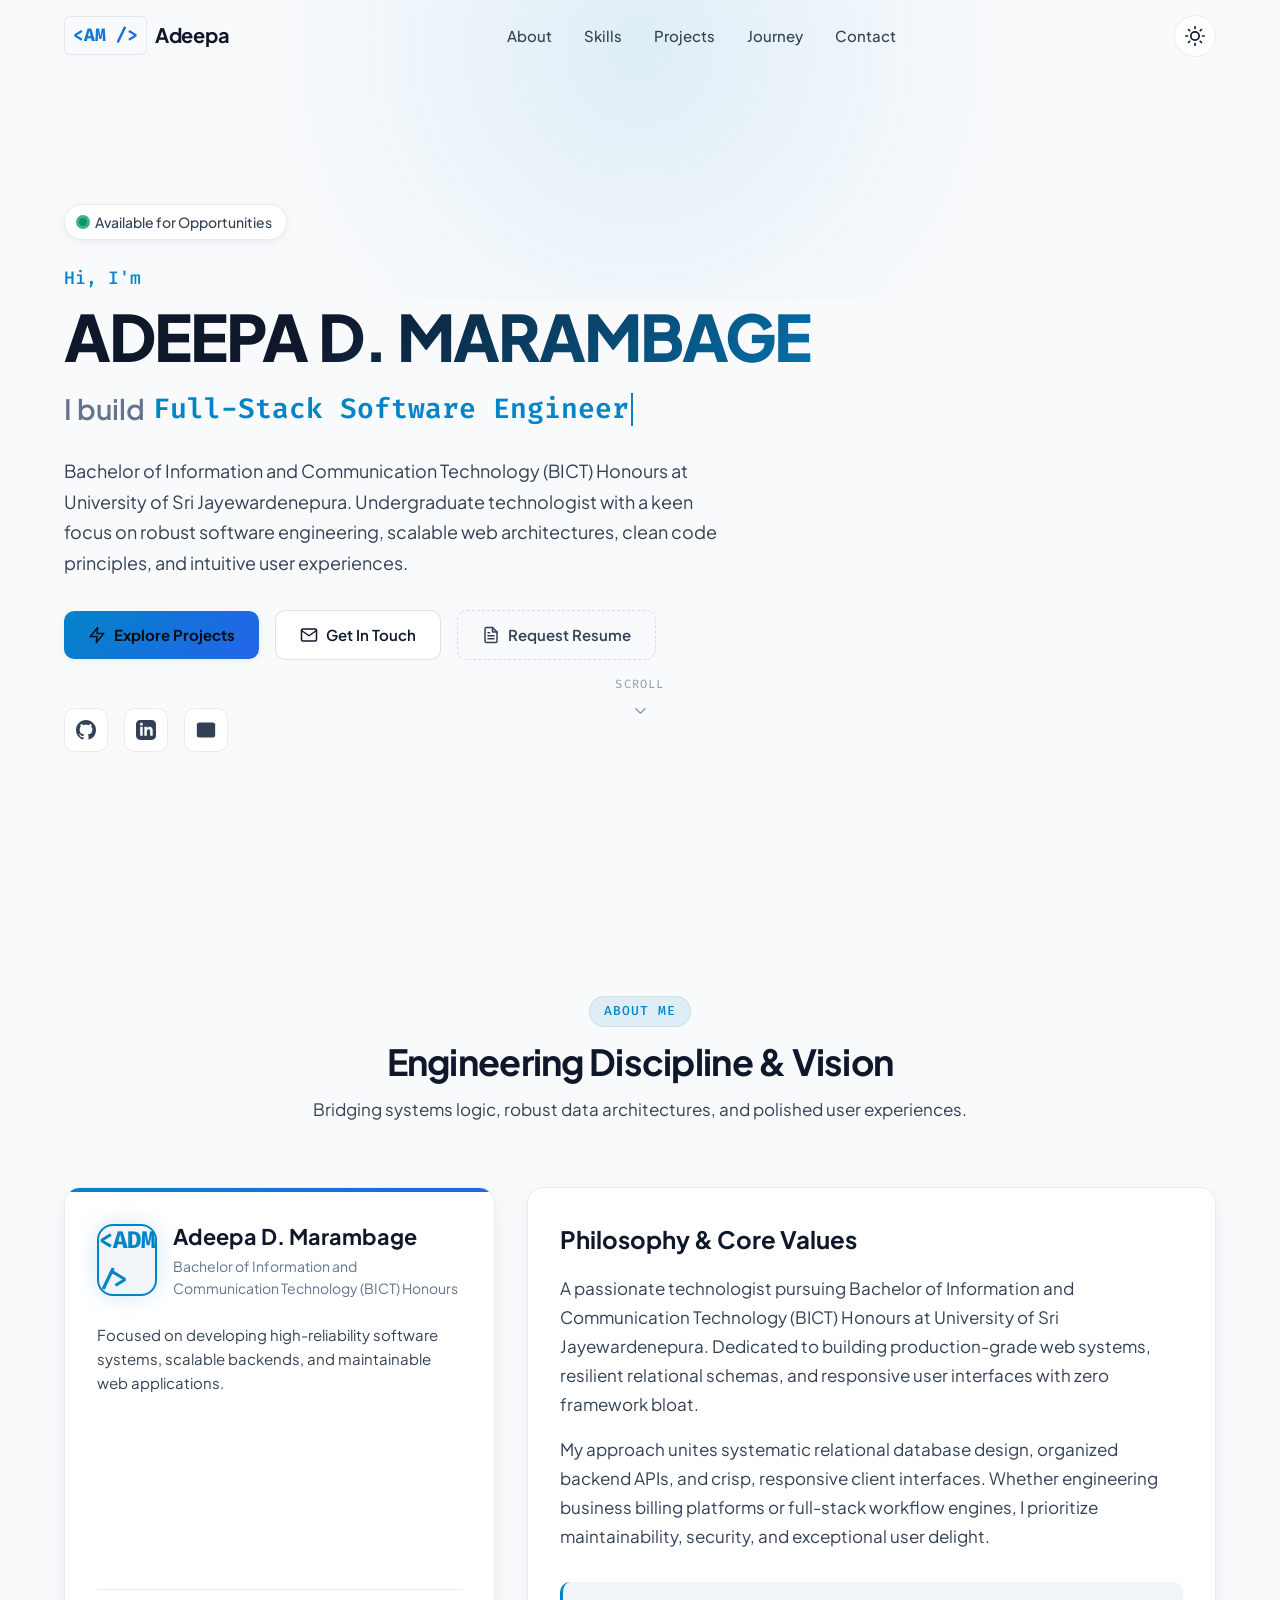
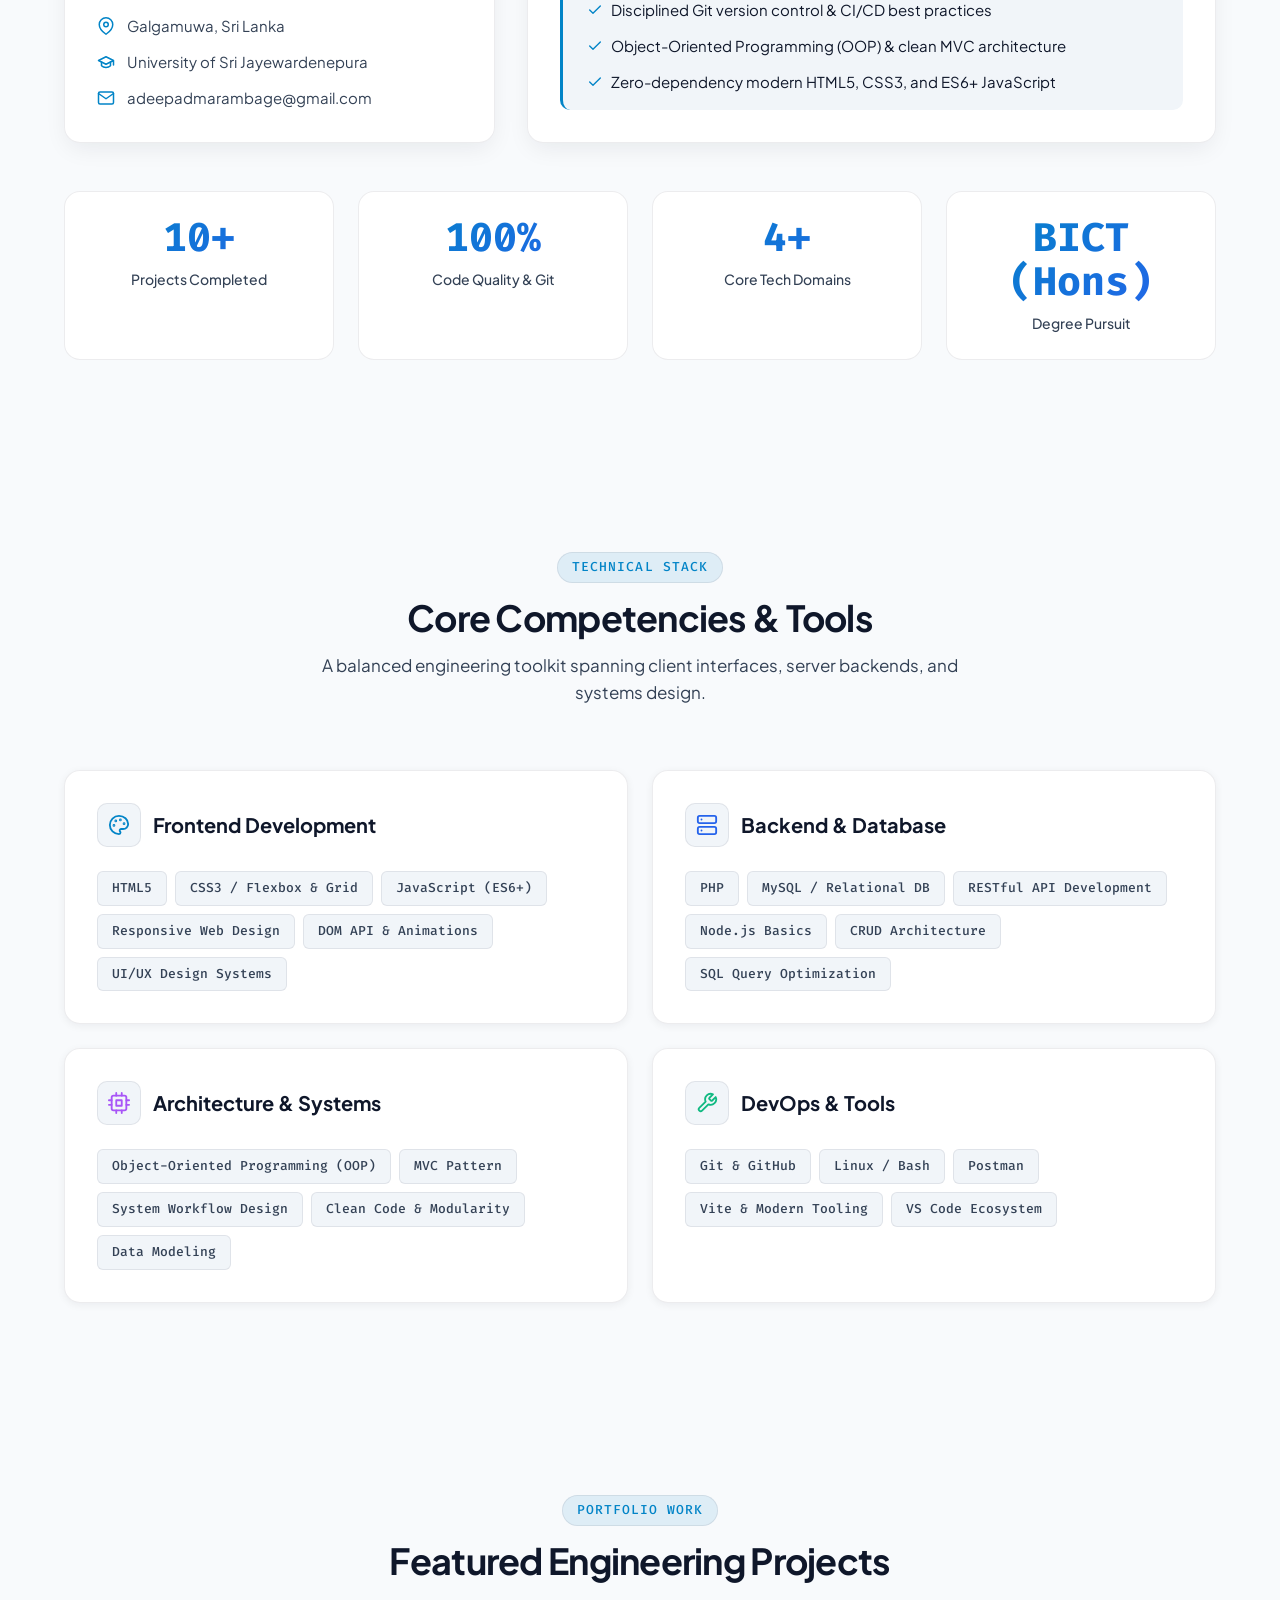
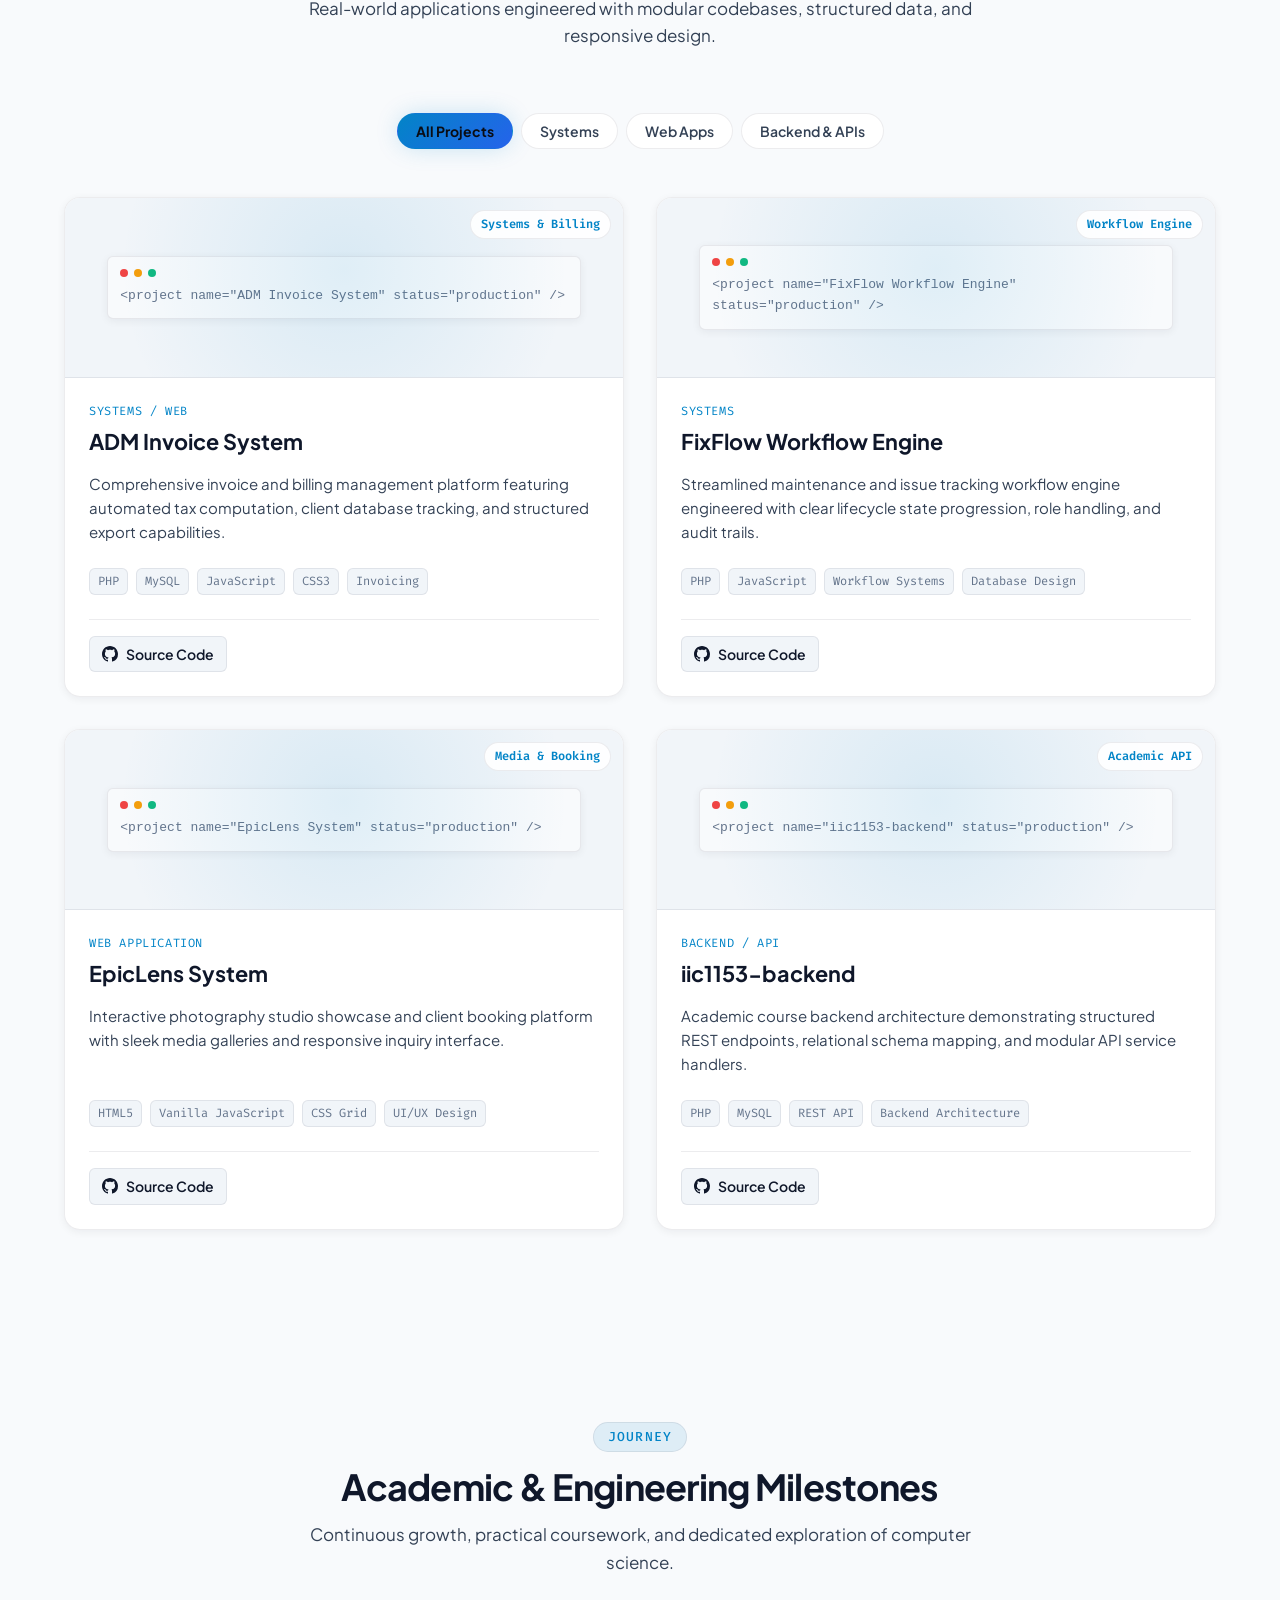
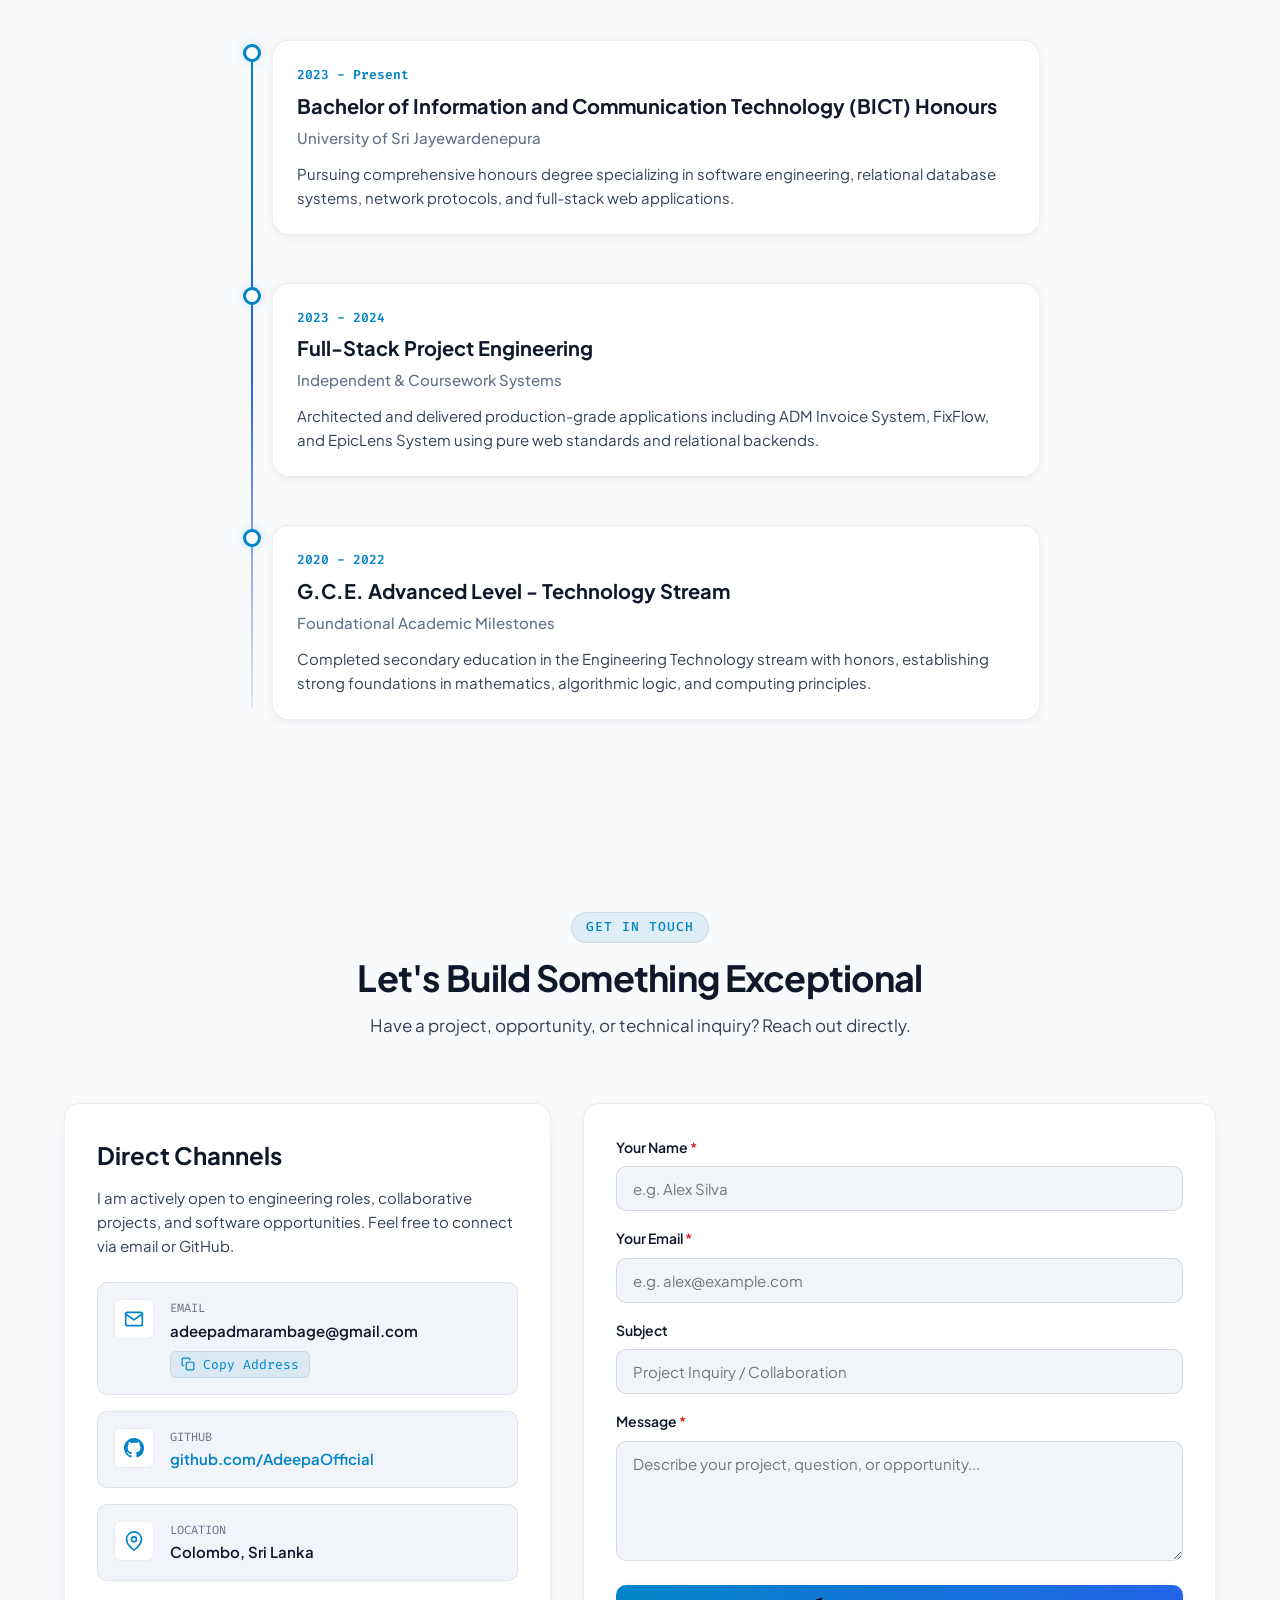
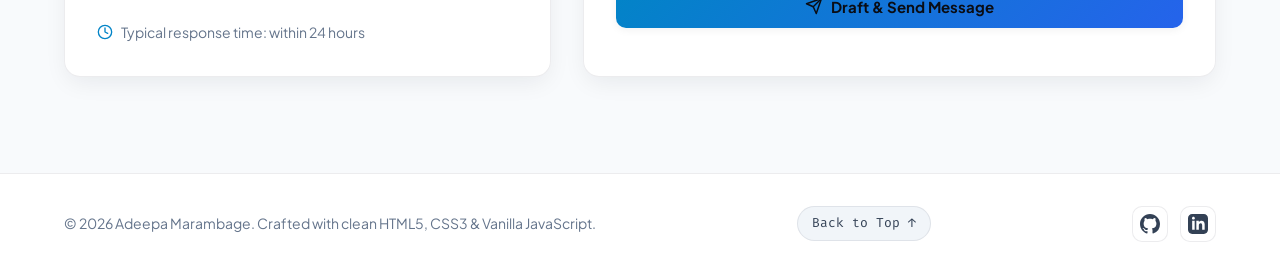
==== index.html @ c428fb3c "feat: implement developer portfolio with JSON data store and private admin editor Co-authored-by: Op" ====
<!DOCTYPE html>
<html lang="en">
<head>
  <meta charset="UTF-8">
  <meta name="viewport" content="width=device-width, initial-scale=1.0">
  <title>Adeepa Marambage | Full-Stack Software Engineer & BICT Honours</title>
  <meta name="description" content="Personal portfolio of Adeepa Marambage - Full-Stack Software Engineer and BICT (Hons) Undergraduate at University of Sri Jayewardenepura. Systems, Web, Database & API Architect.">
  <meta name="keywords" content="Adeepa Marambage, Software Engineer, Full-Stack Developer, BICT, University of Sri Jayewardenepura, PHP, MySQL, JavaScript, Systems Architect, Portfolio">
  <meta name="author" content="Adeepa Marambage">
  
  <!-- Open Graph / Social Meta -->
  <meta property="og:type" content="website">
  <meta property="og:title" content="Adeepa Marambage | Full-Stack Software Engineer">
  <meta property="og:description" content="Engineering robust software architectures, clean code systems, and responsive user interfaces.">
  <meta property="og:url" content="https://github.com/AdeepaOfficial">
  <meta property="og:site_name" content="Adeepa Marambage Portfolio">

  <!-- Favicon (SVG Monogram) -->
  <link rel="icon" type="image/svg+xml" href="data:image/svg+xml,<svg xmlns='http://www.w3.org/2000/svg' viewBox='0 0 100 100'><rect width='100' height='100' rx='20' fill='%230a0d14'/><text x='50' y='64' font-family='monospace' font-size='42' font-weight='bold' fill='%2300f2fe' text-anchor='middle'>&lt;AM/&gt;</text></svg>">

  <!-- Google Fonts Preconnect & Stylesheets -->
  <link rel="preconnect" href="https://fonts.googleapis.com">
  <link rel="preconnect" href="https://fonts.gstatic.com" crossorigin>
  <link href="https://fonts.googleapis.com/css2?family=Fira+Code:wght@400;500;600&family=Plus+Jakarta+Sans:wght@400;500;600;700;800&display=swap" rel="stylesheet">

  <!-- Core Stylesheet -->
  <link rel="stylesheet" href="css/style.css">
</head>
<body>

  <!-- Navigation Bar -->
  <header>
    <nav class="navbar" id="navbar" aria-label="Main Navigation">
      <div class="container nav-container">
        <a href="#hero" class="nav-logo" aria-label="Adeepa Marambage Portfolio Home">
          <span class="monogram">&lt;AM /&gt;</span>
          <span>Adeepa</span>
        </a>

        <!-- Desktop & Mobile Navigation Links -->
        <ul class="nav-menu" id="nav-menu" role="menu">
          <li role="none"><a href="#about" class="nav-link" role="menuitem">About</a></li>
          <li role="none"><a href="#skills" class="nav-link" role="menuitem">Skills</a></li>
          <li role="none"><a href="#projects" class="nav-link" role="menuitem">Projects</a></li>
          <li role="none"><a href="#timeline" class="nav-link" role="menuitem">Journey</a></li>
          <li role="none"><a href="#contact" class="nav-link" role="menuitem">Contact</a></li>
        </ul>

        <!-- Right Side Nav Actions -->
        <div class="nav-actions">
          <!-- Theme Toggle Switch -->
          <button type="button" class="theme-toggle-btn" id="theme-toggle-btn" aria-label="Toggle Dark and Light Mode" title="Toggle theme">
            <!-- Moon Icon (for Dark Mode) -->
            <svg class="icon-moon" viewBox="0 0 24 24" fill="none" stroke="currentColor" stroke-width="2" stroke-linecap="round" stroke-linejoin="round" aria-hidden="true">
              <path d="M21 12.79A9 9 0 1 1 11.21 3 7 7 0 0 0 21 12.79z"/>
            </svg>
            <!-- Sun Icon (for Light Mode) -->
            <svg class="icon-sun" viewBox="0 0 24 24" fill="none" stroke="currentColor" stroke-width="2" stroke-linecap="round" stroke-linejoin="round" aria-hidden="true">
              <circle cx="12" cy="12" r="5"/>
              <line x1="12" y1="1" x2="12" y2="3"/>
              <line x1="12" y1="21" x2="12" y2="23"/>
              <line x1="4.22" y1="4.22" x2="5.64" y2="5.64"/>
              <line x1="18.36" y1="18.36" x2="19.78" y2="19.78"/>
              <line x1="1" y1="12" x2="3" y2="12"/>
              <line x1="21" y1="12" x2="23" y2="12"/>
              <line x1="4.22" y1="19.78" x2="5.64" y2="18.36"/>
              <line x1="18.36" y1="5.64" x2="19.78" y2="4.22"/>
            </svg>
          </button>

          <!-- Mobile Menu Hamburger Button -->
          <button type="button" class="nav-toggle-btn" id="nav-toggle-btn" aria-label="Toggle navigation menu" aria-expanded="false" aria-controls="nav-menu">
            <span></span>
            <span></span>
            <span></span>
          </button>
        </div>
      </div>
    </nav>
  </header>

  <main id="main-content">
    <!-- Hero Section -->
    <section class="hero-section" id="hero" aria-label="Introduction">
      <div class="container">
        <div class="hero-content">
          <!-- Availability Pill -->
          <div class="status-pill" role="status">
            <span class="pulse-dot" aria-hidden="true"></span>
            <span id="status-text">Available for Opportunities</span>
          </div>

          <div class="hero-greeting" id="hero-greeting">Hi, I'm</div>
          <h1 class="hero-name" id="hero-name">ADEEPA MARAMBAGE</h1>

          <!-- Dynamic Typewriter Subtitle -->
          <div class="hero-typewriter-container" aria-live="polite">
            <span class="hero-typewriter-prefix">I build</span>
            <span class="hero-typewriter-text" id="typewriter-text">Full-Stack Software Applications</span>
            <span class="typewriter-cursor" aria-hidden="true"></span>
          </div>

          <p class="hero-bio" id="hero-bio">
            BICT (Hons) Undergraduate at University of Sri Jayewardenepura. Passionate about clean architecture, scalable APIs, relational databases, and intuitive web experiences.
          </p>

          <!-- CTA Buttons -->
          <div class="hero-cta-group">
            <a href="#projects" class="btn btn-primary">
              <svg viewBox="0 0 24 24" width="18" height="18" fill="none" stroke="currentColor" stroke-width="2" stroke-linecap="round" stroke-linejoin="round" aria-hidden="true"><polygon points="13 2 3 14 12 14 11 22 21 10 12 10 13 2"/></svg>
              <span>Explore Projects</span>
            </a>
            <a href="#contact" class="btn btn-secondary">
              <svg viewBox="0 0 24 24" width="18" height="18" fill="none" stroke="currentColor" stroke-width="2" stroke-linecap="round" stroke-linejoin="round" aria-hidden="true"><path d="M4 4h16c1.1 0 2 .9 2 2v12c0 1.1-.9 2-2 2H4c-1.1 0-2-.9-2-2V6c0-1.1.9-2 2-2z"/><polyline points="22,6 12,13 2,6"/></svg>
              <span>Get In Touch</span>
            </a>
            <a href="#contact" class="btn btn-tertiary">
              <svg viewBox="0 0 24 24" width="18" height="18" fill="none" stroke="currentColor" stroke-width="2" stroke-linecap="round" stroke-linejoin="round" aria-hidden="true"><path d="M14 2H6a2 2 0 0 0-2 2v16a2 2 0 0 0 2 2h12a2 2 0 0 0 2-2V8z"/><polyline points="14 2 14 8 20 8"/><line x1="16" y1="13" x2="8" y2="13"/><line x1="16" y1="17" x2="8" y2="17"/><polyline points="10 9 9 9 8 9"/></svg>
              <span>Request Resume</span>
            </a>
          </div>

          <!-- Social Links -->
          <div class="hero-socials" aria-label="Social Profiles">
            <a href="https://github.com/AdeepaOfficial" target="_blank" rel="noopener noreferrer" class="social-link" aria-label="GitHub Profile">
              <svg viewBox="0 0 24 24" aria-hidden="true"><path d="M12 0C5.37 0 0 5.37 0 12c0 5.31 3.435 9.795 8.205 11.385.6.105.825-.255.825-.57 0-.285-.015-1.23-.015-2.235-3.015.555-3.795-.735-4.035-1.41-.135-.345-.72-1.41-1.23-1.695-.42-.225-1.02-.78-.015-.795.945-.015 1.62.87 1.845 1.23 1.08 1.815 2.805 1.305 3.495.99.105-.78.42-1.305.765-1.605-2.67-.3-5.46-1.335-5.46-5.925 0-1.305.465-2.385 1.23-3.225-.12-.3-.54-1.53.12-3.18 0 0 1.005-.315 3.3 1.23.96-.27 1.98-.405 3-.405s2.04.135 3 .405c2.295-1.56 3.3-1.23 3.3-1.23.66 1.65.24 2.88.12 3.18.765.84 1.23 1.905 1.23 3.225 0 4.605-2.805 5.625-5.475 5.925.435.375.81 1.095.81 2.22 0 1.605-.015 2.895-.015 3.3 0 .315.225.69.825.57A12.02 12.02 0 0 0 24 12c0-6.63-5.37-12-12-12z"/></svg>
            </a>
            <a href="https://linkedin.com/in/adeepa-marambage" target="_blank" rel="noopener noreferrer" class="social-link" aria-label="LinkedIn Profile">
              <svg viewBox="0 0 24 24" aria-hidden="true"><path d="M19 0h-14c-2.761 0-5 2.239-5 5v14c0 2.761 2.239 5 5 5h14c2.762 0 5-2.239 5-5v-14c0-2.761-2.238-5-5-5zm-11 19h-3v-11h3v11zm-1.5-12.268c-.966 0-1.75-.79-1.75-1.764s.784-1.764 1.75-1.764 1.75.79 1.75 1.764-.783 1.764-1.75 1.764zm13.5 12.268h-3v-5.604c0-3.368-4-3.113-4 0v5.604h-3v-11h3v1.765c1.396-2.586 7-2.777 7 2.476v6.759z"/></svg>
            </a>
            <a href="mailto:adeepadmarambage@gmail.com" class="social-link" aria-label="Direct Email">
              <svg viewBox="0 0 24 24" fill="none" stroke="currentColor" stroke-width="2" stroke-linecap="round" stroke-linejoin="round" aria-hidden="true"><path d="M4 4h16c1.1 0 2 .9 2 2v12c0 1.1-.9 2-2 2H4c-1.1 0-2-.9-2-2V6c0-1.1.9-2 2-2z"/><polyline points="22,6 12,13 2,6"/></svg>
            </a>
          </div>
        </div>

        <!-- Scroll down indicator -->
        <a href="#about" class="hero-scroll-indicator" aria-label="Scroll to About section">
          <span>Scroll</span>
          <svg class="hero-scroll-arrow" viewBox="0 0 24 24" width="18" height="18" fill="none" stroke="currentColor" stroke-width="2" stroke-linecap="round" stroke-linejoin="round" aria-hidden="true"><polyline points="6 9 12 15 18 9"/></svg>
        </a>
      </div>
    </section>

    <!-- About Section -->
    <section class="section" id="about" aria-label="About Adeepa Marambage">
      <div class="container">
        <div class="section-header reveal">
          <span class="section-tag">About Me</span>
          <h2 class="section-title">Engineering Discipline & Vision</h2>
          <p class="section-subtitle">Bridging systems logic, robust data architectures, and polished user experiences.</p>
        </div>

        <div class="about-grid">
          <!-- Profile Card -->
          <div class="profile-card reveal">
            <div>
              <div class="profile-avatar-wrapper">
                <div class="avatar-badge" id="about-monogram">&lt;AM /&gt;</div>
                <div class="profile-title-group">
                  <h3 id="about-name">Adeepa Marambage</h3>
                  <p id="about-role">BICT (Hons) Undergraduate</p>
                </div>
              </div>
              <p class="section-subtitle" style="font-size: 0.9375rem;">
                Focused on developing high-reliability software systems, scalable backends, and maintainable web applications.
              </p>
            </div>

            <div class="profile-meta-list">
              <div class="profile-meta-item">
                <svg viewBox="0 0 24 24" fill="none" stroke="currentColor" stroke-width="2" stroke-linecap="round" stroke-linejoin="round" aria-hidden="true"><path d="M21 10c0 7-9 13-9 13s-9-6-9-13a9 9 0 0 1 18 0z"/><circle cx="12" cy="10" r="3"/></svg>
                <span id="about-location">Colombo, Sri Lanka</span>
              </div>
              <div class="profile-meta-item">
                <svg viewBox="0 0 24 24" fill="none" stroke="currentColor" stroke-width="2" stroke-linecap="round" stroke-linejoin="round" aria-hidden="true"><path d="M22 10v6M2 10l10-5 10 5-10 5z"/><path d="M6 12v5c3 3 9 3 12 0v-5"/></svg>
                <span>University of Sri Jayewardenepura</span>
              </div>
              <div class="profile-meta-item">
                <svg viewBox="0 0 24 24" fill="none" stroke="currentColor" stroke-width="2" stroke-linecap="round" stroke-linejoin="round" aria-hidden="true"><path d="M4 4h16c1.1 0 2 .9 2 2v12c0 1.1-.9 2-2 2H4c-1.1 0-2-.9-2-2V6c0-1.1.9-2 2-2z"/><polyline points="22,6 12,13 2,6"/></svg>
                <span id="about-email">adeepadmarambage@gmail.com</span>
              </div>
            </div>
          </div>

          <!-- Bio & Highlights Card -->
          <div class="about-bio-card reveal">
            <div>
              <h3>Philosophy & Core Values</h3>
              <p id="about-bio-summary">
                Passionate technologist pursuing a Bachelor of Information and Communication Technology (BICT) Honours at the University of Sri Jayewardenepura. Committed to clean code, modular architecture, and high-performance applications with zero unnecessary runtime bloat.
              </p>
              <p>
                My approach unites systematic relational database design, organized backend APIs, and crisp, responsive client interfaces. Whether engineering business billing platforms or full-stack workflow engines, I prioritize maintainability, security, and exceptional user delight.
              </p>
            </div>

            <div class="about-highlights">
              <div class="highlight-row">
                <svg viewBox="0 0 24 24" fill="none" stroke="currentColor" stroke-width="2" stroke-linecap="round" stroke-linejoin="round" aria-hidden="true"><polyline points="20 6 9 17 4 12"/></svg>
                <span>Disciplined Git version control & CI/CD best practices</span>
              </div>
              <div class="highlight-row">
                <svg viewBox="0 0 24 24" fill="none" stroke="currentColor" stroke-width="2" stroke-linecap="round" stroke-linejoin="round" aria-hidden="true"><polyline points="20 6 9 17 4 12"/></svg>
                <span>Object-Oriented Programming (OOP) & clean MVC architecture</span>
              </div>
              <div class="highlight-row">
                <svg viewBox="0 0 24 24" fill="none" stroke="currentColor" stroke-width="2" stroke-linecap="round" stroke-linejoin="round" aria-hidden="true"><polyline points="20 6 9 17 4 12"/></svg>
                <span>Zero-dependency modern HTML5, CSS3, and ES6+ JavaScript</span>
              </div>
            </div>
          </div>
        </div>

        <!-- Dynamic Impact Stats -->
        <div class="stats-grid" id="stats-grid">
          <div class="stat-card reveal">
            <div class="stat-value" data-target="10">10+</div>
            <div class="stat-label">Projects Completed</div>
          </div>
          <div class="stat-card reveal">
            <div class="stat-value" data-target="100">100%</div>
            <div class="stat-label">Code Quality & Git</div>
          </div>
          <div class="stat-card reveal">
            <div class="stat-value" data-target="4">4</div>
            <div class="stat-label">Core Tech Domains</div>
          </div>
          <div class="stat-card reveal">
            <div class="stat-value" data-target="0">BICT (Hons)</div>
            <div class="stat-label">Degree Pursuit</div>
          </div>
        </div>
      </div>
    </section>

    <!-- Skills Section -->
    <section class="section" id="skills" aria-label="Technical Skills">
      <div class="container">
        <div class="section-header reveal">
          <span class="section-tag">Technical Stack</span>
          <h2 class="section-title">Core Competencies & Tools</h2>
          <p class="section-subtitle">A balanced engineering toolkit spanning client interfaces, server backends, and systems design.</p>
        </div>

        <div class="skills-grid" id="skills-grid">
          <!-- Dynamically populated by JS from data/portfolio.json -->
        </div>
      </div>
    </section>

    <!-- Featured Projects Section -->
    <section class="section" id="projects" aria-label="Featured Projects">
      <div class="container">
        <div class="section-header reveal">
          <span class="section-tag">Portfolio Work</span>
          <h2 class="section-title">Featured Engineering Projects</h2>
          <p class="section-subtitle">Real-world applications engineered with modular codebases, structured data, and responsive design.</p>
        </div>

        <!-- Filter Tabs -->
        <div class="projects-filter-bar reveal" role="tablist" aria-label="Project Categories">
          <button type="button" class="filter-btn active" data-filter="all" role="tab" aria-selected="true">All Projects</button>
          <button type="button" class="filter-btn" data-filter="systems" role="tab" aria-selected="false">Systems</button>
          <button type="button" class="filter-btn" data-filter="web" role="tab" aria-selected="false">Web Apps</button>
          <button type="button" class="filter-btn" data-filter="backend" role="tab" aria-selected="false">Backend & APIs</button>
        </div>

        <!-- Projects Grid -->
        <div class="projects-grid" id="projects-grid">
          <!-- Dynamically populated by JS from data/portfolio.json -->
        </div>
      </div>
    </section>

    <!-- Timeline / Journey Section -->
    <section class="section" id="timeline" aria-label="Education and Experience">
      <div class="container">
        <div class="section-header reveal">
          <span class="section-tag">Journey</span>
          <h2 class="section-title">Academic & Engineering Milestones</h2>
          <p class="section-subtitle">Continuous growth, practical coursework, and dedicated exploration of computer science.</p>
        </div>

        <div class="timeline-wrapper" id="timeline-wrapper">
          <!-- Dynamically populated by JS from data/portfolio.json -->
        </div>
      </div>
    </section>

    <!-- Contact Section -->
    <section class="section" id="contact" aria-label="Contact Information">
      <div class="container">
        <div class="section-header reveal">
          <span class="section-tag">Get In Touch</span>
          <h2 class="section-title">Let's Build Something Exceptional</h2>
          <p class="section-subtitle">Have a project, opportunity, or technical inquiry? Reach out directly.</p>
        </div>

        <div class="contact-grid">
          <!-- Direct Channels Card -->
          <div class="contact-info-card reveal">
            <div>
              <h3>Direct Channels</h3>
              <p>
                I am actively open to engineering roles, collaborative projects, and software opportunities. Feel free to connect via email or GitHub.
              </p>

              <div class="contact-channel-list">
                <div class="contact-channel-item">
                  <div class="channel-icon" aria-hidden="true">
                    <svg viewBox="0 0 24 24" fill="none" stroke="currentColor" stroke-width="2" stroke-linecap="round" stroke-linejoin="round"><path d="M4 4h16c1.1 0 2 .9 2 2v12c0 1.1-.9 2-2 2H4c-1.1 0-2-.9-2-2V6c0-1.1.9-2 2-2z"/><polyline points="22,6 12,13 2,6"/></svg>
                  </div>
                  <div class="channel-details">
                    <div class="channel-label">Email</div>
                    <div class="channel-value">adeepadmarambage@gmail.com</div>
                    <button type="button" class="copy-email-btn" id="copy-email-btn" aria-label="Copy email address to clipboard">
                      <svg viewBox="0 0 24 24" width="14" height="14" fill="none" stroke="currentColor" stroke-width="2" stroke-linecap="round" stroke-linejoin="round" aria-hidden="true"><rect x="9" y="9" width="13" height="13" rx="2" ry="2"/><path d="M5 15H4a2 2 0 0 1-2-2V4a2 2 0 0 1 2-2h9a2 2 0 0 1 2 2v1"/></svg>
                      <span>Copy Address</span>
                    </button>
                  </div>
                </div>

                <div class="contact-channel-item">
                  <div class="channel-icon" aria-hidden="true">
                    <svg viewBox="0 0 24 24" fill="currentColor"><path d="M12 0C5.37 0 0 5.37 0 12c0 5.31 3.435 9.795 8.205 11.385.6.105.825-.255.825-.57 0-.285-.015-1.23-.015-2.235-3.015.555-3.795-.735-4.035-1.41-.135-.345-.72-1.41-1.23-1.695-.42-.225-1.02-.78-.015-.795.945-.015 1.62.87 1.845 1.23 1.08 1.815 2.805 1.305 3.495.99.105-.78.42-1.305.765-1.605-2.67-.3-5.46-1.335-5.46-5.925 0-1.305.465-2.385 1.23-3.225-.12-.3-.54-1.53.12-3.18 0 0 1.005-.315 3.3 1.23.96-.27 1.98-.405 3-.405s2.04.135 3 .405c2.295-1.56 3.3-1.23 3.3-1.23.66 1.65.24 2.88.12 3.18.765.84 1.23 1.905 1.23 3.225 0 4.605-2.805 5.625-5.475 5.925.435.375.81 1.095.81 2.22 0 1.605-.015 2.895-.015 3.3 0 .315.225.69.825.57A12.02 12.02 0 0 0 24 12c0-6.63-5.37-12-12-12z"/></svg>
                  </div>
                  <div class="channel-details">
                    <div class="channel-label">GitHub</div>
                    <div class="channel-value"><a href="https://github.com/AdeepaOfficial" target="_blank" rel="noopener noreferrer" style="color: var(--accent-primary);">github.com/AdeepaOfficial</a></div>
                  </div>
                </div>

                <div class="contact-channel-item">
                  <div class="channel-icon" aria-hidden="true">
                    <svg viewBox="0 0 24 24" fill="none" stroke="currentColor" stroke-width="2" stroke-linecap="round" stroke-linejoin="round"><path d="M21 10c0 7-9 13-9 13s-9-6-9-13a9 9 0 0 1 18 0z"/><circle cx="12" cy="10" r="3"/></svg>
                  </div>
                  <div class="channel-details">
                    <div class="channel-label">Location</div>
                    <div class="channel-value">Colombo, Sri Lanka</div>
                  </div>
                </div>
              </div>
            </div>

            <div class="highlight-row" style="margin-top: var(--space-4); font-size: 0.875rem; color: var(--text-muted);">
              <svg viewBox="0 0 24 24" width="16" height="16" fill="none" stroke="currentColor" stroke-width="2" stroke-linecap="round" stroke-linejoin="round" aria-hidden="true"><circle cx="12" cy="12" r="10"/><polyline points="12 6 12 12 16 14"/></svg>
              <span>Typical response time: within 24 hours</span>
            </div>
          </div>

          <!-- Interactive Message Form -->
          <div class="contact-form-card reveal">
            <form id="contact-form" class="contact-form" novalidate>
              <div class="form-group">
                <label for="contact-name" class="form-label">Your Name <span style="color: var(--error);">*</span></label>
                <input type="text" id="contact-name" class="form-control" placeholder="e.g. Alex Silva" required minlength="2" autocomplete="name">
                <span class="form-error">Please enter at least 2 characters.</span>
              </div>

              <div class="form-group">
                <label for="contact-email" class="form-label">Your Email <span style="color: var(--error);">*</span></label>
                <input type="email" id="contact-email" class="form-control" placeholder="e.g. alex@example.com" required autocomplete="email">
                <span class="form-error">Please provide a valid email address.</span>
              </div>

              <div class="form-group">
                <label for="contact-subject" class="form-label">Subject</label>
                <input type="text" id="contact-subject" class="form-control" placeholder="Project Inquiry / Collaboration">
              </div>

              <div class="form-group">
                <label for="contact-message" class="form-label">Message <span style="color: var(--error);">*</span></label>
                <textarea id="contact-message" class="form-control" placeholder="Describe your project, question, or opportunity..." required minlength="10"></textarea>
                <span class="form-error">Please write a message with at least 10 characters.</span>
              </div>

              <button type="submit" class="btn btn-primary" id="send-message-btn" style="width: 100%; margin-top: var(--space-2);">
                <svg viewBox="0 0 24 24" width="18" height="18" fill="none" stroke="currentColor" stroke-width="2" stroke-linecap="round" stroke-linejoin="round" aria-hidden="true"><line x1="22" y1="2" x2="11" y2="13"/><polygon points="22 2 15 22 11 13 2 9 22 2"/></svg>
                <span>Draft & Send Message</span>
              </button>
            </form>
          </div>
        </div>
      </div>
    </section>
  </main>

  <!-- Interactive Feedback Toast -->
  <aside class="toast-notification" id="toast-notification" role="status" aria-live="polite">
    <svg viewBox="0 0 24 24" fill="none" stroke="currentColor" stroke-width="2" stroke-linecap="round" stroke-linejoin="round" aria-hidden="true"><path d="M22 11.08V12a10 10 0 1 1-5.93-9.14"/><polyline points="22 4 12 14.01 9 11.01"/></svg>
    <span id="toast-message">Action successful!</span>
  </aside>

  <!-- Footer -->
  <footer class="footer">
    <div class="container footer-content">
      <div class="footer-left">
        &copy; 2026 Adeepa Marambage. Crafted with clean HTML5, CSS3 &amp; Vanilla JavaScript.
      </div>
      <div class="footer-center">
        <a href="#hero" class="back-to-top-btn" aria-label="Back to top">
          <span>Back to Top &uarr;</span>
        </a>
      </div>
      <div class="footer-right">
        <a href="https://github.com/AdeepaOfficial" target="_blank" rel="noopener noreferrer" class="social-link" style="width: 36px; height: 36px;" aria-label="GitHub">
          <svg viewBox="0 0 24 24" width="16" height="16" aria-hidden="true"><path d="M12 0C5.37 0 0 5.37 0 12c0 5.31 3.435 9.795 8.205 11.385.6.105.825-.255.825-.57 0-.285-.015-1.23-.015-2.235-3.015.555-3.795-.735-4.035-1.41-.135-.345-.72-1.41-1.23-1.695-.42-.225-1.02-.78-.015-.795.945-.015 1.62.87 1.845 1.23 1.08 1.815 2.805 1.305 3.495.99.105-.78.42-1.305.765-1.605-2.67-.3-5.46-1.335-5.46-5.925 0-1.305.465-2.385 1.23-3.225-.12-.3-.54-1.53.12-3.18 0 0 1.005-.315 3.3 1.23.96-.27 1.98-.405 3-.405s2.04.135 3 .405c2.295-1.56 3.3-1.23 3.3-1.23.66 1.65.24 2.88.12 3.18.765.84 1.23 1.905 1.23 3.225 0 4.605-2.805 5.625-5.475 5.925.435.375.81 1.095.81 2.22 0 1.605-.015 2.895-.015 3.3 0 .315.225.69.825.57A12.02 12.02 0 0 0 24 12c0-6.63-5.37-12-12-12z"/></svg>
        </a>
        <a href="https://linkedin.com/in/adeepa-marambage" target="_blank" rel="noopener noreferrer" class="social-link" style="width: 36px; height: 36px;" aria-label="LinkedIn">
          <svg viewBox="0 0 24 24" width="16" height="16" aria-hidden="true"><path d="M19 0h-14c-2.761 0-5 2.239-5 5v14c0 2.761 2.239 5 5 5h14c2.762 0 5-2.239 5-5v-14c0-2.761-2.238-5-5-5zm-11 19h-3v-11h3v11zm-1.5-12.268c-.966 0-1.75-.79-1.75-1.764s.784-1.764 1.75-1.764 1.75.79 1.75 1.764-.783 1.764-1.75 1.764zm13.5 12.268h-3v-5.604c0-3.368-4-3.113-4 0v5.604h-3v-11h3v1.765c1.396-2.586 7-2.777 7 2.476v6.759z"/></svg>
        </a>
      </div>
    </div>
  </footer>

  <!-- Application Script -->
  <script src="js/app.js" defer></script>
</body>
</html>
---- css/style.css ----
/* ==========================================================================
   Adeepa Marambage - Personal Developer Portfolio Design System
   Architecture: Pure Modern CSS3 (Variables, Grid, Flexbox, Glassmorphism)
   Themes: Cyber Obsidian (Dark, Default) & Clean Silicon (Light)
   ========================================================================== */

/* --- 1. CSS Custom Properties / Design Tokens --- */
:root {
  /* Dark Theme Tokens ("Cyber Obsidian" - Default) */
  --bg-base: #0a0d14;
  --bg-surface: #111625;
  --bg-surface-elevated: #182035;
  --bg-glass: rgba(17, 22, 37, 0.78);
  --bg-glass-card: rgba(17, 22, 37, 0.65);
  --border-subtle: rgba(255, 255, 255, 0.08);
  --border-card: rgba(255, 255, 255, 0.12);
  --border-focus: #00f2fe;

  --accent-primary: #00f2fe;
  --accent-secondary: #4facfe;
  --accent-gradient: linear-gradient(135deg, #00f2fe 0%, #4facfe 100%);
  --accent-glow: rgba(0, 242, 254, 0.28);
  --accent-glow-subtle: rgba(0, 242, 254, 0.12);

  --text-primary: #f8fafc;
  --text-secondary: #94a3b8;
  --text-muted: #64748b;

  --success: #10b981;
  --success-glow: rgba(16, 185, 129, 0.3);
  --warning: #f59e0b;
  --error: #ef4444;

  /* Typography */
  --font-sans: 'Plus Jakarta Sans', system-ui, -apple-system, BlinkMacSystemFont, 'Segoe UI', Roboto, sans-serif;
  --font-mono: 'Fira Code', 'JetBrains Mono', SFMono-Regular, Consolas, monospace;

  /* Spacing Scale */
  --space-1: 4px;
  --space-2: 8px;
  --space-3: 12px;
  --space-4: 16px;
  --space-6: 24px;
  --space-8: 32px;
  --space-12: 48px;
  --space-16: 64px;
  --space-24: 96px;

  /* Border Radii */
  --radius-sm: 6px;
  --radius-md: 10px;
  --radius-lg: 16px;
  --radius-xl: 24px;
  --radius-full: 9999px;

  /* Shadows */
  --shadow-sm: 0 2px 8px rgba(0, 0, 0, 0.2);
  --shadow-md: 0 8px 24px -4px rgba(0, 0, 0, 0.35);
  --shadow-lg: 0 16px 36px -6px rgba(0, 0, 0, 0.5);
  --shadow-glow: 0 0 24px -2px var(--accent-glow);
  --shadow-hover: 0 14px 32px -6px rgba(0, 0, 0, 0.45), 0 0 20px -2px var(--accent-glow);

  /* Transitions */
  --ease-standard: cubic-bezier(0.4, 0, 0.2, 1);
  --transition-fast: 160ms var(--ease-standard);
  --transition-normal: 260ms var(--ease-standard);
  --transition-slow: 400ms var(--ease-standard);

  /* Layout */
  --container-max: 1200px;
  --nav-height: 72px;
}

/* Light Theme Tokens ("Clean Silicon") */
[data-theme="light"] {
  --bg-base: #f8fafc;
  --bg-surface: #ffffff;
  --bg-surface-elevated: #f1f5f9;
  --bg-glass: rgba(255, 255, 255, 0.88);
  --bg-glass-card: rgba(255, 255, 255, 0.85);
  --border-subtle: rgba(15, 23, 42, 0.08);
  --border-card: rgba(15, 23, 42, 0.12);
  --border-focus: #0284c7;

  --accent-primary: #0284c7;
  --accent-secondary: #2563eb;
  --accent-gradient: linear-gradient(135deg, #0284c7 0%, #2563eb 100%);
  --accent-glow: rgba(2, 132, 199, 0.22);
  --accent-glow-subtle: rgba(2, 132, 199, 0.1);

  --text-primary: #0f172a;
  --text-secondary: #334155;
  --text-muted: #64748b;

  --success: #059669;
  --success-glow: rgba(5, 150, 105, 0.25);
  --warning: #d97706;
  --error: #dc2626;

  --shadow-sm: 0 2px 8px rgba(15, 23, 42, 0.06);
  --shadow-md: 0 8px 24px -4px rgba(15, 23, 42, 0.08);
  --shadow-lg: 0 16px 36px -6px rgba(15, 23, 42, 0.12);
  --shadow-hover: 0 14px 32px -6px rgba(15, 23, 42, 0.12), 0 0 20px -2px var(--accent-glow);
}

/* --- 2. CSS Reset & Base Elements --- */
*, *::before, *::after {
  box-sizing: border-box;
  margin: 0;
  padding: 0;
}

html {
  font-size: 16px;
  scroll-behavior: smooth;
  scroll-padding-top: calc(var(--nav-height) + 16px);
  -webkit-text-size-adjust: 100%;
}

body {
  font-family: var(--font-sans);
  background-color: var(--bg-base);
  color: var(--text-primary);
  line-height: 1.6;
  min-height: 100vh;
  overflow-x: hidden;
  transition: background-color var(--transition-normal), color var(--transition-normal);
  position: relative;
}

/* Background ambient tech glow effects */
body::before {
  content: '';
  position: fixed;
  top: -200px;
  left: 50%;
  transform: translateX(-50%);
  width: 900px;
  height: 500px;
  background: radial-gradient(circle, var(--accent-glow-subtle) 0%, transparent 70%);
  pointer-events: none;
  z-index: 0;
}

a {
  color: inherit;
  text-decoration: none;
  transition: color var(--transition-fast);
}

ul {
  list-style: none;
}

img, svg {
  display: block;
  max-width: 100%;
}

button, input, textarea {
  font-family: inherit;
  font-size: inherit;
  color: inherit;
}

button {
  cursor: pointer;
  border: none;
  background: none;
}

/* Focus styles */
:focus-visible {
  outline: 2px solid var(--border-focus);
  outline-offset: 3px;
  border-radius: var(--radius-sm);
}

/* --- 3. Layout Containers --- */
.container {
  width: 100%;
  max-width: var(--container-max);
  margin-left: auto;
  margin-right: auto;
  padding-left: var(--space-6);
  padding-right: var(--space-6);
  position: relative;
  z-index: 1;
}

.section {
  padding-top: var(--space-24);
  padding-bottom: var(--space-24);
  position: relative;
}

.section-header {
  text-align: center;
  max-width: 680px;
  margin: 0 auto var(--space-16);
}

.section-tag {
  display: inline-flex;
  align-items: center;
  gap: var(--space-2);
  font-family: var(--font-mono);
  font-size: 0.8125rem;
  font-weight: 500;
  text-transform: uppercase;
  letter-spacing: 0.08em;
  color: var(--accent-primary);
  background: var(--accent-glow-subtle);
  border: 1px solid var(--border-subtle);
  padding: 4px 14px;
  border-radius: var(--radius-full);
  margin-bottom: var(--space-3);
}

.section-title {
  font-size: 2.25rem;
  font-weight: 700;
  line-height: 1.25;
  letter-spacing: -0.02em;
  margin-bottom: var(--space-3);
  color: var(--text-primary);
}

.section-subtitle {
  font-size: 1.0625rem;
  color: var(--text-secondary);
  line-height: 1.6;
}

/* --- 4. Navigation & Header --- */
.navbar {
  position: fixed;
  top: 0;
  left: 0;
  right: 0;
  height: var(--nav-height);
  z-index: 1000;
  display: flex;
  align-items: center;
  transition: background-color var(--transition-normal), backdrop-filter var(--transition-normal), border-color var(--transition-normal), box-shadow var(--transition-normal);
  border-bottom: 1px solid transparent;
}

.navbar.scrolled {
  background: var(--bg-glass);
  backdrop-filter: blur(14px);
  -webkit-backdrop-filter: blur(14px);
  border-bottom: 1px solid var(--border-subtle);
  box-shadow: var(--shadow-sm);
}

.nav-container {
  display: flex;
  align-items: center;
  justify-content: space-between;
  width: 100%;
}

.nav-logo {
  display: flex;
  align-items: center;
  gap: var(--space-2);
  font-weight: 700;
  font-size: 1.25rem;
  letter-spacing: -0.01em;
  color: var(--text-primary);
}

.nav-logo .monogram {
  font-family: var(--font-mono);
  font-size: 1.125rem;
  font-weight: 700;
  background: var(--accent-gradient);
  -webkit-background-clip: text;
  background-clip: text;
  color: transparent;
  padding: 4px 8px;
  border-radius: var(--radius-sm);
  background-color: var(--bg-surface-elevated);
  border: 1px solid var(--border-subtle);
  display: inline-block;
  transition: transform var(--transition-fast), box-shadow var(--transition-fast);
}

.nav-logo:hover .monogram {
  transform: scale(1.05);
  box-shadow: var(--shadow-glow);
}

.nav-menu {
  display: flex;
  align-items: center;
  gap: var(--space-8);
}

.nav-link {
  font-size: 0.9375rem;
  font-weight: 500;
  color: var(--text-secondary);
  position: relative;
  padding: 6px 0;
  transition: color var(--transition-fast);
}

.nav-link::after {
  content: '';
  position: absolute;
  bottom: 0;
  left: 50%;
  width: 0;
  height: 2px;
  background: var(--accent-gradient);
  border-radius: var(--radius-full);
  transition: width var(--transition-normal), left var(--transition-normal);
}

.nav-link:hover,
.nav-link.active {
  color: var(--text-primary);
}

.nav-link:hover::after,
.nav-link.active::after {
  width: 100%;
  left: 0;
}

.nav-actions {
  display: flex;
  align-items: center;
  gap: var(--space-4);
}

/* Theme Toggle Button */
.theme-toggle-btn {
  display: inline-flex;
  align-items: center;
  justify-content: center;
  width: 42px;
  height: 42px;
  border-radius: var(--radius-full);
  background: var(--bg-surface);
  border: 1px solid var(--border-subtle);
  color: var(--text-primary);
  transition: transform var(--transition-fast), background-color var(--transition-fast), border-color var(--transition-fast), box-shadow var(--transition-fast);
  position: relative;
  overflow: hidden;
}

.theme-toggle-btn:hover {
  border-color: var(--border-focus);
  box-shadow: var(--shadow-glow);
  transform: rotate(15deg);
}

.theme-toggle-btn svg {
  width: 20px;
  height: 20px;
  transition: transform var(--transition-normal), opacity var(--transition-normal);
}

.theme-toggle-btn .icon-moon {
  display: block;
}

.theme-toggle-btn .icon-sun {
  display: none;
}

[data-theme="light"] .theme-toggle-btn .icon-moon {
  display: none;
}

[data-theme="light"] .theme-toggle-btn .icon-sun {
  display: block;
}

/* Mobile Hamburger Button */
.nav-toggle-btn {
  display: none;
  flex-direction: column;
  justify-content: space-between;
  width: 32px;
  height: 24px;
  padding: 0;
  z-index: 1001;
}

.nav-toggle-btn span {
  display: block;
  height: 2.5px;
  width: 100%;
  background-color: var(--text-primary);
  border-radius: var(--radius-full);
  transition: transform var(--transition-normal), opacity var(--transition-normal);
}

.nav-toggle-btn.open span:nth-child(1) {
  transform: translateY(10.5px) rotate(45deg);
}

.nav-toggle-btn.open span:nth-child(2) {
  opacity: 0;
}

.nav-toggle-btn.open span:nth-child(3) {
  transform: translateY(-10.5px) rotate(-45deg);
}

/* --- 5. Hero Section --- */
.hero-section {
  min-height: 100vh;
  display: flex;
  align-items: center;
  padding-top: calc(var(--nav-height) + var(--space-12));
  padding-bottom: var(--space-16);
  position: relative;
}

.hero-content {
  max-width: 860px;
}

/* Status Pill */
.status-pill {
  display: inline-flex;
  align-items: center;
  gap: var(--space-2);
  padding: 6px 14px;
  background: var(--bg-surface);
  border: 1px solid var(--border-subtle);
  border-radius: var(--radius-full);
  font-size: 0.875rem;
  font-weight: 500;
  color: var(--text-secondary);
  margin-bottom: var(--space-6);
  box-shadow: var(--shadow-sm);
}

.pulse-dot {
  width: 8px;
  height: 8px;
  background-color: var(--success);
  border-radius: var(--radius-full);
  position: relative;
}

.pulse-dot::after {
  content: '';
  position: absolute;
  top: -3px;
  left: -3px;
  right: -3px;
  bottom: -3px;
  border-radius: var(--radius-full);
  background-color: var(--success);
  opacity: 0.75;
  animation: pulse 2s infinite cubic-bezier(0.4, 0, 0.6, 1);
}

@keyframes pulse {
  0% {
    transform: scale(0.9);
    opacity: 0.8;
  }
  70% {
    transform: scale(2.2);
    opacity: 0;
  }
  100% {
    transform: scale(2.2);
    opacity: 0;
  }
}

.hero-greeting {
  font-family: var(--font-mono);
  font-size: 1.125rem;
  color: var(--accent-primary);
  margin-bottom: var(--space-2);
  font-weight: 500;
}

.hero-name {
  font-size: clamp(2.5rem, 6vw, 4rem);
  font-weight: 800;
  line-height: 1.1;
  letter-spacing: -0.03em;
  margin-bottom: var(--space-4);
  background: linear-gradient(135deg, var(--text-primary) 30%, var(--accent-primary) 100%);
  -webkit-background-clip: text;
  background-clip: text;
  color: transparent;
}

.hero-typewriter-container {
  display: flex;
  align-items: center;
  font-size: clamp(1.25rem, 3vw, 1.75rem);
  font-weight: 600;
  color: var(--text-secondary);
  min-height: 2.2rem;
  margin-bottom: var(--space-6);
}

.hero-typewriter-prefix {
  margin-right: var(--space-2);
  color: var(--text-muted);
}

.hero-typewriter-text {
  color: var(--accent-primary);
  font-family: var(--font-mono);
}

.typewriter-cursor {
  display: inline-block;
  margin-left: 2px;
  width: 2px;
  height: 1.2em;
  background-color: var(--accent-primary);
  vertical-align: text-bottom;
  animation: blink 1s step-end infinite;
}

@keyframes blink {
  0%, 100% { opacity: 1; }
  50% { opacity: 0; }
}

.hero-bio {
  font-size: 1.125rem;
  color: var(--text-secondary);
  line-height: 1.7;
  max-width: 660px;
  margin-bottom: var(--space-8);
}

/* Button Component Hierarchy */
.hero-cta-group {
  display: flex;
  flex-wrap: wrap;
  align-items: center;
  gap: var(--space-4);
  margin-bottom: var(--space-12);
}

.btn {
  display: inline-flex;
  align-items: center;
  justify-content: center;
  gap: var(--space-2);
  padding: 12px 24px;
  font-size: 0.9375rem;
  font-weight: 600;
  border-radius: var(--radius-md);
  transition: transform var(--transition-fast), box-shadow var(--transition-fast), background var(--transition-fast), border-color var(--transition-fast);
  white-space: nowrap;
}

.btn:active {
  transform: scale(0.97);
}

.btn-primary {
  background: var(--accent-gradient);
  color: #0a0d14;
  font-weight: 700;
  box-shadow: var(--shadow-sm);
  position: relative;
  overflow: hidden;
}

.btn-primary:hover {
  box-shadow: var(--shadow-glow);
  transform: translateY(-2px);
}

.btn-secondary {
  background: var(--bg-surface);
  border: 1px solid var(--border-card);
  color: var(--text-primary);
  backdrop-filter: blur(8px);
}

.btn-secondary:hover {
  border-color: var(--border-focus);
  box-shadow: var(--shadow-sm);
  background: var(--bg-surface-elevated);
  transform: translateY(-2px);
}

.btn-tertiary {
  background: transparent;
  color: var(--text-secondary);
  border: 1px dashed var(--border-card);
}

.btn-tertiary:hover {
  color: var(--accent-primary);
  border-color: var(--accent-primary);
  background: var(--accent-glow-subtle);
  transform: translateY(-2px);
}

.hero-socials {
  display: flex;
  align-items: center;
  gap: var(--space-4);
}

.social-link {
  display: inline-flex;
  align-items: center;
  justify-content: center;
  width: 44px;
  height: 44px;
  border-radius: var(--radius-md);
  background: var(--bg-surface);
  border: 1px solid var(--border-subtle);
  color: var(--text-secondary);
  transition: transform var(--transition-fast), color var(--transition-fast), border-color var(--transition-fast), box-shadow var(--transition-fast);
}

.social-link svg {
  width: 20px;
  height: 20px;
  fill: currentColor;
}

.social-link:hover {
  color: var(--accent-primary);
  border-color: var(--border-focus);
  transform: translateY(-3px);
  box-shadow: var(--shadow-glow);
}

/* Scroll indicator */
.hero-scroll-indicator {
  position: absolute;
  bottom: var(--space-8);
  left: 50%;
  transform: translateX(-50%);
  display: flex;
  flex-direction: column;
  align-items: center;
  gap: var(--space-2);
  color: var(--text-muted);
  font-size: 0.75rem;
  font-family: var(--font-mono);
  text-transform: uppercase;
  letter-spacing: 0.1em;
  opacity: 0.7;
  transition: opacity var(--transition-fast);
}

.hero-scroll-indicator:hover {
  opacity: 1;
  color: var(--accent-primary);
}

.hero-scroll-arrow {
  animation: bounce 2s infinite;
}

@keyframes bounce {
  0%, 20%, 50%, 80%, 100% {
    transform: translateY(0);
  }
  40% {
    transform: translateY(6px);
  }
  60% {
    transform: translateY(3px);
  }
}

/* --- 6. About & Stats Section --- */
.about-grid {
  display: grid;
  grid-template-columns: 1fr 1.6fr;
  gap: var(--space-8);
  margin-bottom: var(--space-12);
}

.profile-card {
  background: var(--bg-surface);
  border: 1px solid var(--border-subtle);
  border-radius: var(--radius-lg);
  padding: var(--space-8);
  box-shadow: var(--shadow-md);
  position: relative;
  overflow: hidden;
  display: flex;
  flex-direction: column;
  justify-content: space-between;
}

.profile-card::before {
  content: '';
  position: absolute;
  top: 0;
  left: 0;
  right: 0;
  height: 4px;
  background: var(--accent-gradient);
}

.profile-avatar-wrapper {
  margin-bottom: var(--space-6);
  display: flex;
  align-items: center;
  gap: var(--space-4);
}

.avatar-badge {
  width: 72px;
  height: 72px;
  border-radius: var(--radius-lg);
  background: var(--bg-surface-elevated);
  border: 2px solid var(--accent-primary);
  display: flex;
  align-items: center;
  justify-content: center;
  font-family: var(--font-mono);
  font-size: 1.5rem;
  font-weight: 700;
  color: var(--accent-primary);
  box-shadow: var(--shadow-glow);
}

.profile-title-group h3 {
  font-size: 1.35rem;
  font-weight: 700;
  color: var(--text-primary);
}

.profile-title-group p {
  font-size: 0.875rem;
  color: var(--text-muted);
}

.profile-meta-list {
  display: flex;
  flex-direction: column;
  gap: var(--space-3);
  margin-top: var(--space-6);
  border-top: 1px solid var(--border-subtle);
  padding-top: var(--space-6);
}

.profile-meta-item {
  display: flex;
  align-items: center;
  gap: var(--space-3);
  font-size: 0.9375rem;
  color: var(--text-secondary);
}

.profile-meta-item svg {
  width: 18px;
  height: 18px;
  color: var(--accent-primary);
  flex-shrink: 0;
}

.about-bio-card {
  background: var(--bg-surface);
  border: 1px solid var(--border-subtle);
  border-radius: var(--radius-lg);
  padding: var(--space-8);
  box-shadow: var(--shadow-md);
  display: flex;
  flex-direction: column;
  justify-content: space-between;
}

.about-bio-card h3 {
  font-size: 1.5rem;
  font-weight: 700;
  margin-bottom: var(--space-4);
  color: var(--text-primary);
}

.about-bio-card p {
  color: var(--text-secondary);
  font-size: 1.0625rem;
  line-height: 1.7;
  margin-bottom: var(--space-4);
}

.about-highlights {
  display: flex;
  flex-direction: column;
  gap: var(--space-3);
  margin-top: var(--space-4);
  background: var(--bg-surface-elevated);
  padding: var(--space-4) var(--space-6);
  border-radius: var(--radius-md);
  border-left: 3px solid var(--accent-primary);
}

.highlight-row {
  display: flex;
  align-items: center;
  gap: var(--space-2);
  font-size: 0.9375rem;
  color: var(--text-primary);
}

.highlight-row svg {
  color: var(--accent-primary);
  width: 16px;
  height: 16px;
  flex-shrink: 0;
}

/* Stats Counter Grid */
.stats-grid {
  display: grid;
  grid-template-columns: repeat(4, 1fr);
  gap: var(--space-6);
}

.stat-card {
  background: var(--bg-surface);
  border: 1px solid var(--border-subtle);
  border-radius: var(--radius-lg);
  padding: var(--space-6);
  text-align: center;
  transition: transform var(--transition-normal), border-color var(--transition-normal), box-shadow var(--transition-normal);
  position: relative;
  overflow: hidden;
}

.stat-card:hover {
  transform: translateY(-4px);
  border-color: var(--border-focus);
  box-shadow: var(--shadow-hover);
}

.stat-value {
  font-size: 2.5rem;
  font-weight: 800;
  font-family: var(--font-mono);
  background: var(--accent-gradient);
  -webkit-background-clip: text;
  background-clip: text;
  color: transparent;
  line-height: 1.1;
  margin-bottom: var(--space-2);
}

.stat-label {
  font-size: 0.875rem;
  font-weight: 500;
  color: var(--text-secondary);
}

/* --- 7. Technical Skills Section --- */
.skills-grid {
  display: grid;
  grid-template-columns: repeat(2, 1fr);
  gap: var(--space-6);
}

.skill-category-card {
  background: var(--bg-surface);
  border: 1px solid var(--border-subtle);
  border-radius: var(--radius-lg);
  padding: var(--space-8);
  box-shadow: var(--shadow-sm);
  transition: transform var(--transition-normal), border-color var(--transition-normal), box-shadow var(--transition-normal);
  position: relative;
}

.skill-category-card:hover {
  transform: translateY(-4px);
  border-color: var(--border-focus);
  box-shadow: var(--shadow-hover);
}

.skill-category-header {
  display: flex;
  align-items: center;
  gap: var(--space-3);
  margin-bottom: var(--space-6);
}

.skill-category-icon {
  width: 44px;
  height: 44px;
  border-radius: var(--radius-md);
  background: var(--bg-surface-elevated);
  border: 1px solid var(--border-subtle);
  display: flex;
  align-items: center;
  justify-content: center;
  color: var(--accent-primary);
  flex-shrink: 0;
}

.skill-category-icon svg {
  width: 22px;
  height: 22px;
}

.skill-category-title {
  font-size: 1.25rem;
  font-weight: 700;
  color: var(--text-primary);
}

.skill-tags-wrapper {
  display: flex;
  flex-wrap: wrap;
  gap: var(--space-2);
}

.skill-badge {
  display: inline-flex;
  align-items: center;
  gap: 6px;
  padding: 6px 14px;
  font-family: var(--font-mono);
  font-size: 0.8125rem;
  font-weight: 500;
  background: var(--bg-surface-elevated);
  color: var(--text-secondary);
  border: 1px solid var(--border-subtle);
  border-radius: var(--radius-sm);
  transition: all var(--transition-fast);
}

.skill-badge:hover {
  color: var(--text-primary);
  border-color: var(--border-focus);
  background: var(--bg-surface);
  box-shadow: 0 0 12px -2px var(--accent-glow);
  transform: translateY(-2px);
}

/* --- 8. Featured Projects Section --- */
.projects-filter-bar {
  display: flex;
  align-items: center;
  justify-content: center;
  flex-wrap: wrap;
  gap: var(--space-2);
  margin-bottom: var(--space-12);
}

.filter-btn {
  padding: 8px 18px;
  border-radius: var(--radius-full);
  font-size: 0.875rem;
  font-weight: 600;
  color: var(--text-secondary);
  background: var(--bg-surface);
  border: 1px solid var(--border-subtle);
  transition: all var(--transition-fast);
}

.filter-btn:hover {
  color: var(--text-primary);
  border-color: var(--border-focus);
}

.filter-btn.active {
  background: var(--accent-gradient);
  color: #0a0d14;
  font-weight: 700;
  border-color: transparent;
  box-shadow: var(--shadow-glow);
}

.projects-grid {
  display: grid;
  grid-template-columns: repeat(2, 1fr);
  gap: var(--space-8);
}

.project-card {
  background: var(--bg-surface);
  border: 1px solid var(--border-subtle);
  border-radius: var(--radius-lg);
  overflow: hidden;
  box-shadow: var(--shadow-sm);
  display: flex;
  flex-direction: column;
  transition: transform var(--transition-normal), border-color var(--transition-normal), box-shadow var(--transition-normal), opacity var(--transition-normal);
  position: relative;
}

.project-card:hover {
  transform: translateY(-6px);
  border-color: var(--border-focus);
  box-shadow: var(--shadow-hover);
}

.project-mockup-header {
  height: 180px;
  background: var(--bg-surface-elevated);
  border-bottom: 1px solid var(--border-subtle);
  display: flex;
  align-items: center;
  justify-content: center;
  position: relative;
  overflow: hidden;
  padding: var(--space-4);
}

.project-mockup-header::before {
  content: '';
  position: absolute;
  top: 0;
  left: 0;
  right: 0;
  bottom: 0;
  background: radial-gradient(circle at 50% 40%, var(--accent-glow-subtle) 0%, transparent 75%);
  pointer-events: none;
}

.project-badge {
  position: absolute;
  top: var(--space-3);
  right: var(--space-3);
  padding: 4px 10px;
  font-family: var(--font-mono);
  font-size: 0.75rem;
  font-weight: 600;
  background: var(--bg-glass);
  backdrop-filter: blur(8px);
  border: 1px solid var(--border-subtle);
  border-radius: var(--radius-full);
  color: var(--accent-primary);
  z-index: 2;
}

.mockup-preview-code {
  font-family: var(--font-mono);
  font-size: 0.8125rem;
  color: var(--text-muted);
  width: 90%;
  background: var(--bg-base);
  border: 1px solid var(--border-subtle);
  border-radius: var(--radius-sm);
  padding: var(--space-3);
  box-shadow: var(--shadow-sm);
  user-select: none;
}

.mockup-preview-code .dot-bar {
  display: flex;
  gap: 6px;
  margin-bottom: 8px;
}

.mockup-preview-code .dot {
  width: 8px;
  height: 8px;
  border-radius: 50%;
  background-color: var(--border-card);
}

.mockup-preview-code .dot:nth-child(1) { background-color: #ef4444; }
.mockup-preview-code .dot:nth-child(2) { background-color: #f59e0b; }
.mockup-preview-code .dot:nth-child(3) { background-color: #10b981; }

.project-body {
  padding: var(--space-6);
  display: flex;
  flex-direction: column;
  flex-grow: 1;
}

.project-category-label {
  font-family: var(--font-mono);
  font-size: 0.75rem;
  text-transform: uppercase;
  color: var(--accent-primary);
  margin-bottom: var(--space-1);
  letter-spacing: 0.05em;
}

.project-title {
  font-size: 1.35rem;
  font-weight: 700;
  color: var(--text-primary);
  margin-bottom: var(--space-3);
}

.project-description {
  color: var(--text-secondary);
  font-size: 0.9375rem;
  line-height: 1.6;
  margin-bottom: var(--space-6);
  flex-grow: 1;
}

.project-tags {
  display: flex;
  flex-wrap: wrap;
  gap: var(--space-2);
  margin-bottom: var(--space-6);
}

.project-tag {
  font-family: var(--font-mono);
  font-size: 0.75rem;
  padding: 3px 8px;
  border-radius: var(--radius-sm);
  background: var(--bg-surface-elevated);
  color: var(--text-muted);
  border: 1px solid var(--border-subtle);
}

.project-actions {
  display: flex;
  align-items: center;
  gap: var(--space-3);
  border-top: 1px solid var(--border-subtle);
  padding-top: var(--space-4);
  margin-top: auto;
}

.project-link {
  display: inline-flex;
  align-items: center;
  gap: var(--space-2);
  font-size: 0.875rem;
  font-weight: 600;
  color: var(--text-primary);
  padding: 6px 12px;
  border-radius: var(--radius-sm);
  background: var(--bg-surface-elevated);
  border: 1px solid var(--border-subtle);
  transition: all var(--transition-fast);
}

.project-link svg {
  width: 16px;
  height: 16px;
  fill: currentColor;
}

.project-link:hover {
  background: var(--accent-gradient);
  color: #0a0d14;
  border-color: transparent;
  box-shadow: var(--shadow-sm);
}

/* Filtering animation states */
.project-card.hidden {
  display: none;
}

/* --- 9. Journey & Timeline Section --- */
.timeline-wrapper {
  position: relative;
  max-width: 800px;
  margin: 0 auto;
  padding-left: var(--space-8);
}

.timeline-wrapper::before {
  content: '';
  position: absolute;
  top: 12px;
  bottom: 12px;
  left: 11px;
  width: 2px;
  background: linear-gradient(180deg, var(--accent-primary) 0%, var(--accent-secondary) 50%, var(--border-subtle) 100%);
}

.timeline-item {
  position: relative;
  margin-bottom: var(--space-12);
}

.timeline-item:last-child {
  margin-bottom: 0;
}

.timeline-dot {
  position: absolute;
  left: calc(-1 * var(--space-8) + 3px);
  top: 4px;
  width: 18px;
  height: 18px;
  border-radius: 50%;
  background: var(--bg-base);
  border: 3px solid var(--accent-primary);
  box-shadow: 0 0 10px var(--accent-glow);
  z-index: 2;
  transition: transform var(--transition-fast), background-color var(--transition-fast);
}

.timeline-item:hover .timeline-dot {
  transform: scale(1.3);
  background-color: var(--accent-primary);
}

.timeline-card {
  background: var(--bg-surface);
  border: 1px solid var(--border-subtle);
  border-radius: var(--radius-lg);
  padding: var(--space-6);
  box-shadow: var(--shadow-sm);
  transition: transform var(--transition-normal), border-color var(--transition-normal), box-shadow var(--transition-normal);
}

.timeline-card:hover {
  transform: translateX(4px);
  border-color: var(--border-focus);
  box-shadow: var(--shadow-md);
}

.timeline-period {
  font-family: var(--font-mono);
  font-size: 0.8125rem;
  font-weight: 600;
  color: var(--accent-primary);
  margin-bottom: var(--space-1);
}

.timeline-title {
  font-size: 1.25rem;
  font-weight: 700;
  color: var(--text-primary);
  margin-bottom: var(--space-1);
}

.timeline-institution {
  font-size: 0.9375rem;
  font-weight: 500;
  color: var(--text-muted);
  margin-bottom: var(--space-3);
}

.timeline-desc {
  color: var(--text-secondary);
  font-size: 0.9375rem;
  line-height: 1.6;
}

/* --- 10. Contact Section --- */
.contact-grid {
  display: grid;
  grid-template-columns: 1fr 1.3fr;
  gap: var(--space-8);
}

.contact-info-card {
  background: var(--bg-surface);
  border: 1px solid var(--border-subtle);
  border-radius: var(--radius-lg);
  padding: var(--space-8);
  box-shadow: var(--shadow-md);
  display: flex;
  flex-direction: column;
  justify-content: space-between;
}

.contact-info-card h3 {
  font-size: 1.5rem;
  font-weight: 700;
  margin-bottom: var(--space-3);
  color: var(--text-primary);
}

.contact-info-card p {
  color: var(--text-secondary);
  font-size: 0.9375rem;
  line-height: 1.6;
  margin-bottom: var(--space-6);
}

.contact-channel-list {
  display: flex;
  flex-direction: column;
  gap: var(--space-4);
  margin-bottom: var(--space-6);
}

.contact-channel-item {
  display: flex;
  align-items: flex-start;
  gap: var(--space-4);
  padding: var(--space-4);
  border-radius: var(--radius-md);
  background: var(--bg-surface-elevated);
  border: 1px solid var(--border-subtle);
  transition: border-color var(--transition-fast);
}

.contact-channel-item:hover {
  border-color: var(--border-focus);
}

.channel-icon {
  width: 40px;
  height: 40px;
  border-radius: var(--radius-sm);
  background: var(--bg-surface);
  border: 1px solid var(--border-subtle);
  display: flex;
  align-items: center;
  justify-content: center;
  color: var(--accent-primary);
  flex-shrink: 0;
}

.channel-icon svg {
  width: 20px;
  height: 20px;
}

.channel-details {
  flex-grow: 1;
}

.channel-label {
  font-size: 0.75rem;
  text-transform: uppercase;
  font-family: var(--font-mono);
  color: var(--text-muted);
}

.channel-value {
  font-size: 0.9375rem;
  font-weight: 600;
  color: var(--text-primary);
  word-break: break-all;
}

.copy-email-btn {
  margin-top: var(--space-2);
  display: inline-flex;
  align-items: center;
  gap: var(--space-2);
  font-size: 0.8125rem;
  font-family: var(--font-mono);
  color: var(--accent-primary);
  background: var(--accent-glow-subtle);
  border: 1px solid var(--border-subtle);
  padding: 4px 10px;
  border-radius: var(--radius-sm);
  transition: all var(--transition-fast);
}

.copy-email-btn:hover {
  background: var(--accent-primary);
  color: #0a0d14;
}

.contact-form-card {
  background: var(--bg-surface);
  border: 1px solid var(--border-subtle);
  border-radius: var(--radius-lg);
  padding: var(--space-8);
  box-shadow: var(--shadow-md);
}

.contact-form {
  display: flex;
  flex-direction: column;
  gap: var(--space-4);
}

.form-group {
  display: flex;
  flex-direction: column;
  gap: var(--space-2);
}

.form-label {
  font-size: 0.875rem;
  font-weight: 600;
  color: var(--text-primary);
}

.form-control {
  width: 100%;
  padding: 12px 16px;
  border-radius: var(--radius-md);
  background: var(--bg-surface-elevated);
  border: 1px solid var(--border-card);
  color: var(--text-primary);
  font-size: 0.9375rem;
  transition: border-color var(--transition-fast), box-shadow var(--transition-fast), background-color var(--transition-fast);
}

.form-control:focus {
  background: var(--bg-surface);
  border-color: var(--border-focus);
  box-shadow: var(--shadow-glow);
  outline: none;
}

.form-control.is-invalid {
  border-color: var(--error);
}

.form-error {
  font-size: 0.75rem;
  color: var(--error);
  display: none;
}

.form-control.is-invalid + .form-error {
  display: block;
}

textarea.form-control {
  min-height: 120px;
  resize: vertical;
}

/* Toast Notifications */
.toast-notification {
  position: fixed;
  bottom: 24px;
  right: 24px;
  background: var(--bg-surface-elevated);
  border: 1px solid var(--border-focus);
  color: var(--text-primary);
  padding: 12px 20px;
  border-radius: var(--radius-md);
  box-shadow: var(--shadow-lg), var(--shadow-glow);
  z-index: 2000;
  display: flex;
  align-items: center;
  gap: var(--space-3);
  font-size: 0.9375rem;
  font-weight: 500;
  transform: translateY(100px);
  opacity: 0;
  pointer-events: none;
  transition: transform var(--transition-normal), opacity var(--transition-normal);
}

.toast-notification.active {
  transform: translateY(0);
  opacity: 1;
  pointer-events: auto;
}

.toast-notification svg {
  color: var(--success);
  width: 20px;
  height: 20px;
  flex-shrink: 0;
}

/* --- 11. Footer --- */
.footer {
  border-top: 1px solid var(--border-subtle);
  background: var(--bg-surface);
  padding: var(--space-8) 0;
  position: relative;
  z-index: 1;
}

.footer-content {
  display: flex;
  align-items: center;
  justify-content: space-between;
  flex-wrap: wrap;
  gap: var(--space-4);
}

.footer-left {
  font-size: 0.875rem;
  color: var(--text-muted);
}

.footer-center {
  display: flex;
  align-items: center;
  gap: var(--space-4);
}

.back-to-top-btn {
  display: inline-flex;
  align-items: center;
  gap: var(--space-2);
  font-size: 0.8125rem;
  font-family: var(--font-mono);
  color: var(--text-secondary);
  padding: 6px 14px;
  border-radius: var(--radius-full);
  background: var(--bg-surface-elevated);
  border: 1px solid var(--border-subtle);
  transition: all var(--transition-fast);
}

.back-to-top-btn:hover {
  color: var(--accent-primary);
  border-color: var(--border-focus);
  transform: translateY(-2px);
}

.footer-right {
  display: flex;
  align-items: center;
  gap: var(--space-3);
}

/* --- 12. Scroll Reveal Animations --- */
.reveal {
  opacity: 0;
  transform: translateY(28px);
  transition: opacity 0.6s var(--ease-standard), transform 0.6s var(--ease-standard);
}

.reveal.active {
  opacity: 1;
  transform: translateY(0);
}

/* --- 13. Mobile & Responsive Styles --- */
@media (max-width: 1024px) {
  .about-grid {
    grid-template-columns: 1fr;
  }

  .stats-grid {
    grid-template-columns: repeat(2, 1fr);
  }

  .skills-grid {
    grid-template-columns: 1fr;
  }

  .contact-grid {
    grid-template-columns: 1fr;
  }
}

@media (max-width: 768px) {
  :root {
    --nav-height: 64px;
  }

  .section {
    padding-top: var(--space-16);
    padding-bottom: var(--space-16);
  }

  .section-title {
    font-size: 1.85rem;
  }

  .nav-menu {
    position: fixed;
    top: var(--nav-height);
    left: 0;
    right: 0;
    bottom: 0;
    background: var(--bg-surface);
    backdrop-filter: blur(16px);
    -webkit-backdrop-filter: blur(16px);
    flex-direction: column;
    justify-content: center;
    gap: var(--space-6);
    padding: var(--space-8);
    transform: translateY(-100%);
    opacity: 0;
    pointer-events: none;
    transition: transform var(--transition-normal), opacity var(--transition-normal);
    z-index: 999;
  }

  .nav-menu.open {
    transform: translateY(0);
    opacity: 1;
    pointer-events: auto;
  }

  .nav-link {
    font-size: 1.25rem;
  }

  .nav-toggle-btn {
    display: flex;
  }

  .hero-name {
    font-size: 2.25rem;
  }

  .hero-typewriter-container {
    font-size: 1.15rem;
    flex-direction: column;
    align-items: flex-start;
  }

  .projects-grid {
    grid-template-columns: 1fr;
  }

  .footer-content {
    flex-direction: column;
    text-align: center;
    gap: var(--space-6);
  }
}

@media (max-width: 480px) {
  .stats-grid {
    grid-template-columns: 1fr;
  }

  .hero-cta-group {
    flex-direction: column;
    width: 100%;
  }

  .hero-cta-group .btn {
    width: 100%;
  }

  .timeline-wrapper {
    padding-left: var(--space-6);
  }

  .timeline-dot {
    left: calc(-1 * var(--space-6) + 3px);
  }
}

/* Reduced Motion Support (WCAG 2.1) */
@media (prefers-reduced-motion: reduce) {
  *, *::before, *::after {
    animation-duration: 0.01ms !important;
    animation-iteration-count: 1 !important;
    transition-duration: 0.01ms !important;
    scroll-behavior: auto !important;
  }
}
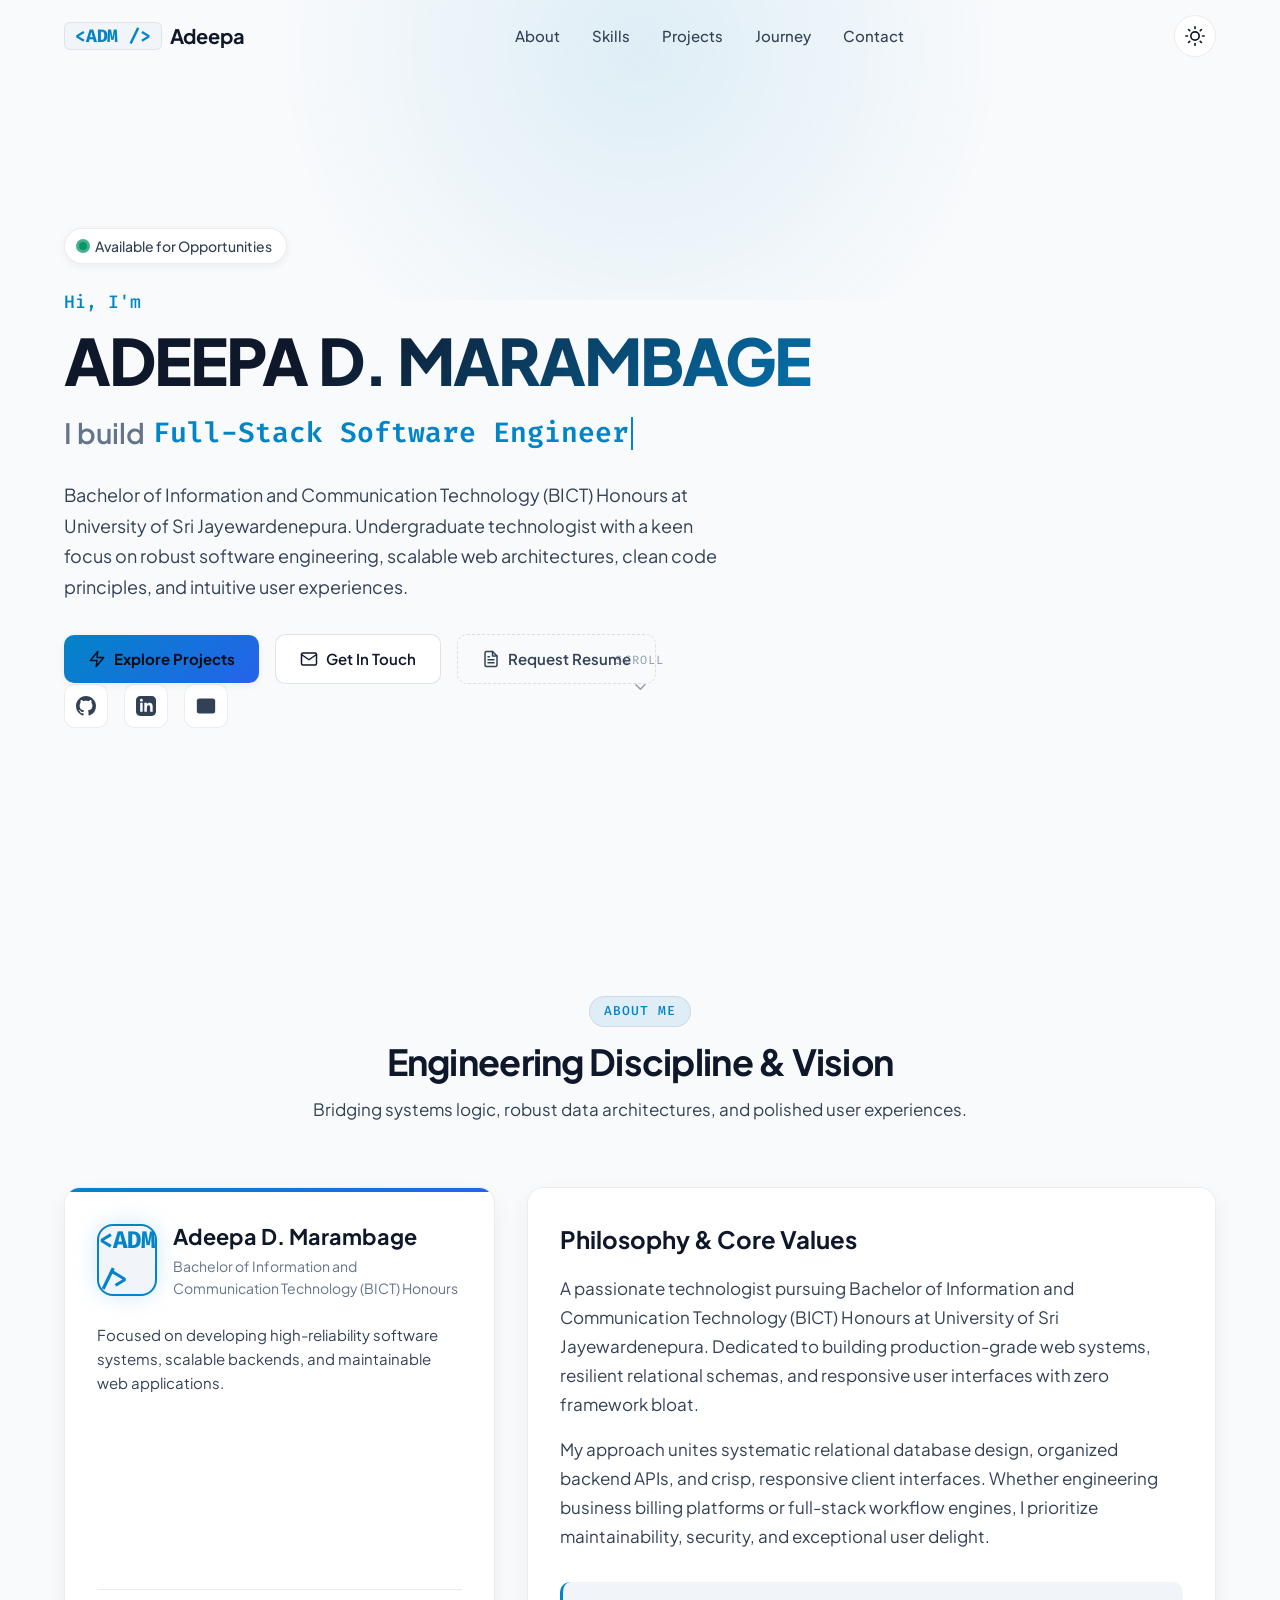
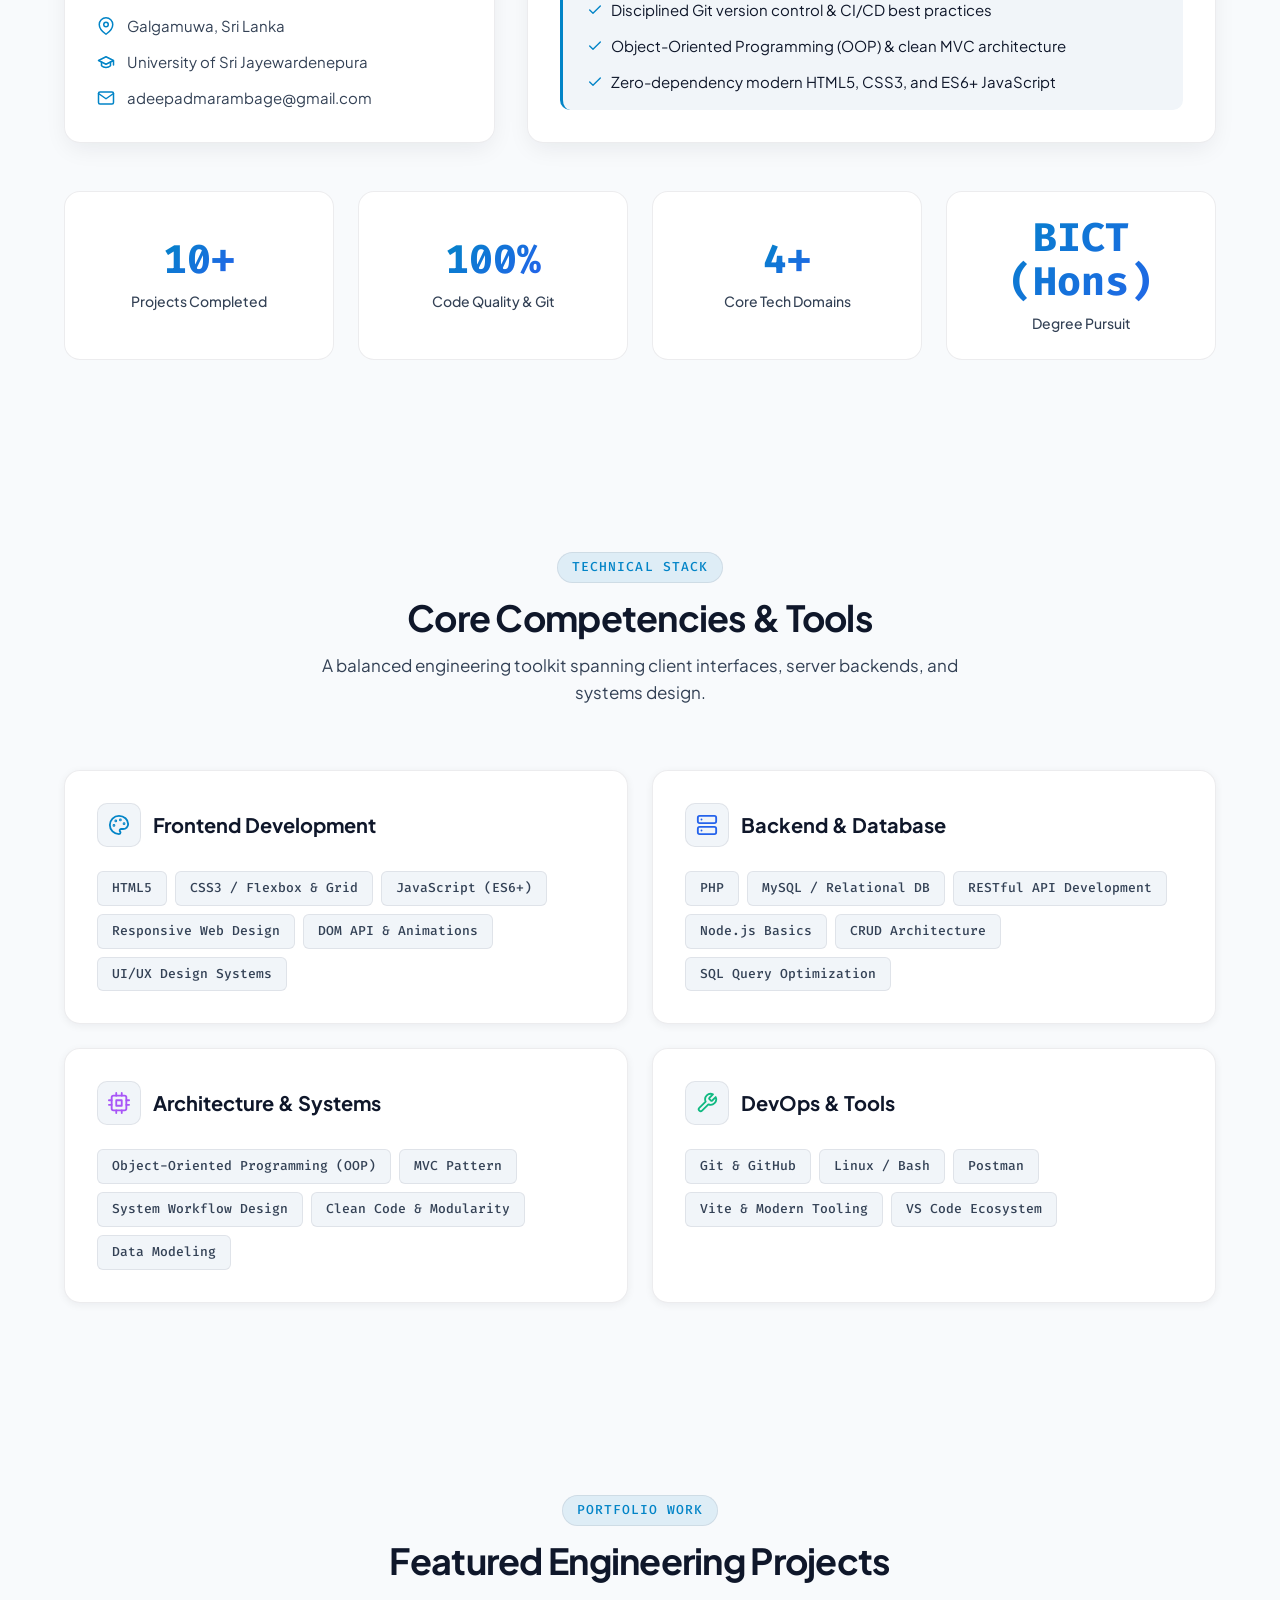
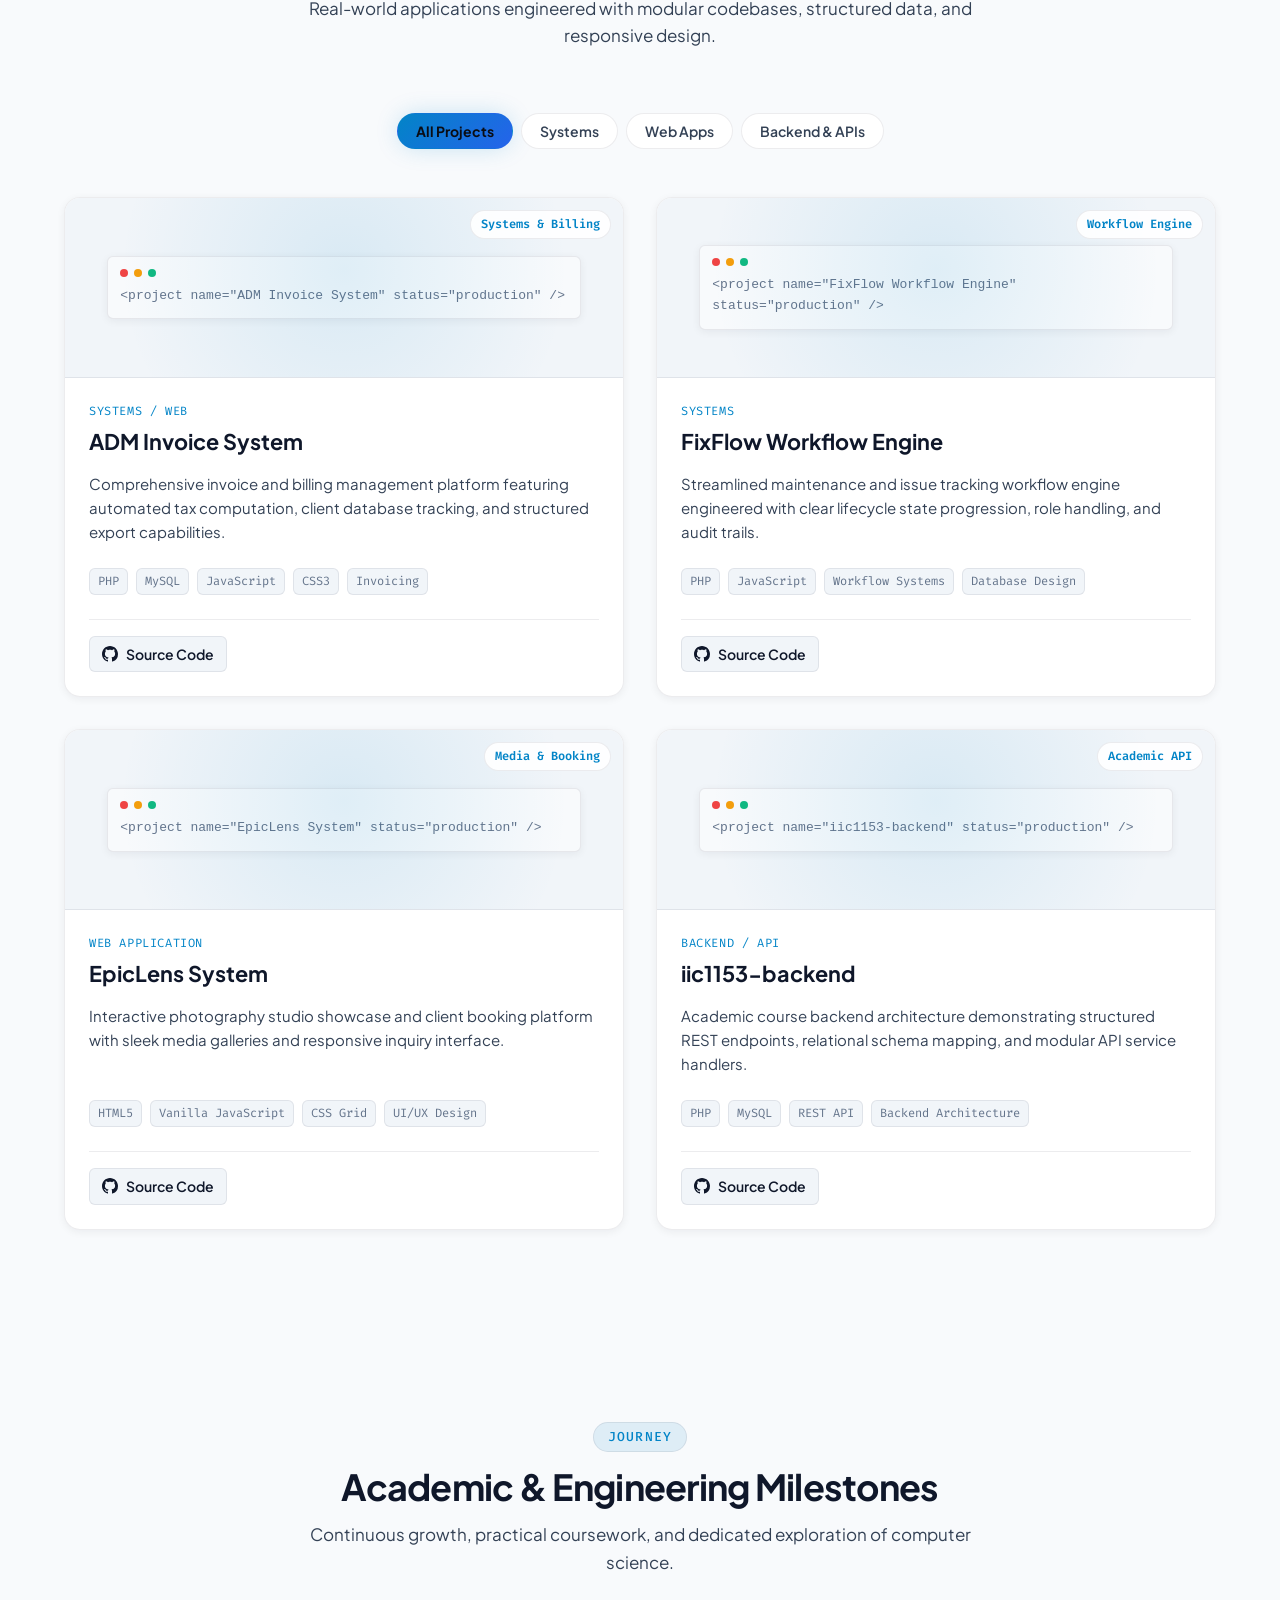
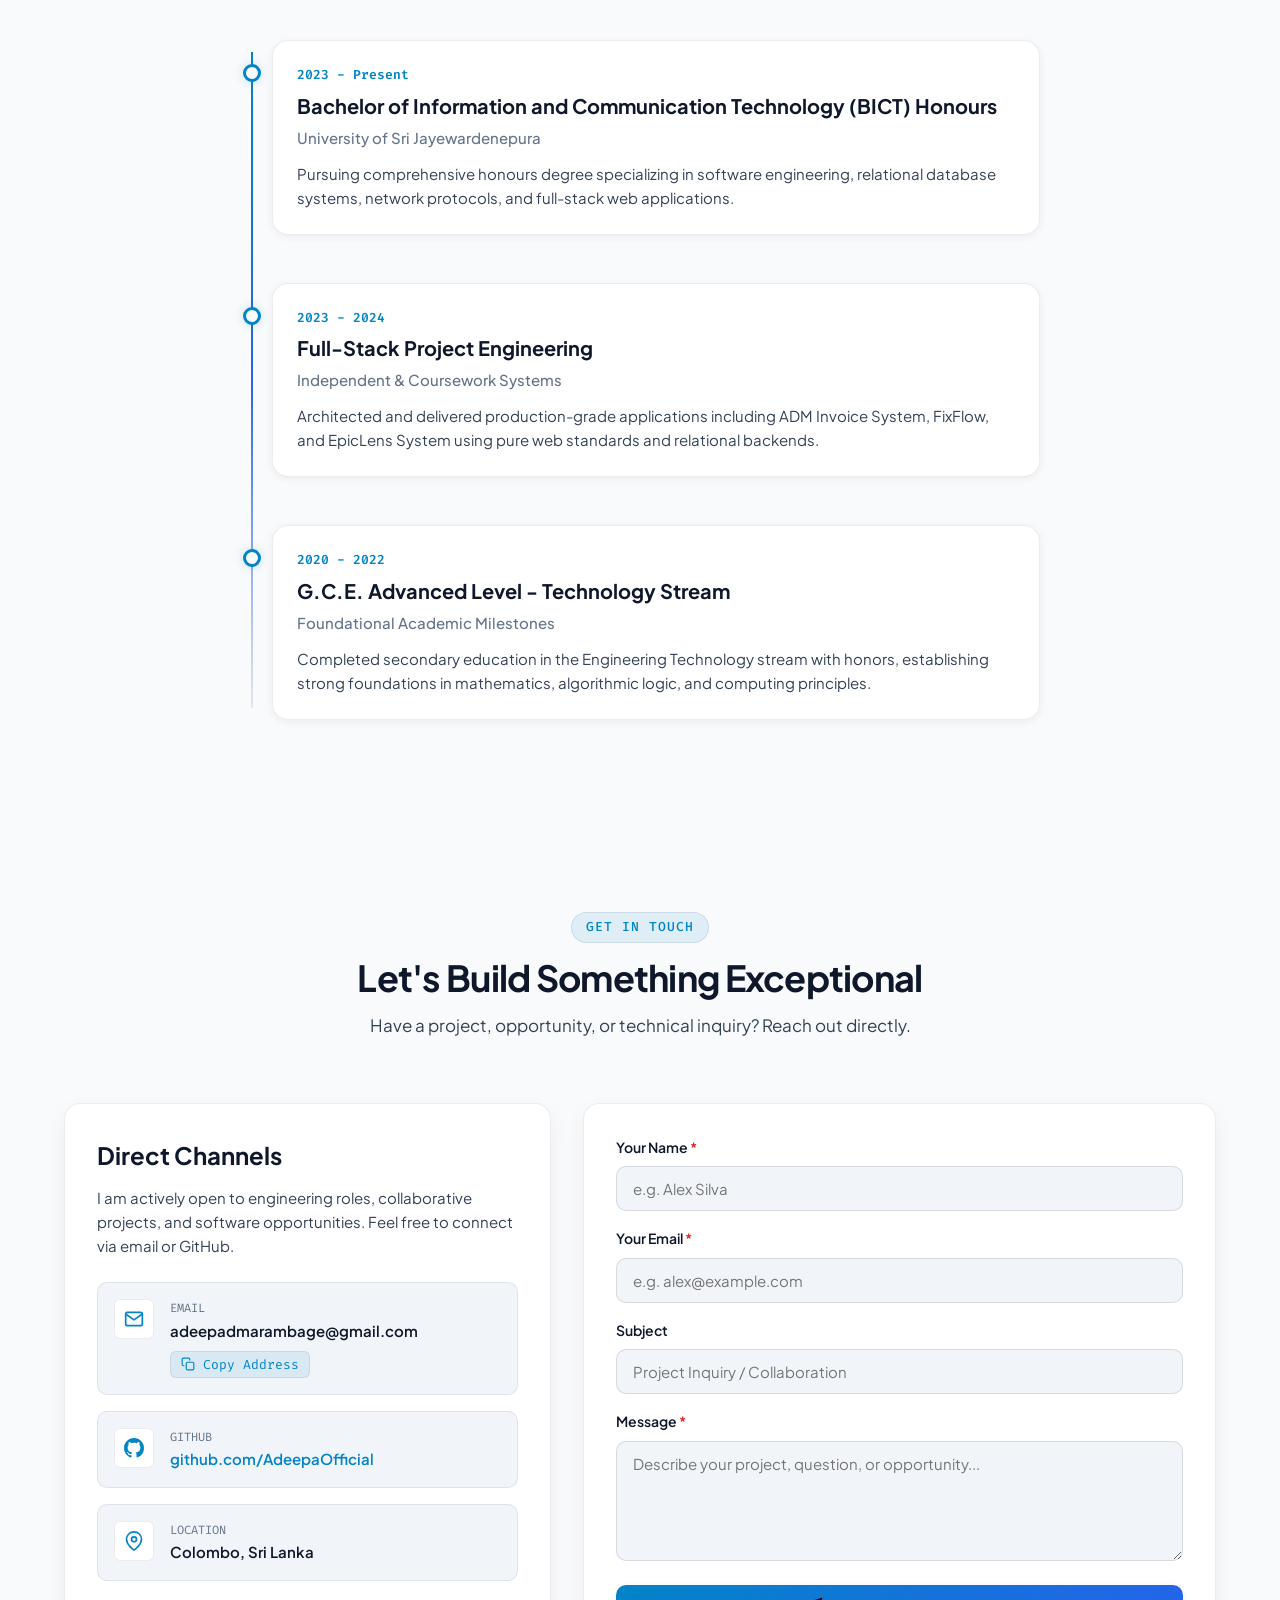
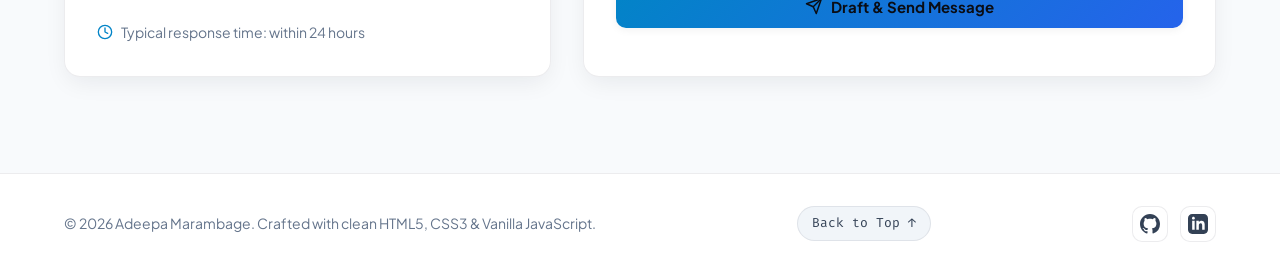
==== commit 9698d7a1: "fix: dynamic monogram synchronization and visual layout alignment refinements Co-authored-by: OpenBo" ====
--- a/index.html
+++ b/index.html
@@ -33,8 +33,8 @@
     <nav class="navbar" id="navbar" aria-label="Main Navigation">
       <div class="container nav-container">
         <a href="#hero" class="nav-logo" aria-label="Adeepa Marambage Portfolio Home">
-          <span class="monogram">&lt;AM /&gt;</span>
-          <span>Adeepa</span>
+          <span class="monogram" id="nav-monogram">&lt;ADM /&gt;</span>
+          <span class="logo-text" id="nav-logo-text">Adeepa</span>
         </a>
 
         <!-- Desktop & Mobile Navigation Links -->
--- a/css/style.css
+++ b/css/style.css
@@ -262,29 +262,38 @@
 }
 
 .nav-logo {
-  display: flex;
+  display: inline-flex;
   align-items: center;
   gap: var(--space-2);
   font-weight: 700;
   font-size: 1.25rem;
   letter-spacing: -0.01em;
   color: var(--text-primary);
+  text-decoration: none;
+  line-height: 1;
 }
 
 .nav-logo .monogram {
   font-family: var(--font-mono);
   font-size: 1.125rem;
   font-weight: 700;
-  background: var(--accent-gradient);
-  -webkit-background-clip: text;
-  background-clip: text;
-  color: transparent;
-  padding: 4px 8px;
+  color: var(--accent-primary);
+  padding: 4px 10px;
   border-radius: var(--radius-sm);
   background-color: var(--bg-surface-elevated);
   border: 1px solid var(--border-subtle);
-  display: inline-block;
-  transition: transform var(--transition-fast), box-shadow var(--transition-fast);
+  display: inline-flex;
+  align-items: center;
+  justify-content: center;
+  line-height: 1;
+  transition: transform var(--transition-fast), box-shadow var(--transition-fast), border-color var(--transition-fast);
+}
+
+.nav-logo .logo-text,
+.nav-logo span:not(.monogram) {
+  display: inline-flex;
+  align-items: center;
+  line-height: 1;
 }
 
 .nav-logo:hover .monogram {
@@ -542,12 +551,19 @@
 }
 
 /* Button Component Hierarchy */
+.hero-actions {
+  display: flex;
+  flex-direction: column;
+  gap: var(--space-6);
+  margin-bottom: var(--space-12);
+}
+
 .hero-cta-group {
   display: flex;
   flex-wrap: wrap;
   align-items: center;
   gap: var(--space-4);
-  margin-bottom: var(--space-12);
+  margin-bottom: 0;
 }
 
 .btn {
@@ -614,6 +630,15 @@
   gap: var(--space-4);
 }
 
+.socials-label {
+  font-family: var(--font-mono);
+  font-size: 0.8125rem;
+  color: var(--text-muted);
+  text-transform: uppercase;
+  letter-spacing: 0.05em;
+  font-weight: 500;
+}
+
 .social-link {
   display: inline-flex;
   align-items: center;
@@ -825,6 +850,7 @@
   display: grid;
   grid-template-columns: repeat(4, 1fr);
   gap: var(--space-6);
+  align-items: stretch;
 }
 
 .stat-card {
@@ -836,6 +862,11 @@
   transition: transform var(--transition-normal), border-color var(--transition-normal), box-shadow var(--transition-normal);
   position: relative;
   overflow: hidden;
+  display: flex;
+  flex-direction: column;
+  align-items: center;
+  justify-content: center;
+  min-height: 120px;
 }
 
 .stat-card:hover {
@@ -1191,7 +1222,7 @@
 .timeline-dot {
   position: absolute;
   left: calc(-1 * var(--space-8) + 3px);
-  top: 4px;
+  top: 24px;
   width: 18px;
   height: 18px;
   border-radius: 50%;
@@ -1255,6 +1286,7 @@
   display: grid;
   grid-template-columns: 1fr 1.3fr;
   gap: var(--space-8);
+  align-items: stretch;
 }
 
 .contact-info-card {
@@ -1266,6 +1298,7 @@
   display: flex;
   flex-direction: column;
   justify-content: space-between;
+  height: 100%;
 }
 
 .contact-info-card h3 {
@@ -1366,6 +1399,7 @@
   border-radius: var(--radius-lg);
   padding: var(--space-8);
   box-shadow: var(--shadow-md);
+  height: 100%;
 }
 
 .contact-form {
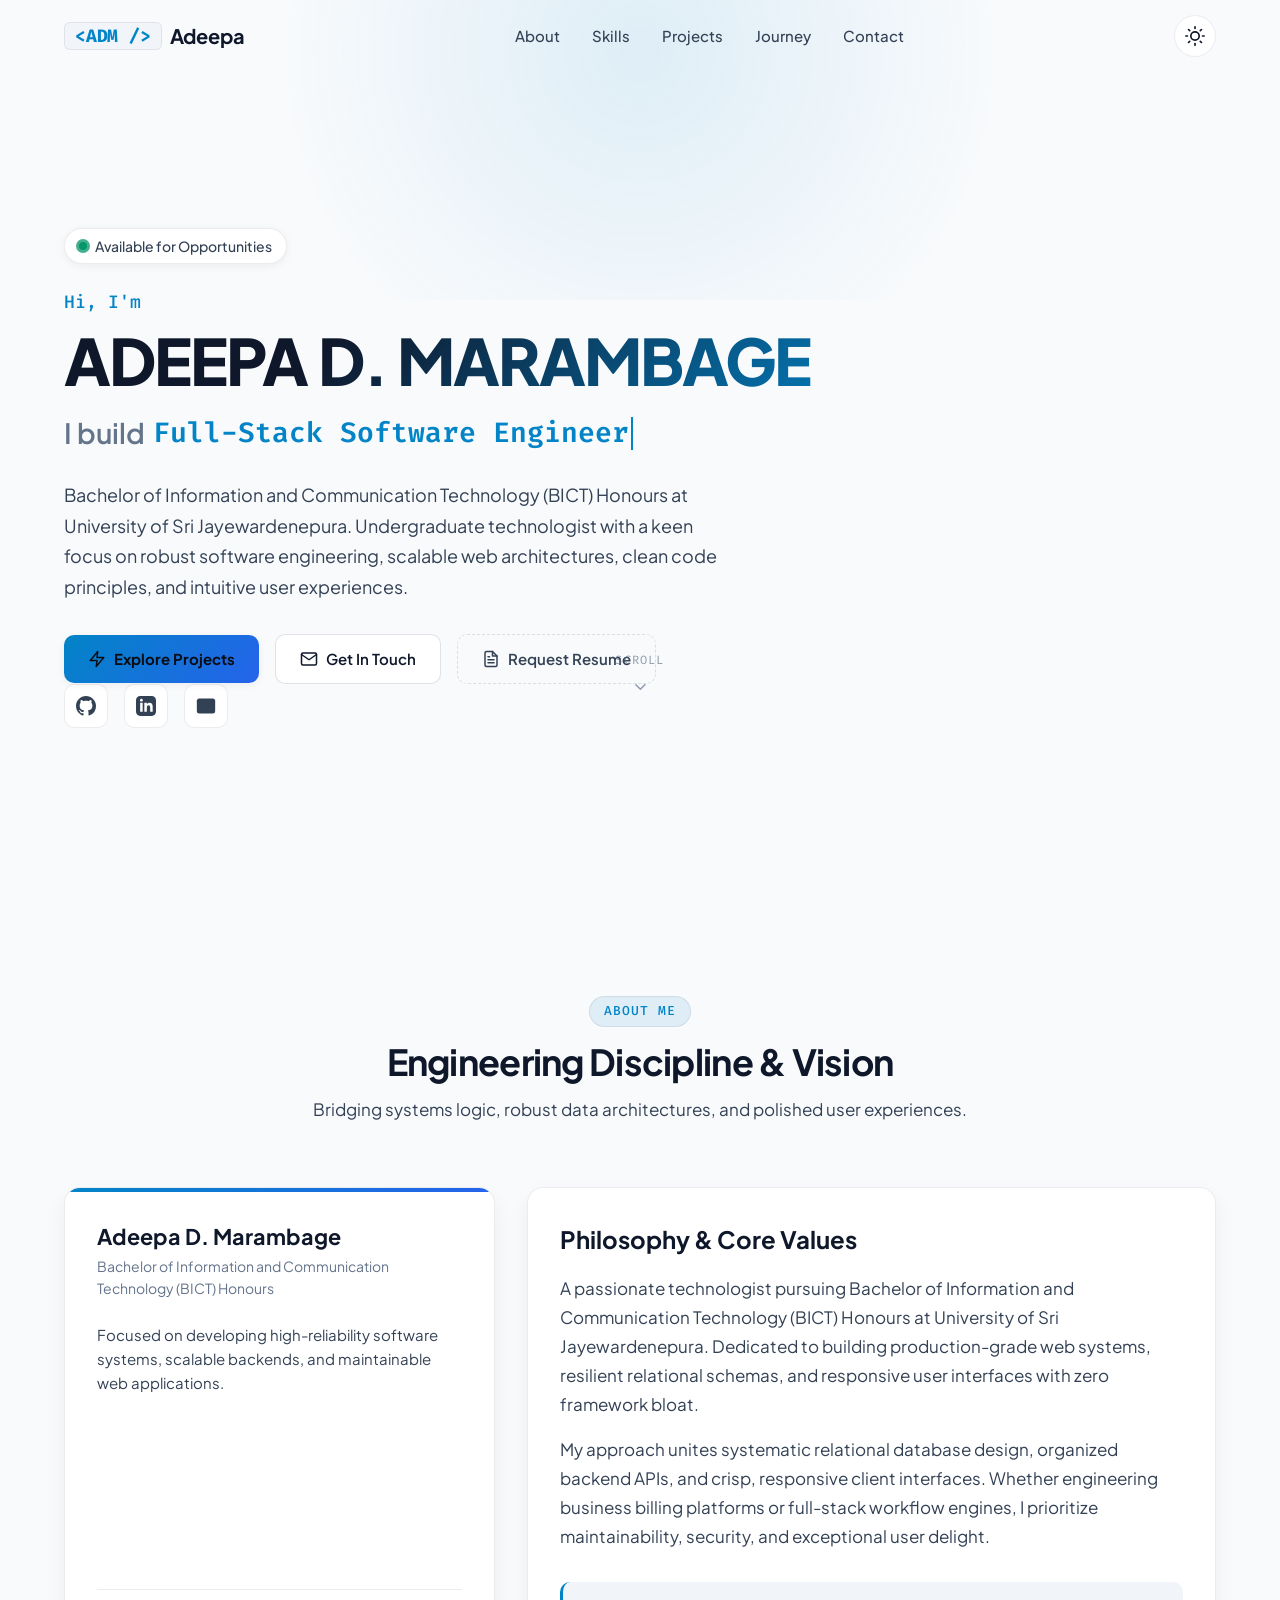
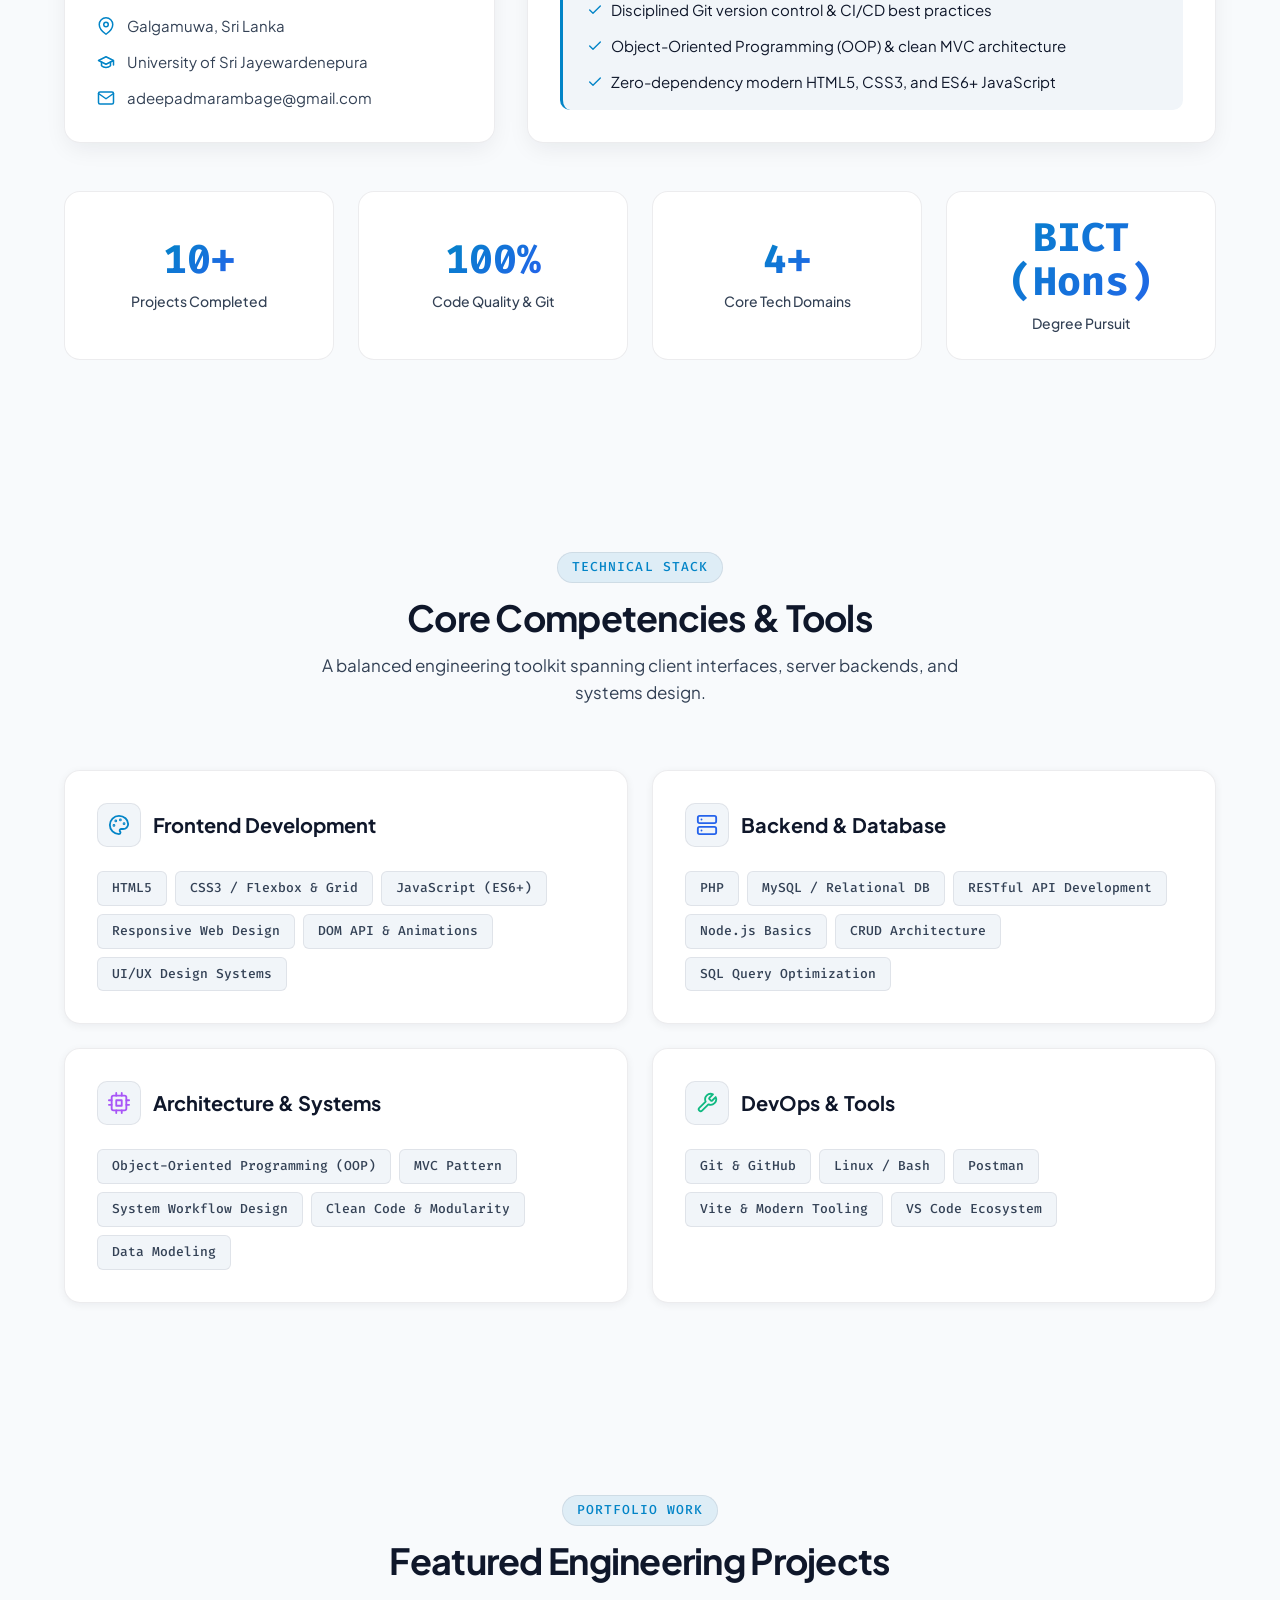
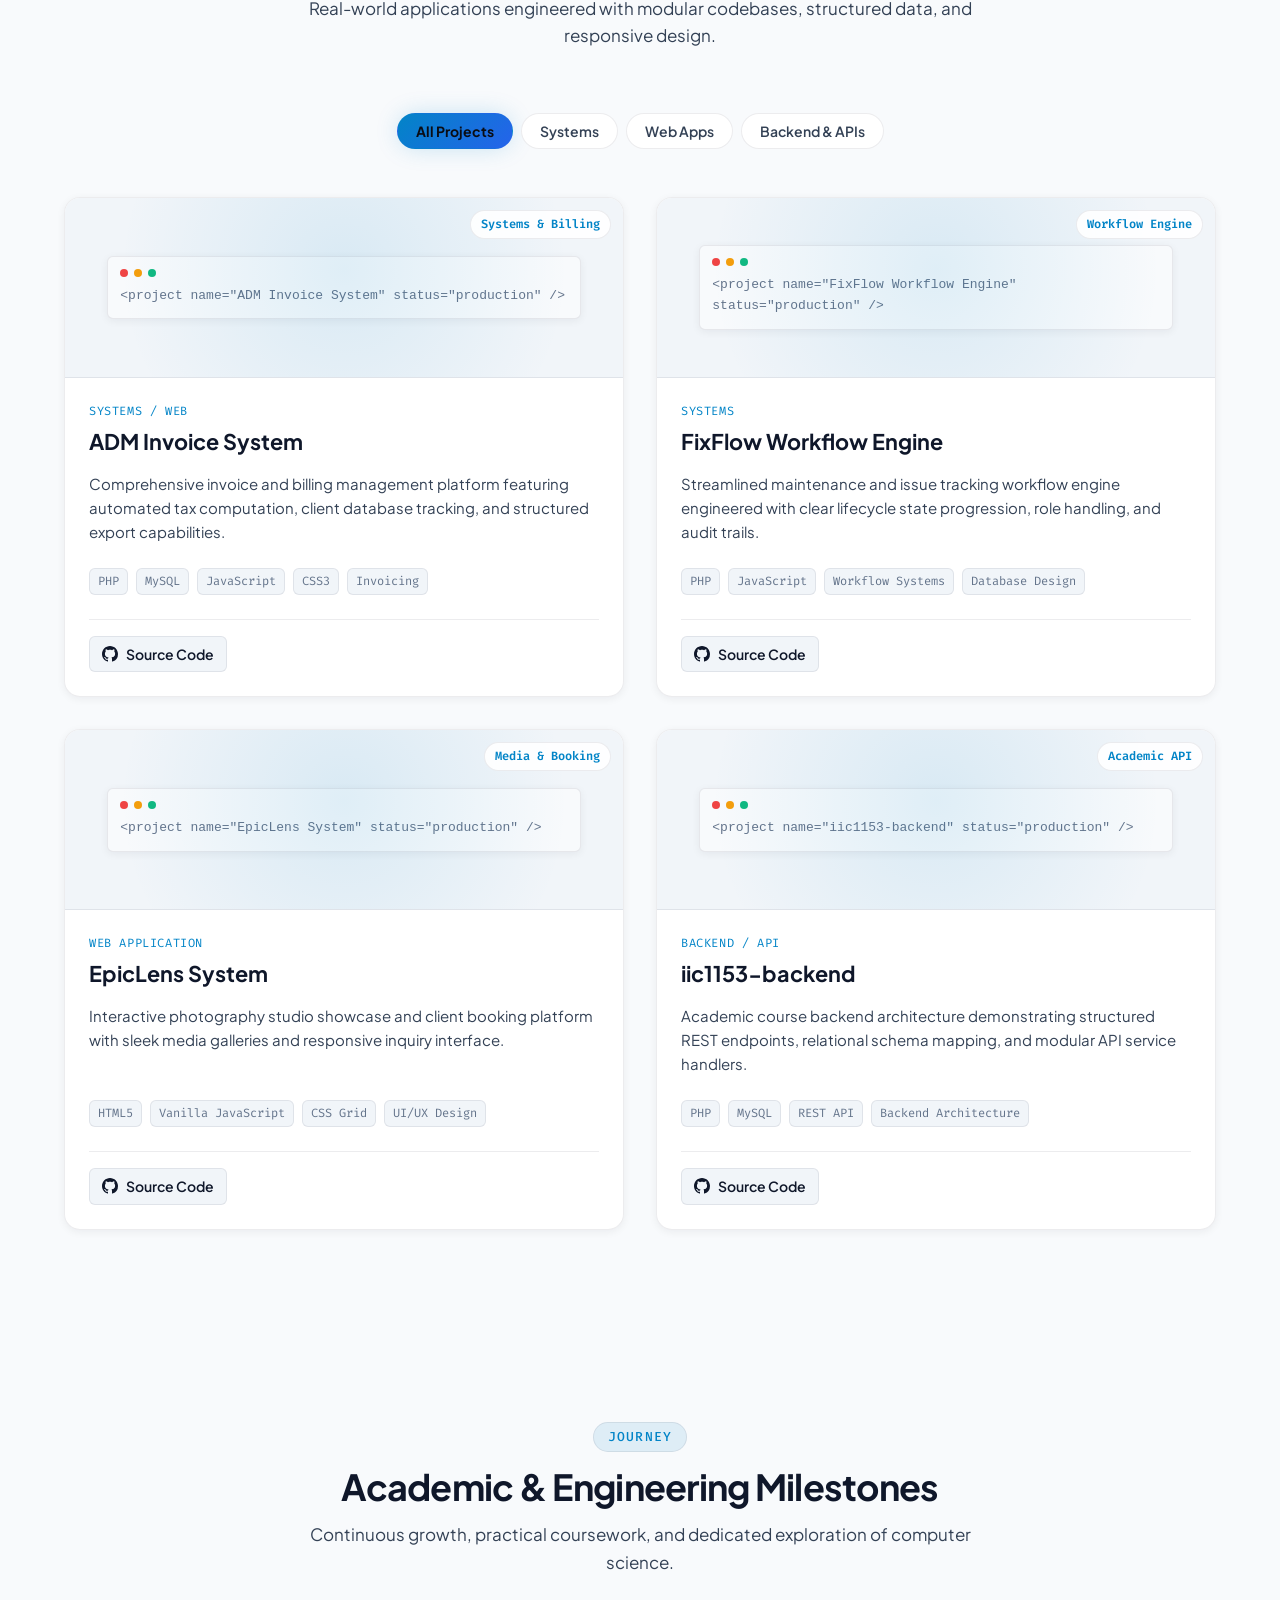
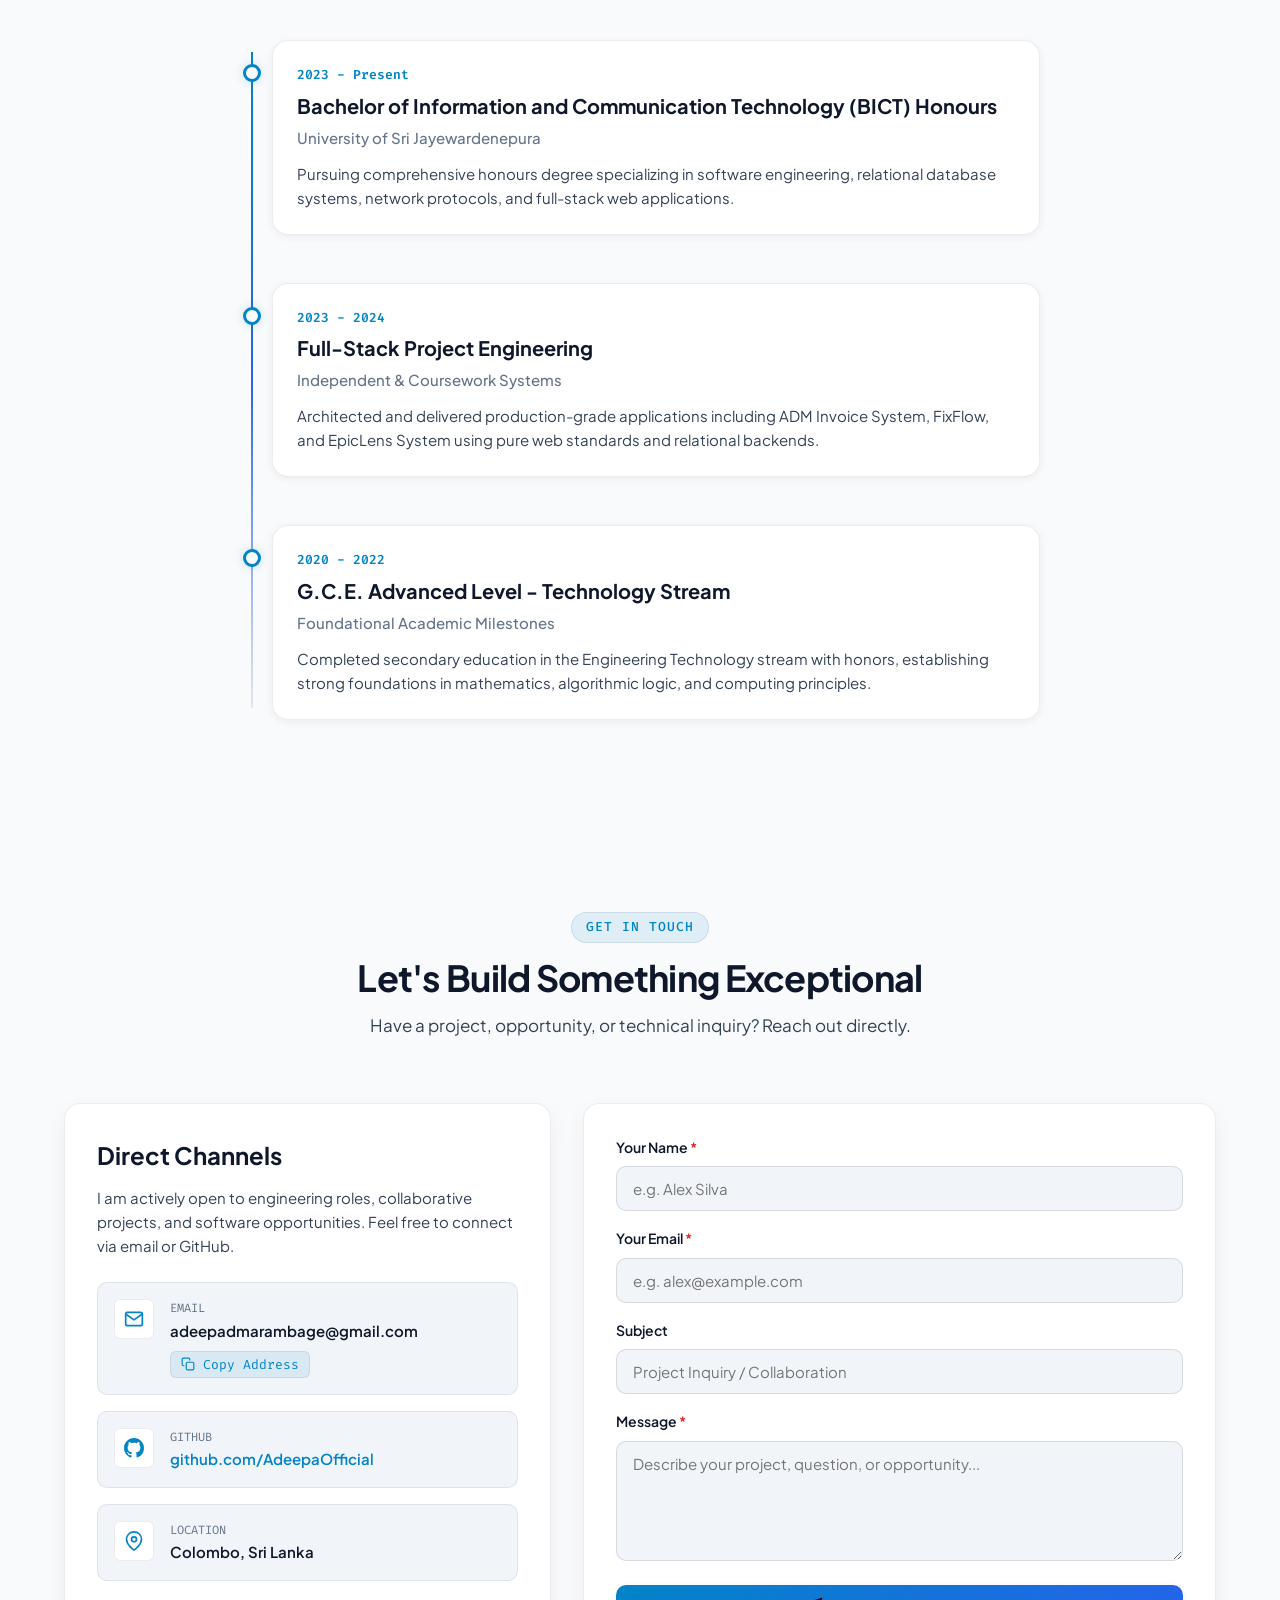
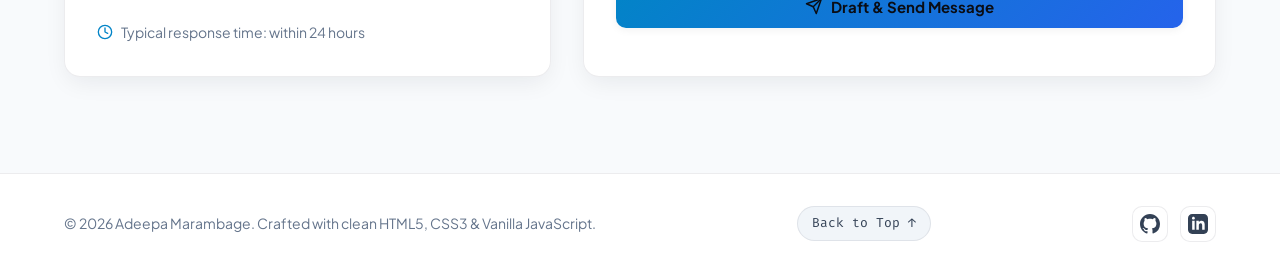
==== commit 78522084: "Update portfolio website" ====
--- a/index.html
+++ b/index.html
@@ -156,7 +156,7 @@
           <div class="profile-card reveal">
             <div>
               <div class="profile-avatar-wrapper">
-                <div class="avatar-badge" id="about-monogram">&lt;AM /&gt;</div>
+                <!--<div class="avatar-badge" id="about-monogram">&lt;AM /&gt;</div>-->
                 <div class="profile-title-group">
                   <h3 id="about-name">Adeepa Marambage</h3>
                   <p id="about-role">BICT (Hons) Undergraduate</p>
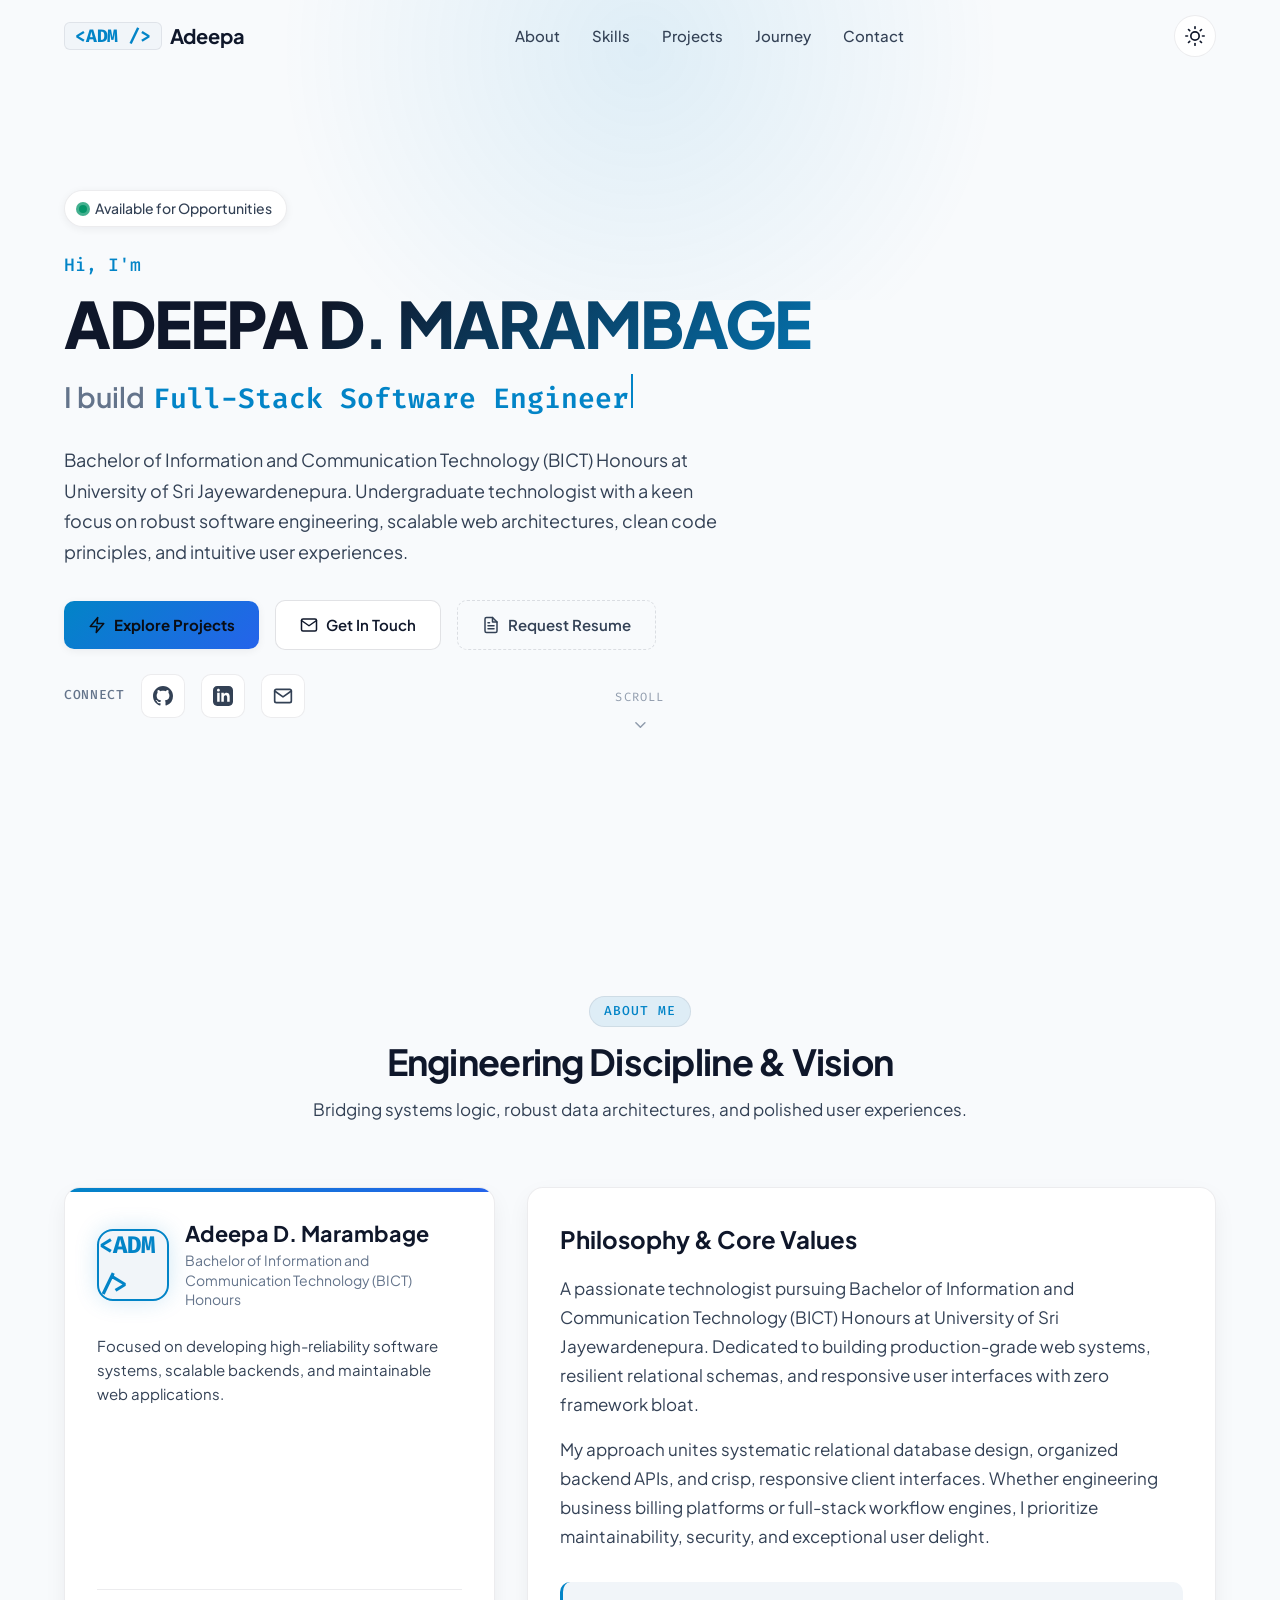
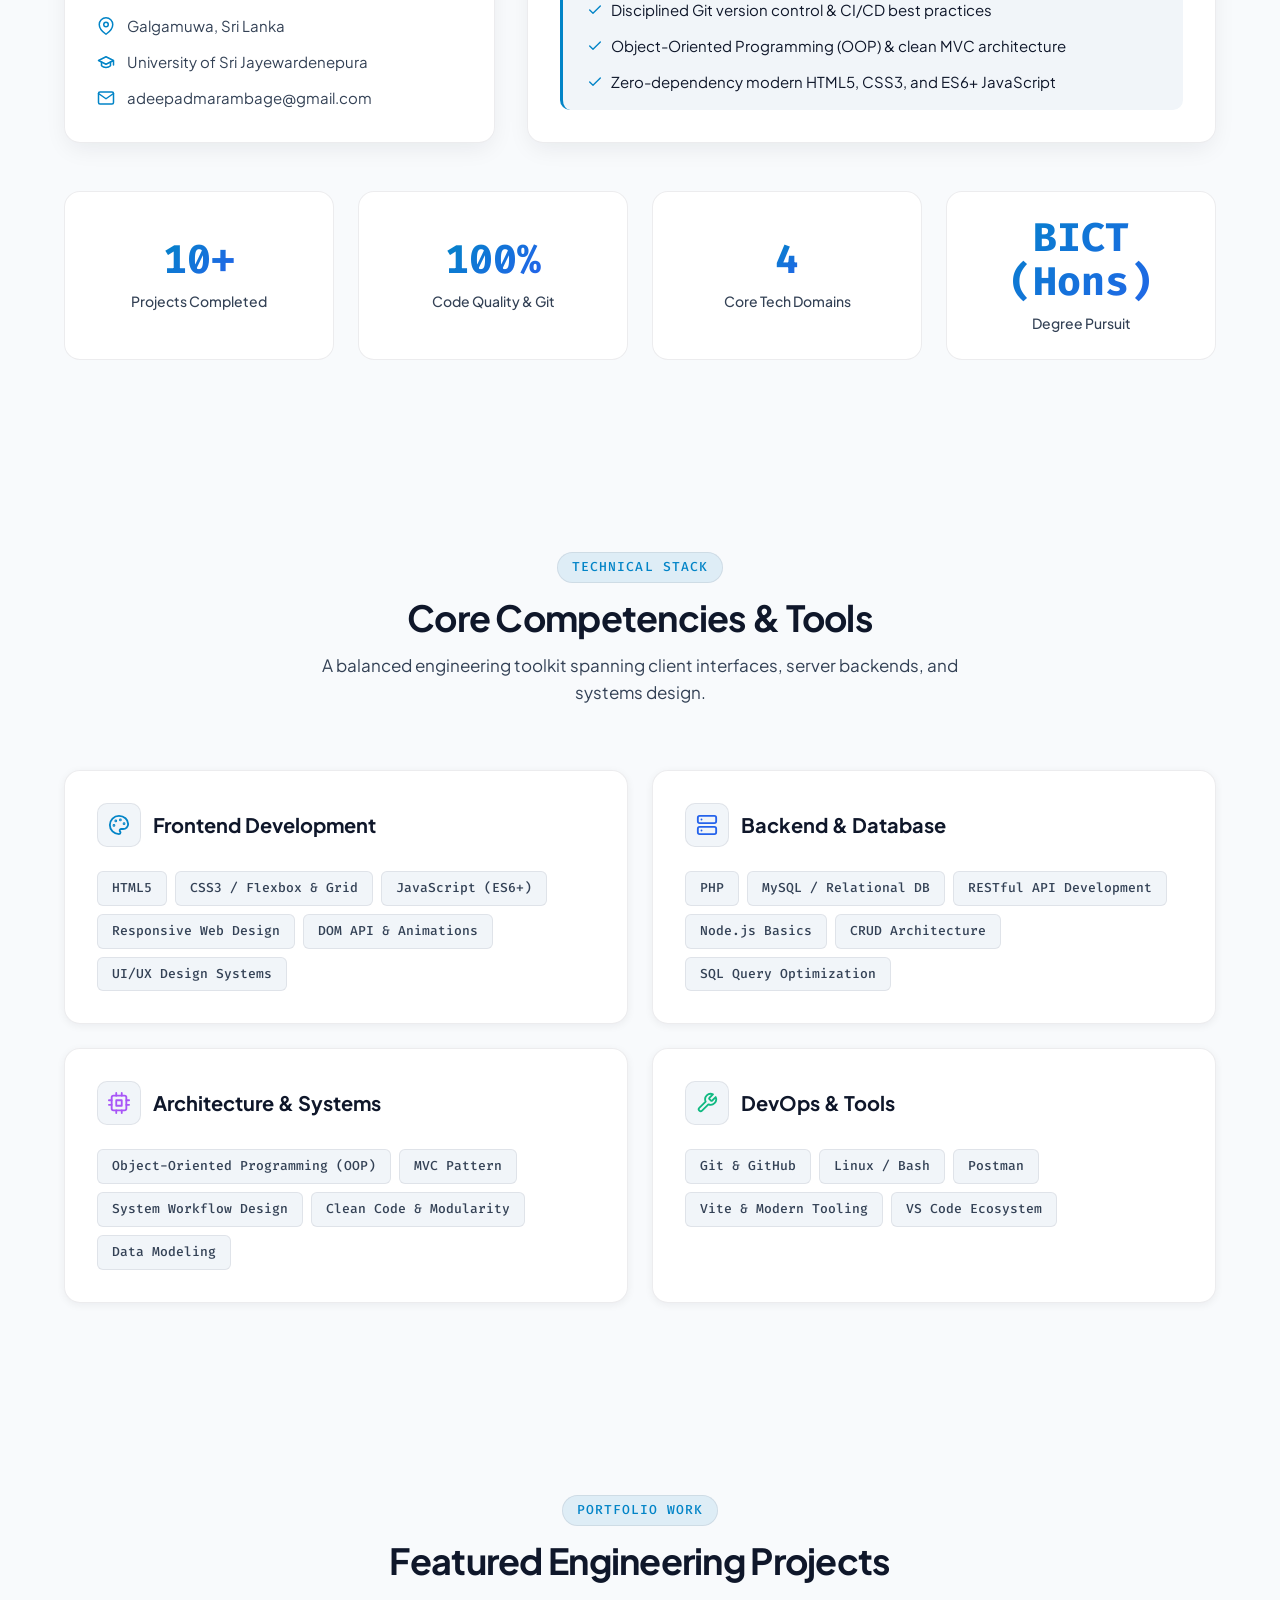
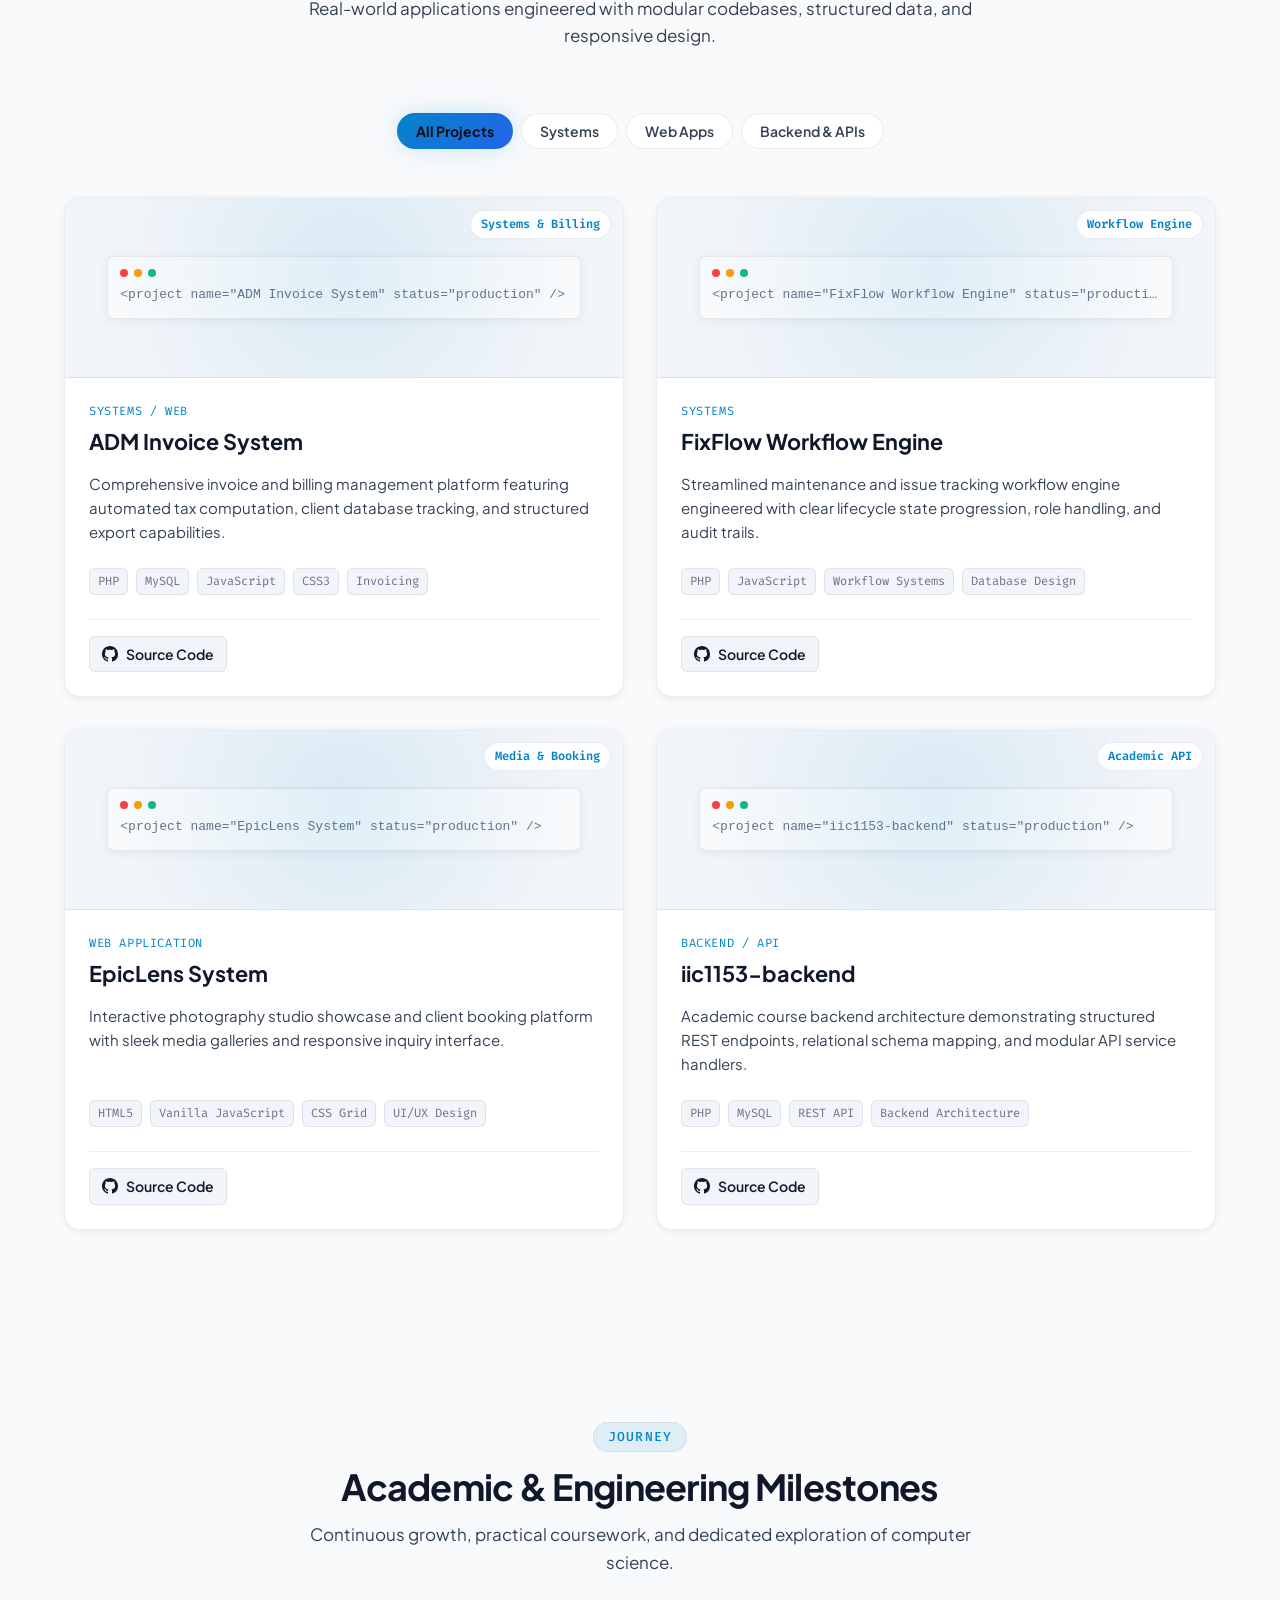
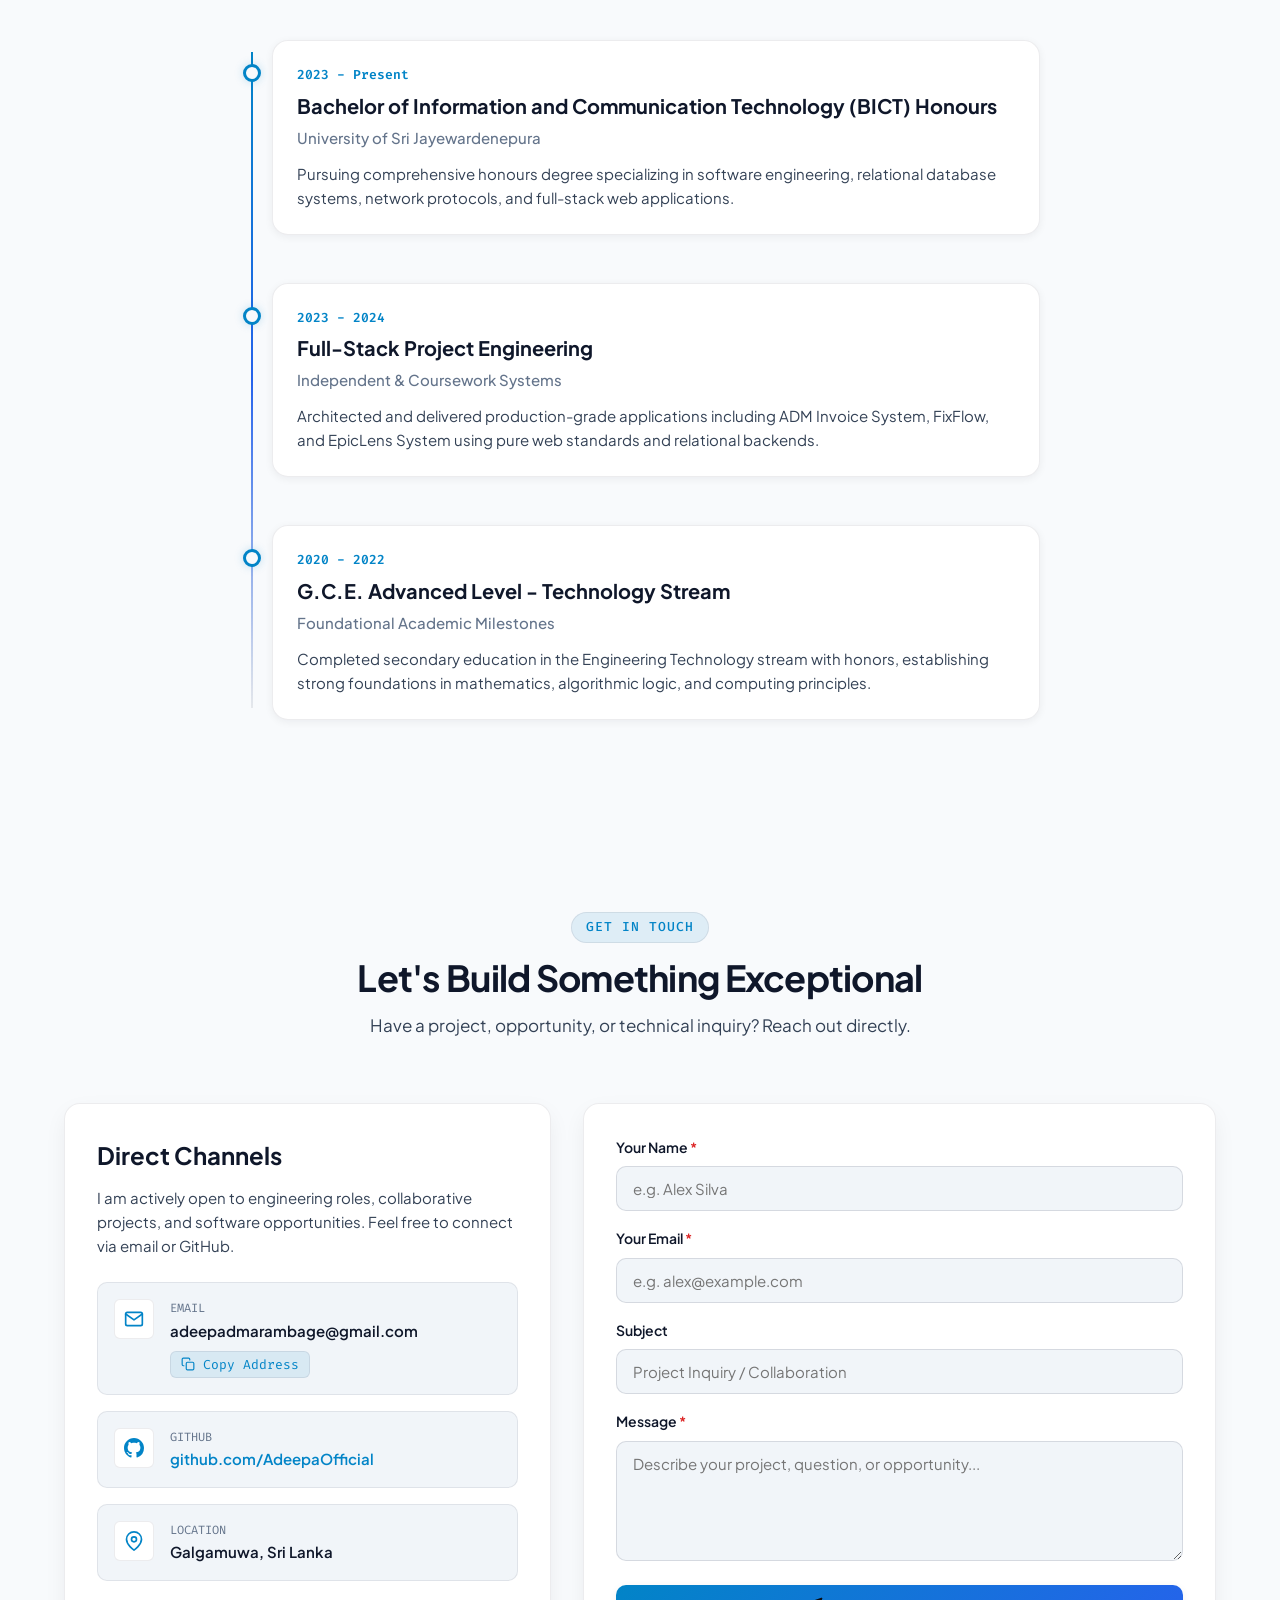
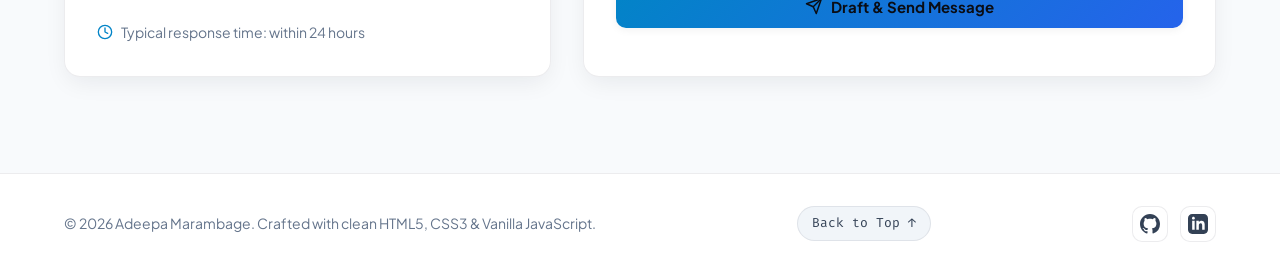
==== commit 900d622c: "Update portfolio website with profile pic" ====
--- a/index.html
+++ b/index.html
@@ -1,31 +1,39 @@
 <!DOCTYPE html>
 <html lang="en">
+
 <head>
   <meta charset="UTF-8">
   <meta name="viewport" content="width=device-width, initial-scale=1.0">
   <title>Adeepa Marambage | Full-Stack Software Engineer & BICT Honours</title>
-  <meta name="description" content="Personal portfolio of Adeepa Marambage - Full-Stack Software Engineer and BICT (Hons) Undergraduate at University of Sri Jayewardenepura. Systems, Web, Database & API Architect.">
-  <meta name="keywords" content="Adeepa Marambage, Software Engineer, Full-Stack Developer, BICT, University of Sri Jayewardenepura, PHP, MySQL, JavaScript, Systems Architect, Portfolio">
+  <meta name="description"
+    content="Personal portfolio of Adeepa Marambage - Full-Stack Software Engineer and BICT (Hons) Undergraduate at University of Sri Jayewardenepura. Systems, Web, Database & API Architect.">
+  <meta name="keywords"
+    content="Adeepa Marambage, Software Engineer, Full-Stack Developer, BICT, University of Sri Jayewardenepura, PHP, MySQL, JavaScript, Systems Architect, Portfolio">
   <meta name="author" content="Adeepa Marambage">
-  
+
   <!-- Open Graph / Social Meta -->
   <meta property="og:type" content="website">
   <meta property="og:title" content="Adeepa Marambage | Full-Stack Software Engineer">
-  <meta property="og:description" content="Engineering robust software architectures, clean code systems, and responsive user interfaces.">
+  <meta property="og:description"
+    content="Engineering robust software architectures, clean code systems, and responsive user interfaces.">
   <meta property="og:url" content="https://github.com/AdeepaOfficial">
   <meta property="og:site_name" content="Adeepa Marambage Portfolio">
 
   <!-- Favicon (SVG Monogram) -->
-  <link rel="icon" type="image/svg+xml" href="data:image/svg+xml,<svg xmlns='http://www.w3.org/2000/svg' viewBox='0 0 100 100'><rect width='100' height='100' rx='20' fill='%230a0d14'/><text x='50' y='64' font-family='monospace' font-size='42' font-weight='bold' fill='%2300f2fe' text-anchor='middle'>&lt;AM/&gt;</text></svg>">
+  <link rel="icon" type="image/svg+xml"
+    href="data:image/svg+xml,<svg xmlns='http://www.w3.org/2000/svg' viewBox='0 0 100 100'><rect width='100' height='100' rx='20' fill='%230a0d14'/><text x='50' y='64' font-family='monospace' font-size='42' font-weight='bold' fill='%2300f2fe' text-anchor='middle'>&lt;AM/&gt;</text></svg>">
 
   <!-- Google Fonts Preconnect & Stylesheets -->
   <link rel="preconnect" href="https://fonts.googleapis.com">
   <link rel="preconnect" href="https://fonts.gstatic.com" crossorigin>
-  <link href="https://fonts.googleapis.com/css2?family=Fira+Code:wght@400;500;600&family=Plus+Jakarta+Sans:wght@400;500;600;700;800&display=swap" rel="stylesheet">
+  <link
+    href="https://fonts.googleapis.com/css2?family=Fira+Code:wght@400;500;600&family=Plus+Jakarta+Sans:wght@400;500;600;700;800&display=swap"
+    rel="stylesheet">
 
   <!-- Core Stylesheet -->
   <link rel="stylesheet" href="css/style.css">
 </head>
+
 <body>
 
   <!-- Navigation Bar -->
@@ -49,27 +57,31 @@
         <!-- Right Side Nav Actions -->
         <div class="nav-actions">
           <!-- Theme Toggle Switch -->
-          <button type="button" class="theme-toggle-btn" id="theme-toggle-btn" aria-label="Toggle Dark and Light Mode" title="Toggle theme">
+          <button type="button" class="theme-toggle-btn" id="theme-toggle-btn" aria-label="Toggle Dark and Light Mode"
+            title="Toggle theme">
             <!-- Moon Icon (for Dark Mode) -->
-            <svg class="icon-moon" viewBox="0 0 24 24" fill="none" stroke="currentColor" stroke-width="2" stroke-linecap="round" stroke-linejoin="round" aria-hidden="true">
-              <path d="M21 12.79A9 9 0 1 1 11.21 3 7 7 0 0 0 21 12.79z"/>
+            <svg class="icon-moon" viewBox="0 0 24 24" fill="none" stroke="currentColor" stroke-width="2"
+              stroke-linecap="round" stroke-linejoin="round" aria-hidden="true">
+              <path d="M21 12.79A9 9 0 1 1 11.21 3 7 7 0 0 0 21 12.79z" />
             </svg>
             <!-- Sun Icon (for Light Mode) -->
-            <svg class="icon-sun" viewBox="0 0 24 24" fill="none" stroke="currentColor" stroke-width="2" stroke-linecap="round" stroke-linejoin="round" aria-hidden="true">
-              <circle cx="12" cy="12" r="5"/>
-              <line x1="12" y1="1" x2="12" y2="3"/>
-              <line x1="12" y1="21" x2="12" y2="23"/>
-              <line x1="4.22" y1="4.22" x2="5.64" y2="5.64"/>
-              <line x1="18.36" y1="18.36" x2="19.78" y2="19.78"/>
-              <line x1="1" y1="12" x2="3" y2="12"/>
-              <line x1="21" y1="12" x2="23" y2="12"/>
-              <line x1="4.22" y1="19.78" x2="5.64" y2="18.36"/>
-              <line x1="18.36" y1="5.64" x2="19.78" y2="4.22"/>
+            <svg class="icon-sun" viewBox="0 0 24 24" fill="none" stroke="currentColor" stroke-width="2"
+              stroke-linecap="round" stroke-linejoin="round" aria-hidden="true">
+              <circle cx="12" cy="12" r="5" />
+              <line x1="12" y1="1" x2="12" y2="3" />
+              <line x1="12" y1="21" x2="12" y2="23" />
+              <line x1="4.22" y1="4.22" x2="5.64" y2="5.64" />
+              <line x1="18.36" y1="18.36" x2="19.78" y2="19.78" />
+              <line x1="1" y1="12" x2="3" y2="12" />
+              <line x1="21" y1="12" x2="23" y2="12" />
+              <line x1="4.22" y1="19.78" x2="5.64" y2="18.36" />
+              <line x1="18.36" y1="5.64" x2="19.78" y2="4.22" />
             </svg>
           </button>
 
           <!-- Mobile Menu Hamburger Button -->
-          <button type="button" class="nav-toggle-btn" id="nav-toggle-btn" aria-label="Toggle navigation menu" aria-expanded="false" aria-controls="nav-menu">
+          <button type="button" class="nav-toggle-btn" id="nav-toggle-btn" aria-label="Toggle navigation menu"
+            aria-expanded="false" aria-controls="nav-menu">
             <span></span>
             <span></span>
             <span></span>
@@ -96,48 +108,84 @@
           <!-- Dynamic Typewriter Subtitle -->
           <div class="hero-typewriter-container" aria-live="polite">
             <span class="hero-typewriter-prefix">I build</span>
-            <span class="hero-typewriter-text" id="typewriter-text">Full-Stack Software Applications</span>
-            <span class="typewriter-cursor" aria-hidden="true"></span>
+            <span class="hero-typewriter-dynamic">
+              <span class="hero-typewriter-text" id="typewriter-text">Full-Stack Software Applications</span>
+              <span class="typewriter-cursor" aria-hidden="true"></span>
+            </span>
           </div>
 
           <p class="hero-bio" id="hero-bio">
-            BICT (Hons) Undergraduate at University of Sri Jayewardenepura. Passionate about clean architecture, scalable APIs, relational databases, and intuitive web experiences.
+            BICT (Hons) Undergraduate at University of Sri Jayewardenepura. Passionate about clean architecture,
+            scalable APIs, relational databases, and intuitive web experiences.
           </p>
 
-          <!-- CTA Buttons -->
-          <div class="hero-cta-group">
-            <a href="#projects" class="btn btn-primary">
-              <svg viewBox="0 0 24 24" width="18" height="18" fill="none" stroke="currentColor" stroke-width="2" stroke-linecap="round" stroke-linejoin="round" aria-hidden="true"><polygon points="13 2 3 14 12 14 11 22 21 10 12 10 13 2"/></svg>
-              <span>Explore Projects</span>
-            </a>
-            <a href="#contact" class="btn btn-secondary">
-              <svg viewBox="0 0 24 24" width="18" height="18" fill="none" stroke="currentColor" stroke-width="2" stroke-linecap="round" stroke-linejoin="round" aria-hidden="true"><path d="M4 4h16c1.1 0 2 .9 2 2v12c0 1.1-.9 2-2 2H4c-1.1 0-2-.9-2-2V6c0-1.1.9-2 2-2z"/><polyline points="22,6 12,13 2,6"/></svg>
-              <span>Get In Touch</span>
-            </a>
-            <a href="#contact" class="btn btn-tertiary">
-              <svg viewBox="0 0 24 24" width="18" height="18" fill="none" stroke="currentColor" stroke-width="2" stroke-linecap="round" stroke-linejoin="round" aria-hidden="true"><path d="M14 2H6a2 2 0 0 0-2 2v16a2 2 0 0 0 2 2h12a2 2 0 0 0 2-2V8z"/><polyline points="14 2 14 8 20 8"/><line x1="16" y1="13" x2="8" y2="13"/><line x1="16" y1="17" x2="8" y2="17"/><polyline points="10 9 9 9 8 9"/></svg>
-              <span>Request Resume</span>
-            </a>
-          </div>
-
-          <!-- Social Links -->
-          <div class="hero-socials" aria-label="Social Profiles">
-            <a href="https://github.com/AdeepaOfficial" target="_blank" rel="noopener noreferrer" class="social-link" aria-label="GitHub Profile">
-              <svg viewBox="0 0 24 24" aria-hidden="true"><path d="M12 0C5.37 0 0 5.37 0 12c0 5.31 3.435 9.795 8.205 11.385.6.105.825-.255.825-.57 0-.285-.015-1.23-.015-2.235-3.015.555-3.795-.735-4.035-1.41-.135-.345-.72-1.41-1.23-1.695-.42-.225-1.02-.78-.015-.795.945-.015 1.62.87 1.845 1.23 1.08 1.815 2.805 1.305 3.495.99.105-.78.42-1.305.765-1.605-2.67-.3-5.46-1.335-5.46-5.925 0-1.305.465-2.385 1.23-3.225-.12-.3-.54-1.53.12-3.18 0 0 1.005-.315 3.3 1.23.96-.27 1.98-.405 3-.405s2.04.135 3 .405c2.295-1.56 3.3-1.23 3.3-1.23.66 1.65.24 2.88.12 3.18.765.84 1.23 1.905 1.23 3.225 0 4.605-2.805 5.625-5.475 5.925.435.375.81 1.095.81 2.22 0 1.605-.015 2.895-.015 3.3 0 .315.225.69.825.57A12.02 12.02 0 0 0 24 12c0-6.63-5.37-12-12-12z"/></svg>
-            </a>
-            <a href="https://linkedin.com/in/adeepa-marambage" target="_blank" rel="noopener noreferrer" class="social-link" aria-label="LinkedIn Profile">
-              <svg viewBox="0 0 24 24" aria-hidden="true"><path d="M19 0h-14c-2.761 0-5 2.239-5 5v14c0 2.761 2.239 5 5 5h14c2.762 0 5-2.239 5-5v-14c0-2.761-2.238-5-5-5zm-11 19h-3v-11h3v11zm-1.5-12.268c-.966 0-1.75-.79-1.75-1.764s.784-1.764 1.75-1.764 1.75.79 1.75 1.764-.783 1.764-1.75 1.764zm13.5 12.268h-3v-5.604c0-3.368-4-3.113-4 0v5.604h-3v-11h3v1.765c1.396-2.586 7-2.777 7 2.476v6.759z"/></svg>
-            </a>
-            <a href="mailto:adeepadmarambage@gmail.com" class="social-link" aria-label="Direct Email">
-              <svg viewBox="0 0 24 24" fill="none" stroke="currentColor" stroke-width="2" stroke-linecap="round" stroke-linejoin="round" aria-hidden="true"><path d="M4 4h16c1.1 0 2 .9 2 2v12c0 1.1-.9 2-2 2H4c-1.1 0-2-.9-2-2V6c0-1.1.9-2 2-2z"/><polyline points="22,6 12,13 2,6"/></svg>
-            </a>
+          <!-- Hero Actions Hierarchy (CTAs + Socials) -->
+          <div class="hero-actions">
+            <!-- CTA Buttons -->
+            <div class="hero-cta-group">
+              <a href="#projects" class="btn btn-primary">
+                <svg viewBox="0 0 24 24" width="18" height="18" fill="none" stroke="currentColor" stroke-width="2"
+                  stroke-linecap="round" stroke-linejoin="round" aria-hidden="true">
+                  <polygon points="13 2 3 14 12 14 11 22 21 10 12 10 13 2" />
+                </svg>
+                <span>Explore Projects</span>
+              </a>
+              <a href="#contact" class="btn btn-secondary">
+                <svg viewBox="0 0 24 24" width="18" height="18" fill="none" stroke="currentColor" stroke-width="2"
+                  stroke-linecap="round" stroke-linejoin="round" aria-hidden="true">
+                  <path d="M4 4h16c1.1 0 2 .9 2 2v12c0 1.1-.9 2-2 2H4c-1.1 0-2-.9-2-2V6c0-1.1.9-2 2-2z" />
+                  <polyline points="22,6 12,13 2,6" />
+                </svg>
+                <span>Get In Touch</span>
+              </a>
+              <a href="#contact" class="btn btn-tertiary">
+                <svg viewBox="0 0 24 24" width="18" height="18" fill="none" stroke="currentColor" stroke-width="2"
+                  stroke-linecap="round" stroke-linejoin="round" aria-hidden="true">
+                  <path d="M14 2H6a2 2 0 0 0-2 2v16a2 2 0 0 0 2 2h12a2 2 0 0 0 2-2V8z" />
+                  <polyline points="14 2 14 8 20 8" />
+                  <line x1="16" y1="13" x2="8" y2="13" />
+                  <line x1="16" y1="17" x2="8" y2="17" />
+                  <polyline points="10 9 9 9 8 9" />
+                </svg>
+                <span>Request Resume</span>
+              </a>
+            </div>
+
+            <!-- Social Links -->
+            <div class="hero-socials" aria-label="Social Profiles">
+              <span class="socials-label">Connect</span>
+              <a href="https://github.com/AdeepaOfficial" target="_blank" rel="noopener noreferrer" class="social-link"
+                aria-label="GitHub Profile">
+                <svg viewBox="0 0 24 24" aria-hidden="true">
+                  <path
+                    d="M12 0C5.37 0 0 5.37 0 12c0 5.31 3.435 9.795 8.205 11.385.6.105.825-.255.825-.57 0-.285-.015-1.23-.015-2.235-3.015.555-3.795-.735-4.035-1.41-.135-.345-.72-1.41-1.23-1.695-.42-.225-1.02-.78-.015-.795.945-.015 1.62.87 1.845 1.23 1.08 1.815 2.805 1.305 3.495.99.105-.78.42-1.305.765-1.605-2.67-.3-5.46-1.335-5.46-5.925 0-1.305.465-2.385 1.23-3.225-.12-.3-.54-1.53.12-3.18 0 0 1.005-.315 3.3 1.23.96-.27 1.98-.405 3-.405s2.04.135 3 .405c2.295-1.56 3.3-1.23 3.3-1.23.66 1.65.24 2.88.12 3.18.765.84 1.23 1.905 1.23 3.225 0 4.605-2.805 5.625-5.475 5.925.435.375.81 1.095.81 2.22 0 1.605-.015 2.895-.015 3.3 0 .315.225.69.825.57A12.02 12.02 0 0 0 24 12c0-6.63-5.37-12-12-12z" />
+                </svg>
+              </a>
+              <a href="https://linkedin.com/in/adeepa-marambage" target="_blank" rel="noopener noreferrer"
+                class="social-link" aria-label="LinkedIn Profile">
+                <svg viewBox="0 0 24 24" aria-hidden="true">
+                  <path
+                    d="M19 0h-14c-2.761 0-5 2.239-5 5v14c0 2.761 2.239 5 5 5h14c2.762 0 5-2.239 5-5v-14c0-2.761-2.238-5-5-5zm-11 19h-3v-11h3v11zm-1.5-12.268c-.966 0-1.75-.79-1.75-1.764s.784-1.764 1.75-1.764 1.75.79 1.75 1.764-.783 1.764-1.75 1.764zm13.5 12.268h-3v-5.604c0-3.368-4-3.113-4 0v5.604h-3v-11h3v1.765c1.396-2.586 7-2.777 7 2.476v6.759z" />
+                </svg>
+              </a>
+              <a href="mailto:adeepadmarambage@gmail.com" class="social-link" id="hero-email-link" aria-label="Direct Email">
+                <svg viewBox="0 0 24 24" fill="none" stroke="currentColor" stroke-width="2" stroke-linecap="round"
+                  stroke-linejoin="round" aria-hidden="true">
+                  <path d="M4 4h16c1.1 0 2 .9 2 2v12c0 1.1-.9 2-2 2H4c-1.1 0-2-.9-2-2V6c0-1.1.9-2 2-2z" />
+                  <polyline points="22,6 12,13 2,6" />
+                </svg>
+              </a>
+            </div>
           </div>
         </div>
 
         <!-- Scroll down indicator -->
         <a href="#about" class="hero-scroll-indicator" aria-label="Scroll to About section">
           <span>Scroll</span>
-          <svg class="hero-scroll-arrow" viewBox="0 0 24 24" width="18" height="18" fill="none" stroke="currentColor" stroke-width="2" stroke-linecap="round" stroke-linejoin="round" aria-hidden="true"><polyline points="6 9 12 15 18 9"/></svg>
+          <svg class="hero-scroll-arrow" viewBox="0 0 24 24" width="18" height="18" fill="none" stroke="currentColor"
+            stroke-width="2" stroke-linecap="round" stroke-linejoin="round" aria-hidden="true">
+            <polyline points="6 9 12 15 18 9" />
+          </svg>
         </a>
       </div>
     </section>
@@ -148,7 +196,8 @@
         <div class="section-header reveal">
           <span class="section-tag">About Me</span>
           <h2 class="section-title">Engineering Discipline & Vision</h2>
-          <p class="section-subtitle">Bridging systems logic, robust data architectures, and polished user experiences.</p>
+          <p class="section-subtitle">Bridging systems logic, robust data architectures, and polished user experiences.
+          </p>
         </div>
 
         <div class="about-grid">
@@ -156,28 +205,42 @@
           <div class="profile-card reveal">
             <div>
               <div class="profile-avatar-wrapper">
-                <!--<div class="avatar-badge" id="about-monogram">&lt;AM /&gt;</div>-->
+                <img id="about-avatar-img" class="profile-avatar-img" src="" alt="Adeepa Marambage" style="display: none;">
+                <div class="avatar-badge" id="about-monogram">&lt;ADM /&gt;</div>
                 <div class="profile-title-group">
                   <h3 id="about-name">Adeepa Marambage</h3>
                   <p id="about-role">BICT (Hons) Undergraduate</p>
                 </div>
               </div>
               <p class="section-subtitle" style="font-size: 0.9375rem;">
-                Focused on developing high-reliability software systems, scalable backends, and maintainable web applications.
+                Focused on developing high-reliability software systems, scalable backends, and maintainable web
+                applications.
               </p>
             </div>
 
             <div class="profile-meta-list">
               <div class="profile-meta-item">
-                <svg viewBox="0 0 24 24" fill="none" stroke="currentColor" stroke-width="2" stroke-linecap="round" stroke-linejoin="round" aria-hidden="true"><path d="M21 10c0 7-9 13-9 13s-9-6-9-13a9 9 0 0 1 18 0z"/><circle cx="12" cy="10" r="3"/></svg>
+                <svg viewBox="0 0 24 24" fill="none" stroke="currentColor" stroke-width="2" stroke-linecap="round"
+                  stroke-linejoin="round" aria-hidden="true">
+                  <path d="M21 10c0 7-9 13-9 13s-9-6-9-13a9 9 0 0 1 18 0z" />
+                  <circle cx="12" cy="10" r="3" />
+                </svg>
                 <span id="about-location">Colombo, Sri Lanka</span>
               </div>
               <div class="profile-meta-item">
-                <svg viewBox="0 0 24 24" fill="none" stroke="currentColor" stroke-width="2" stroke-linecap="round" stroke-linejoin="round" aria-hidden="true"><path d="M22 10v6M2 10l10-5 10 5-10 5z"/><path d="M6 12v5c3 3 9 3 12 0v-5"/></svg>
+                <svg viewBox="0 0 24 24" fill="none" stroke="currentColor" stroke-width="2" stroke-linecap="round"
+                  stroke-linejoin="round" aria-hidden="true">
+                  <path d="M22 10v6M2 10l10-5 10 5-10 5z" />
+                  <path d="M6 12v5c3 3 9 3 12 0v-5" />
+                </svg>
                 <span>University of Sri Jayewardenepura</span>
               </div>
               <div class="profile-meta-item">
-                <svg viewBox="0 0 24 24" fill="none" stroke="currentColor" stroke-width="2" stroke-linecap="round" stroke-linejoin="round" aria-hidden="true"><path d="M4 4h16c1.1 0 2 .9 2 2v12c0 1.1-.9 2-2 2H4c-1.1 0-2-.9-2-2V6c0-1.1.9-2 2-2z"/><polyline points="22,6 12,13 2,6"/></svg>
+                <svg viewBox="0 0 24 24" fill="none" stroke="currentColor" stroke-width="2" stroke-linecap="round"
+                  stroke-linejoin="round" aria-hidden="true">
+                  <path d="M4 4h16c1.1 0 2 .9 2 2v12c0 1.1-.9 2-2 2H4c-1.1 0-2-.9-2-2V6c0-1.1.9-2 2-2z" />
+                  <polyline points="22,6 12,13 2,6" />
+                </svg>
                 <span id="about-email">adeepadmarambage@gmail.com</span>
               </div>
             </div>
@@ -188,24 +251,37 @@
             <div>
               <h3>Philosophy & Core Values</h3>
               <p id="about-bio-summary">
-                Passionate technologist pursuing a Bachelor of Information and Communication Technology (BICT) Honours at the University of Sri Jayewardenepura. Committed to clean code, modular architecture, and high-performance applications with zero unnecessary runtime bloat.
+                Passionate technologist pursuing a Bachelor of Information and Communication Technology (BICT) Honours
+                at the University of Sri Jayewardenepura. Committed to clean code, modular architecture, and
+                high-performance applications with zero unnecessary runtime bloat.
               </p>
               <p>
-                My approach unites systematic relational database design, organized backend APIs, and crisp, responsive client interfaces. Whether engineering business billing platforms or full-stack workflow engines, I prioritize maintainability, security, and exceptional user delight.
+                My approach unites systematic relational database design, organized backend APIs, and crisp, responsive
+                client interfaces. Whether engineering business billing platforms or full-stack workflow engines, I
+                prioritize maintainability, security, and exceptional user delight.
               </p>
             </div>
 
             <div class="about-highlights">
               <div class="highlight-row">
-                <svg viewBox="0 0 24 24" fill="none" stroke="currentColor" stroke-width="2" stroke-linecap="round" stroke-linejoin="round" aria-hidden="true"><polyline points="20 6 9 17 4 12"/></svg>
+                <svg viewBox="0 0 24 24" fill="none" stroke="currentColor" stroke-width="2" stroke-linecap="round"
+                  stroke-linejoin="round" aria-hidden="true">
+                  <polyline points="20 6 9 17 4 12" />
+                </svg>
                 <span>Disciplined Git version control & CI/CD best practices</span>
               </div>
               <div class="highlight-row">
-                <svg viewBox="0 0 24 24" fill="none" stroke="currentColor" stroke-width="2" stroke-linecap="round" stroke-linejoin="round" aria-hidden="true"><polyline points="20 6 9 17 4 12"/></svg>
+                <svg viewBox="0 0 24 24" fill="none" stroke="currentColor" stroke-width="2" stroke-linecap="round"
+                  stroke-linejoin="round" aria-hidden="true">
+                  <polyline points="20 6 9 17 4 12" />
+                </svg>
                 <span>Object-Oriented Programming (OOP) & clean MVC architecture</span>
               </div>
               <div class="highlight-row">
-                <svg viewBox="0 0 24 24" fill="none" stroke="currentColor" stroke-width="2" stroke-linecap="round" stroke-linejoin="round" aria-hidden="true"><polyline points="20 6 9 17 4 12"/></svg>
+                <svg viewBox="0 0 24 24" fill="none" stroke="currentColor" stroke-width="2" stroke-linecap="round"
+                  stroke-linejoin="round" aria-hidden="true">
+                  <polyline points="20 6 9 17 4 12" />
+                </svg>
                 <span>Zero-dependency modern HTML5, CSS3, and ES6+ JavaScript</span>
               </div>
             </div>
@@ -240,7 +316,8 @@
         <div class="section-header reveal">
           <span class="section-tag">Technical Stack</span>
           <h2 class="section-title">Core Competencies & Tools</h2>
-          <p class="section-subtitle">A balanced engineering toolkit spanning client interfaces, server backends, and systems design.</p>
+          <p class="section-subtitle">A balanced engineering toolkit spanning client interfaces, server backends, and
+            systems design.</p>
         </div>
 
         <div class="skills-grid" id="skills-grid">
@@ -255,15 +332,19 @@
         <div class="section-header reveal">
           <span class="section-tag">Portfolio Work</span>
           <h2 class="section-title">Featured Engineering Projects</h2>
-          <p class="section-subtitle">Real-world applications engineered with modular codebases, structured data, and responsive design.</p>
+          <p class="section-subtitle">Real-world applications engineered with modular codebases, structured data, and
+            responsive design.</p>
         </div>
 
         <!-- Filter Tabs -->
         <div class="projects-filter-bar reveal" role="tablist" aria-label="Project Categories">
-          <button type="button" class="filter-btn active" data-filter="all" role="tab" aria-selected="true">All Projects</button>
-          <button type="button" class="filter-btn" data-filter="systems" role="tab" aria-selected="false">Systems</button>
+          <button type="button" class="filter-btn active" data-filter="all" role="tab" aria-selected="true">All
+            Projects</button>
+          <button type="button" class="filter-btn" data-filter="systems" role="tab"
+            aria-selected="false">Systems</button>
           <button type="button" class="filter-btn" data-filter="web" role="tab" aria-selected="false">Web Apps</button>
-          <button type="button" class="filter-btn" data-filter="backend" role="tab" aria-selected="false">Backend & APIs</button>
+          <button type="button" class="filter-btn" data-filter="backend" role="tab" aria-selected="false">Backend &
+            APIs</button>
         </div>
 
         <!-- Projects Grid -->
@@ -279,7 +360,8 @@
         <div class="section-header reveal">
           <span class="section-tag">Journey</span>
           <h2 class="section-title">Academic & Engineering Milestones</h2>
-          <p class="section-subtitle">Continuous growth, practical coursework, and dedicated exploration of computer science.</p>
+          <p class="section-subtitle">Continuous growth, practical coursework, and dedicated exploration of computer
+            science.</p>
         </div>
 
         <div class="timeline-wrapper" id="timeline-wrapper">
@@ -303,19 +385,29 @@
             <div>
               <h3>Direct Channels</h3>
               <p>
-                I am actively open to engineering roles, collaborative projects, and software opportunities. Feel free to connect via email or GitHub.
+                I am actively open to engineering roles, collaborative projects, and software opportunities. Feel free
+                to connect via email or GitHub.
               </p>
 
               <div class="contact-channel-list">
                 <div class="contact-channel-item">
                   <div class="channel-icon" aria-hidden="true">
-                    <svg viewBox="0 0 24 24" fill="none" stroke="currentColor" stroke-width="2" stroke-linecap="round" stroke-linejoin="round"><path d="M4 4h16c1.1 0 2 .9 2 2v12c0 1.1-.9 2-2 2H4c-1.1 0-2-.9-2-2V6c0-1.1.9-2 2-2z"/><polyline points="22,6 12,13 2,6"/></svg>
+                    <svg viewBox="0 0 24 24" fill="none" stroke="currentColor" stroke-width="2" stroke-linecap="round"
+                      stroke-linejoin="round">
+                      <path d="M4 4h16c1.1 0 2 .9 2 2v12c0 1.1-.9 2-2 2H4c-1.1 0-2-.9-2-2V6c0-1.1.9-2 2-2z" />
+                      <polyline points="22,6 12,13 2,6" />
+                    </svg>
                   </div>
                   <div class="channel-details">
                     <div class="channel-label">Email</div>
-                    <div class="channel-value">adeepadmarambage@gmail.com</div>
-                    <button type="button" class="copy-email-btn" id="copy-email-btn" aria-label="Copy email address to clipboard">
-                      <svg viewBox="0 0 24 24" width="14" height="14" fill="none" stroke="currentColor" stroke-width="2" stroke-linecap="round" stroke-linejoin="round" aria-hidden="true"><rect x="9" y="9" width="13" height="13" rx="2" ry="2"/><path d="M5 15H4a2 2 0 0 1-2-2V4a2 2 0 0 1 2-2h9a2 2 0 0 1 2 2v1"/></svg>
+                    <div class="channel-value" id="contact-email-val">adeepadmarambage@gmail.com</div>
+                    <button type="button" class="copy-email-btn" id="copy-email-btn"
+                      aria-label="Copy email address to clipboard">
+                      <svg viewBox="0 0 24 24" width="14" height="14" fill="none" stroke="currentColor" stroke-width="2"
+                        stroke-linecap="round" stroke-linejoin="round" aria-hidden="true">
+                        <rect x="9" y="9" width="13" height="13" rx="2" ry="2" />
+                        <path d="M5 15H4a2 2 0 0 1-2-2V4a2 2 0 0 1 2-2h9a2 2 0 0 1 2 2v1" />
+                      </svg>
                       <span>Copy Address</span>
                     </button>
                   </div>
@@ -323,28 +415,42 @@
 
                 <div class="contact-channel-item">
                   <div class="channel-icon" aria-hidden="true">
-                    <svg viewBox="0 0 24 24" fill="currentColor"><path d="M12 0C5.37 0 0 5.37 0 12c0 5.31 3.435 9.795 8.205 11.385.6.105.825-.255.825-.57 0-.285-.015-1.23-.015-2.235-3.015.555-3.795-.735-4.035-1.41-.135-.345-.72-1.41-1.23-1.695-.42-.225-1.02-.78-.015-.795.945-.015 1.62.87 1.845 1.23 1.08 1.815 2.805 1.305 3.495.99.105-.78.42-1.305.765-1.605-2.67-.3-5.46-1.335-5.46-5.925 0-1.305.465-2.385 1.23-3.225-.12-.3-.54-1.53.12-3.18 0 0 1.005-.315 3.3 1.23.96-.27 1.98-.405 3-.405s2.04.135 3 .405c2.295-1.56 3.3-1.23 3.3-1.23.66 1.65.24 2.88.12 3.18.765.84 1.23 1.905 1.23 3.225 0 4.605-2.805 5.625-5.475 5.925.435.375.81 1.095.81 2.22 0 1.605-.015 2.895-.015 3.3 0 .315.225.69.825.57A12.02 12.02 0 0 0 24 12c0-6.63-5.37-12-12-12z"/></svg>
+                    <svg viewBox="0 0 24 24" fill="currentColor">
+                      <path
+                        d="M12 0C5.37 0 0 5.37 0 12c0 5.31 3.435 9.795 8.205 11.385.6.105.825-.255.825-.57 0-.285-.015-1.23-.015-2.235-3.015.555-3.795-.735-4.035-1.41-.135-.345-.72-1.41-1.23-1.695-.42-.225-1.02-.78-.015-.795.945-.015 1.62.87 1.845 1.23 1.08 1.815 2.805 1.305 3.495.99.105-.78.42-1.305.765-1.605-2.67-.3-5.46-1.335-5.46-5.925 0-1.305.465-2.385 1.23-3.225-.12-.3-.54-1.53.12-3.18 0 0 1.005-.315 3.3 1.23.96-.27 1.98-.405 3-.405s2.04.135 3 .405c2.295-1.56 3.3-1.23 3.3-1.23.66 1.65.24 2.88.12 3.18.765.84 1.23 1.905 1.23 3.225 0 4.605-2.805 5.625-5.475 5.925.435.375.81 1.095.81 2.22 0 1.605-.015 2.895-.015 3.3 0 .315.225.69.825.57A12.02 12.02 0 0 0 24 12c0-6.63-5.37-12-12-12z" />
+                    </svg>
                   </div>
                   <div class="channel-details">
                     <div class="channel-label">GitHub</div>
-                    <div class="channel-value"><a href="https://github.com/AdeepaOfficial" target="_blank" rel="noopener noreferrer" style="color: var(--accent-primary);">github.com/AdeepaOfficial</a></div>
+                    <div class="channel-value"><a href="https://github.com/AdeepaOfficial" id="contact-github-link" target="_blank"
+                        rel="noopener noreferrer" style="color: var(--accent-primary);">github.com/AdeepaOfficial</a>
+                    </div>
                   </div>
                 </div>
 
                 <div class="contact-channel-item">
                   <div class="channel-icon" aria-hidden="true">
-                    <svg viewBox="0 0 24 24" fill="none" stroke="currentColor" stroke-width="2" stroke-linecap="round" stroke-linejoin="round"><path d="M21 10c0 7-9 13-9 13s-9-6-9-13a9 9 0 0 1 18 0z"/><circle cx="12" cy="10" r="3"/></svg>
+                    <svg viewBox="0 0 24 24" fill="none" stroke="currentColor" stroke-width="2" stroke-linecap="round"
+                      stroke-linejoin="round">
+                      <path d="M21 10c0 7-9 13-9 13s-9-6-9-13a9 9 0 0 1 18 0z" />
+                      <circle cx="12" cy="10" r="3" />
+                    </svg>
                   </div>
                   <div class="channel-details">
                     <div class="channel-label">Location</div>
-                    <div class="channel-value">Colombo, Sri Lanka</div>
+                    <div class="channel-value" id="contact-location-val">Galgamuwa, Sri Lanka</div>
                   </div>
                 </div>
               </div>
             </div>
 
-            <div class="highlight-row" style="margin-top: var(--space-4); font-size: 0.875rem; color: var(--text-muted);">
-              <svg viewBox="0 0 24 24" width="16" height="16" fill="none" stroke="currentColor" stroke-width="2" stroke-linecap="round" stroke-linejoin="round" aria-hidden="true"><circle cx="12" cy="12" r="10"/><polyline points="12 6 12 12 16 14"/></svg>
+            <div class="highlight-row"
+              style="margin-top: var(--space-4); font-size: 0.875rem; color: var(--text-muted);">
+              <svg viewBox="0 0 24 24" width="16" height="16" fill="none" stroke="currentColor" stroke-width="2"
+                stroke-linecap="round" stroke-linejoin="round" aria-hidden="true">
+                <circle cx="12" cy="12" r="10" />
+                <polyline points="12 6 12 12 16 14" />
+              </svg>
               <span>Typical response time: within 24 hours</span>
             </div>
           </div>
@@ -353,30 +459,42 @@
           <div class="contact-form-card reveal">
             <form id="contact-form" class="contact-form" novalidate>
               <div class="form-group">
-                <label for="contact-name" class="form-label">Your Name <span style="color: var(--error);">*</span></label>
-                <input type="text" id="contact-name" class="form-control" placeholder="e.g. Alex Silva" required minlength="2" autocomplete="name">
+                <label for="contact-name" class="form-label">Your Name <span
+                    style="color: var(--error);">*</span></label>
+                <input type="text" id="contact-name" class="form-control" placeholder="e.g. Alex Silva" required
+                  minlength="2" autocomplete="name">
                 <span class="form-error">Please enter at least 2 characters.</span>
               </div>
 
               <div class="form-group">
-                <label for="contact-email" class="form-label">Your Email <span style="color: var(--error);">*</span></label>
-                <input type="email" id="contact-email" class="form-control" placeholder="e.g. alex@example.com" required autocomplete="email">
+                <label for="contact-email" class="form-label">Your Email <span
+                    style="color: var(--error);">*</span></label>
+                <input type="email" id="contact-email" class="form-control" placeholder="e.g. alex@example.com" required
+                  autocomplete="email">
                 <span class="form-error">Please provide a valid email address.</span>
               </div>
 
               <div class="form-group">
                 <label for="contact-subject" class="form-label">Subject</label>
-                <input type="text" id="contact-subject" class="form-control" placeholder="Project Inquiry / Collaboration">
+                <input type="text" id="contact-subject" class="form-control"
+                  placeholder="Project Inquiry / Collaboration">
               </div>
 
               <div class="form-group">
-                <label for="contact-message" class="form-label">Message <span style="color: var(--error);">*</span></label>
-                <textarea id="contact-message" class="form-control" placeholder="Describe your project, question, or opportunity..." required minlength="10"></textarea>
+                <label for="contact-message" class="form-label">Message <span
+                    style="color: var(--error);">*</span></label>
+                <textarea id="contact-message" class="form-control"
+                  placeholder="Describe your project, question, or opportunity..." required minlength="10"></textarea>
                 <span class="form-error">Please write a message with at least 10 characters.</span>
               </div>
 
-              <button type="submit" class="btn btn-primary" id="send-message-btn" style="width: 100%; margin-top: var(--space-2);">
-                <svg viewBox="0 0 24 24" width="18" height="18" fill="none" stroke="currentColor" stroke-width="2" stroke-linecap="round" stroke-linejoin="round" aria-hidden="true"><line x1="22" y1="2" x2="11" y2="13"/><polygon points="22 2 15 22 11 13 2 9 22 2"/></svg>
+              <button type="submit" class="btn btn-primary" id="send-message-btn"
+                style="width: 100%; margin-top: var(--space-2);">
+                <svg viewBox="0 0 24 24" width="18" height="18" fill="none" stroke="currentColor" stroke-width="2"
+                  stroke-linecap="round" stroke-linejoin="round" aria-hidden="true">
+                  <line x1="22" y1="2" x2="11" y2="13" />
+                  <polygon points="22 2 15 22 11 13 2 9 22 2" />
+                </svg>
                 <span>Draft & Send Message</span>
               </button>
             </form>
@@ -388,7 +506,11 @@
 
   <!-- Interactive Feedback Toast -->
   <aside class="toast-notification" id="toast-notification" role="status" aria-live="polite">
-    <svg viewBox="0 0 24 24" fill="none" stroke="currentColor" stroke-width="2" stroke-linecap="round" stroke-linejoin="round" aria-hidden="true"><path d="M22 11.08V12a10 10 0 1 1-5.93-9.14"/><polyline points="22 4 12 14.01 9 11.01"/></svg>
+    <svg viewBox="0 0 24 24" fill="none" stroke="currentColor" stroke-width="2" stroke-linecap="round"
+      stroke-linejoin="round" aria-hidden="true">
+      <path d="M22 11.08V12a10 10 0 1 1-5.93-9.14" />
+      <polyline points="22 4 12 14.01 9 11.01" />
+    </svg>
     <span id="toast-message">Action successful!</span>
   </aside>
 
@@ -404,11 +526,19 @@
         </a>
       </div>
       <div class="footer-right">
-        <a href="https://github.com/AdeepaOfficial" target="_blank" rel="noopener noreferrer" class="social-link" style="width: 36px; height: 36px;" aria-label="GitHub">
-          <svg viewBox="0 0 24 24" width="16" height="16" aria-hidden="true"><path d="M12 0C5.37 0 0 5.37 0 12c0 5.31 3.435 9.795 8.205 11.385.6.105.825-.255.825-.57 0-.285-.015-1.23-.015-2.235-3.015.555-3.795-.735-4.035-1.41-.135-.345-.72-1.41-1.23-1.695-.42-.225-1.02-.78-.015-.795.945-.015 1.62.87 1.845 1.23 1.08 1.815 2.805 1.305 3.495.99.105-.78.42-1.305.765-1.605-2.67-.3-5.46-1.335-5.46-5.925 0-1.305.465-2.385 1.23-3.225-.12-.3-.54-1.53.12-3.18 0 0 1.005-.315 3.3 1.23.96-.27 1.98-.405 3-.405s2.04.135 3 .405c2.295-1.56 3.3-1.23 3.3-1.23.66 1.65.24 2.88.12 3.18.765.84 1.23 1.905 1.23 3.225 0 4.605-2.805 5.625-5.475 5.925.435.375.81 1.095.81 2.22 0 1.605-.015 2.895-.015 3.3 0 .315.225.69.825.57A12.02 12.02 0 0 0 24 12c0-6.63-5.37-12-12-12z"/></svg>
+        <a href="https://github.com/AdeepaOfficial" target="_blank" rel="noopener noreferrer" class="social-link"
+          style="width: 36px; height: 36px;" aria-label="GitHub">
+          <svg viewBox="0 0 24 24" width="16" height="16" aria-hidden="true">
+            <path
+              d="M12 0C5.37 0 0 5.37 0 12c0 5.31 3.435 9.795 8.205 11.385.6.105.825-.255.825-.57 0-.285-.015-1.23-.015-2.235-3.015.555-3.795-.735-4.035-1.41-.135-.345-.72-1.41-1.23-1.695-.42-.225-1.02-.78-.015-.795.945-.015 1.62.87 1.845 1.23 1.08 1.815 2.805 1.305 3.495.99.105-.78.42-1.305.765-1.605-2.67-.3-5.46-1.335-5.46-5.925 0-1.305.465-2.385 1.23-3.225-.12-.3-.54-1.53.12-3.18 0 0 1.005-.315 3.3 1.23.96-.27 1.98-.405 3-.405s2.04.135 3 .405c2.295-1.56 3.3-1.23 3.3-1.23.66 1.65.24 2.88.12 3.18.765.84 1.23 1.905 1.23 3.225 0 4.605-2.805 5.625-5.475 5.925.435.375.81 1.095.81 2.22 0 1.605-.015 2.895-.015 3.3 0 .315.225.69.825.57A12.02 12.02 0 0 0 24 12c0-6.63-5.37-12-12-12z" />
+          </svg>
         </a>
-        <a href="https://linkedin.com/in/adeepa-marambage" target="_blank" rel="noopener noreferrer" class="social-link" style="width: 36px; height: 36px;" aria-label="LinkedIn">
-          <svg viewBox="0 0 24 24" width="16" height="16" aria-hidden="true"><path d="M19 0h-14c-2.761 0-5 2.239-5 5v14c0 2.761 2.239 5 5 5h14c2.762 0 5-2.239 5-5v-14c0-2.761-2.238-5-5-5zm-11 19h-3v-11h3v11zm-1.5-12.268c-.966 0-1.75-.79-1.75-1.764s.784-1.764 1.75-1.764 1.75.79 1.75 1.764-.783 1.764-1.75 1.764zm13.5 12.268h-3v-5.604c0-3.368-4-3.113-4 0v5.604h-3v-11h3v1.765c1.396-2.586 7-2.777 7 2.476v6.759z"/></svg>
+        <a href="https://linkedin.com/in/adeepa-marambage" target="_blank" rel="noopener noreferrer" class="social-link"
+          style="width: 36px; height: 36px;" aria-label="LinkedIn">
+          <svg viewBox="0 0 24 24" width="16" height="16" aria-hidden="true">
+            <path
+              d="M19 0h-14c-2.761 0-5 2.239-5 5v14c0 2.761 2.239 5 5 5h14c2.762 0 5-2.239 5-5v-14c0-2.761-2.238-5-5-5zm-11 19h-3v-11h3v11zm-1.5-12.268c-.966 0-1.75-.79-1.75-1.764s.784-1.764 1.75-1.764 1.75.79 1.75 1.764-.783 1.764-1.75 1.764zm13.5 12.268h-3v-5.604c0-3.368-4-3.113-4 0v5.604h-3v-11h3v1.765c1.396-2.586 7-2.777 7 2.476v6.759z" />
+          </svg>
         </a>
       </div>
     </div>
@@ -417,4 +547,5 @@
   <!-- Application Script -->
   <script src="js/app.js" defer></script>
 </body>
-</html>
+
+</html>
--- a/css/style.css
+++ b/css/style.css
@@ -522,6 +522,12 @@
   color: var(--text-muted);
 }
 
+.hero-typewriter-dynamic {
+  display: inline-flex;
+  align-items: baseline;
+  white-space: nowrap;
+}
+
 .hero-typewriter-text {
   color: var(--accent-primary);
   font-family: var(--font-mono);
@@ -655,6 +661,10 @@
 .social-link svg {
   width: 20px;
   height: 20px;
+  display: block;
+}
+
+.social-link svg:not([fill="none"]) {
   fill: currentColor;
 }
 
@@ -711,6 +721,12 @@
   grid-template-columns: 1fr 1.6fr;
   gap: var(--space-8);
   margin-bottom: var(--space-12);
+  align-items: stretch;
+}
+
+.profile-card,
+.about-bio-card {
+  height: 100%;
 }
 
 .profile-card {
@@ -743,6 +759,17 @@
   gap: var(--space-4);
 }
 
+.profile-avatar-img {
+  width: 72px;
+  height: 72px;
+  border-radius: var(--radius-lg);
+  object-fit: cover;
+  border: 2px solid var(--accent-primary);
+  box-shadow: var(--shadow-glow);
+  flex-shrink: 0;
+  display: block;
+}
+
 .avatar-badge {
   width: 72px;
   height: 72px;
@@ -757,17 +784,28 @@
   font-weight: 700;
   color: var(--accent-primary);
   box-shadow: var(--shadow-glow);
+  flex-shrink: 0;
+}
+
+.profile-title-group {
+  display: flex;
+  flex-direction: column;
+  justify-content: center;
 }
 
 .profile-title-group h3 {
   font-size: 1.35rem;
   font-weight: 700;
   color: var(--text-primary);
+  margin: 0 0 4px 0;
+  line-height: 1.25;
 }
 
 .profile-title-group p {
   font-size: 0.875rem;
   color: var(--text-muted);
+  margin: 0;
+  line-height: 1.4;
 }
 
 .profile-meta-list {
@@ -1086,6 +1124,13 @@
   user-select: none;
 }
 
+.mockup-preview-code code {
+  display: block;
+  white-space: nowrap;
+  overflow: hidden;
+  text-overflow: ellipsis;
+}
+
 .mockup-preview-code .dot-bar {
   display: flex;
   gap: 6px;
@@ -1177,6 +1222,11 @@
 .project-link svg {
   width: 16px;
   height: 16px;
+  flex-shrink: 0;
+  display: block;
+}
+
+.project-link svg:not([fill="none"]) {
   fill: currentColor;
 }
 
@@ -1632,8 +1682,9 @@
 
   .hero-typewriter-container {
     font-size: 1.15rem;
-    flex-direction: column;
-    align-items: flex-start;
+    flex-wrap: wrap;
+    align-items: baseline;
+    gap: var(--space-2);
   }
 
   .projects-grid {
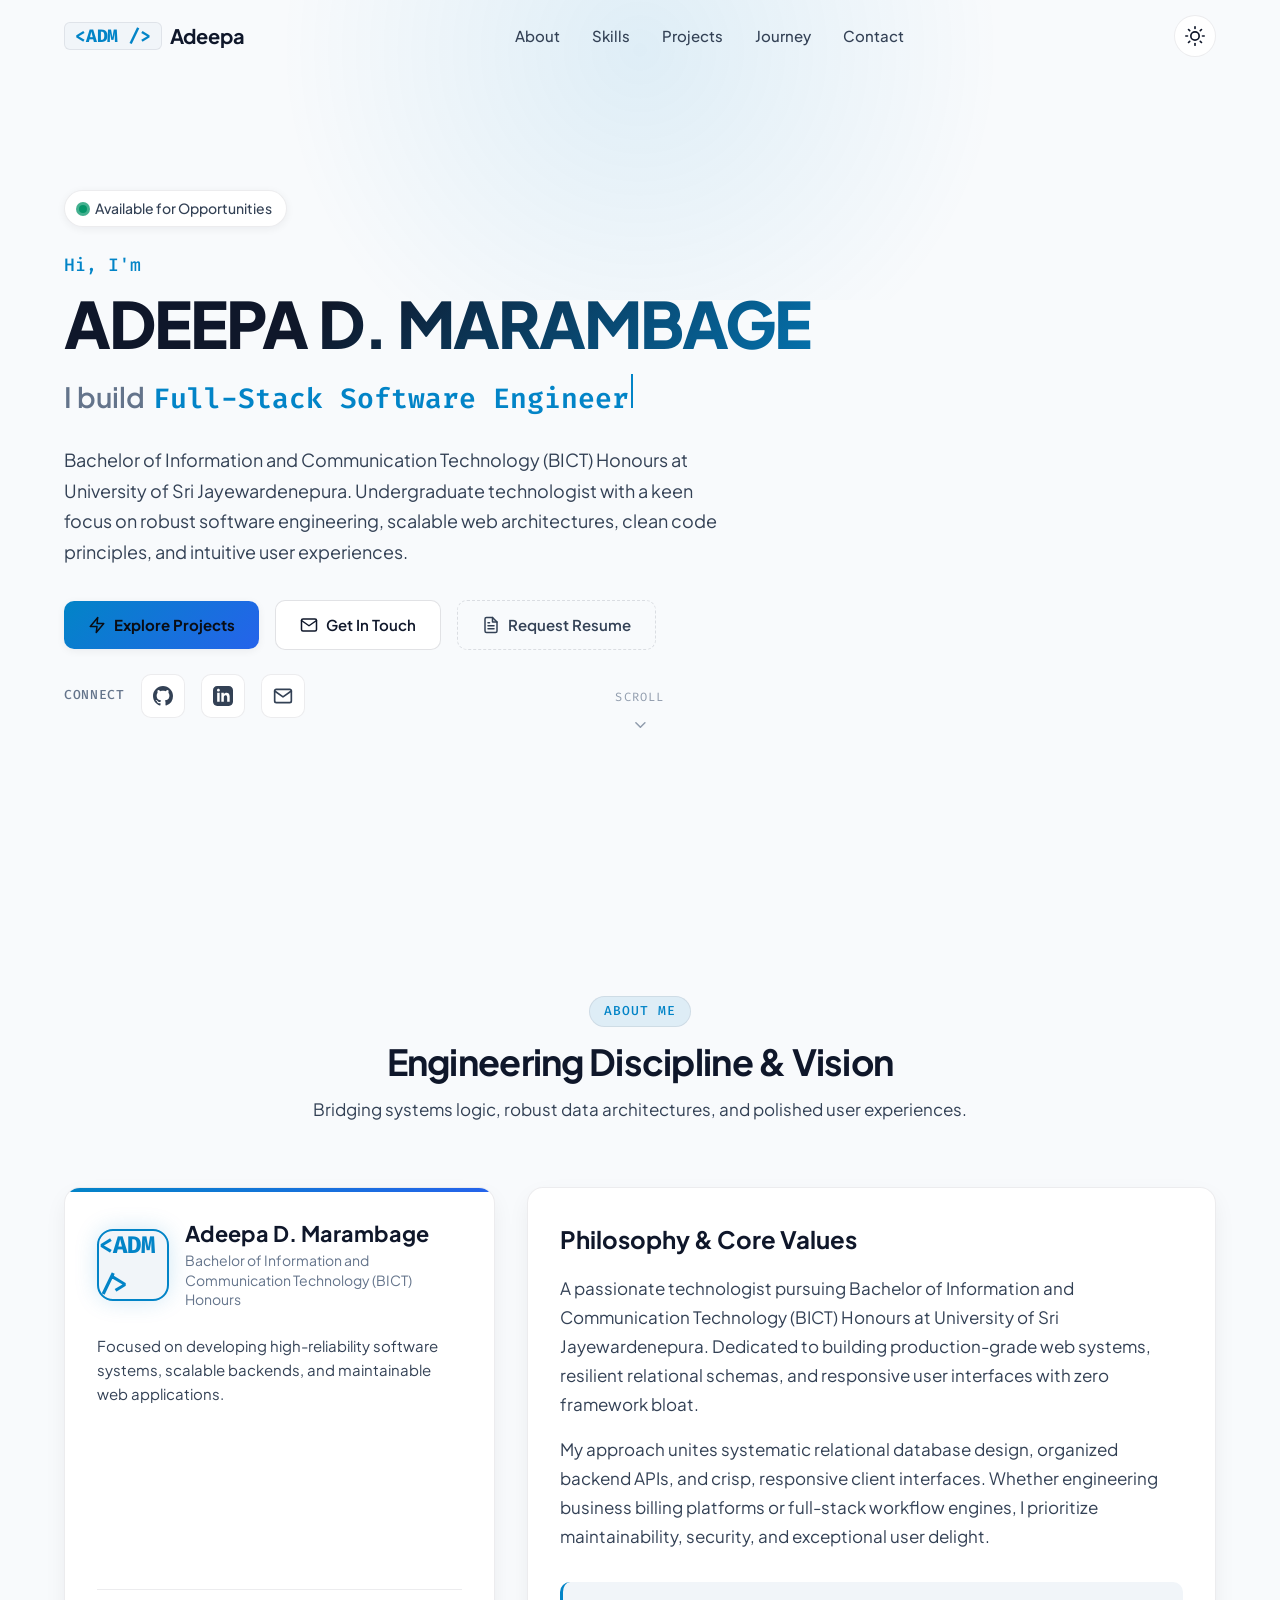
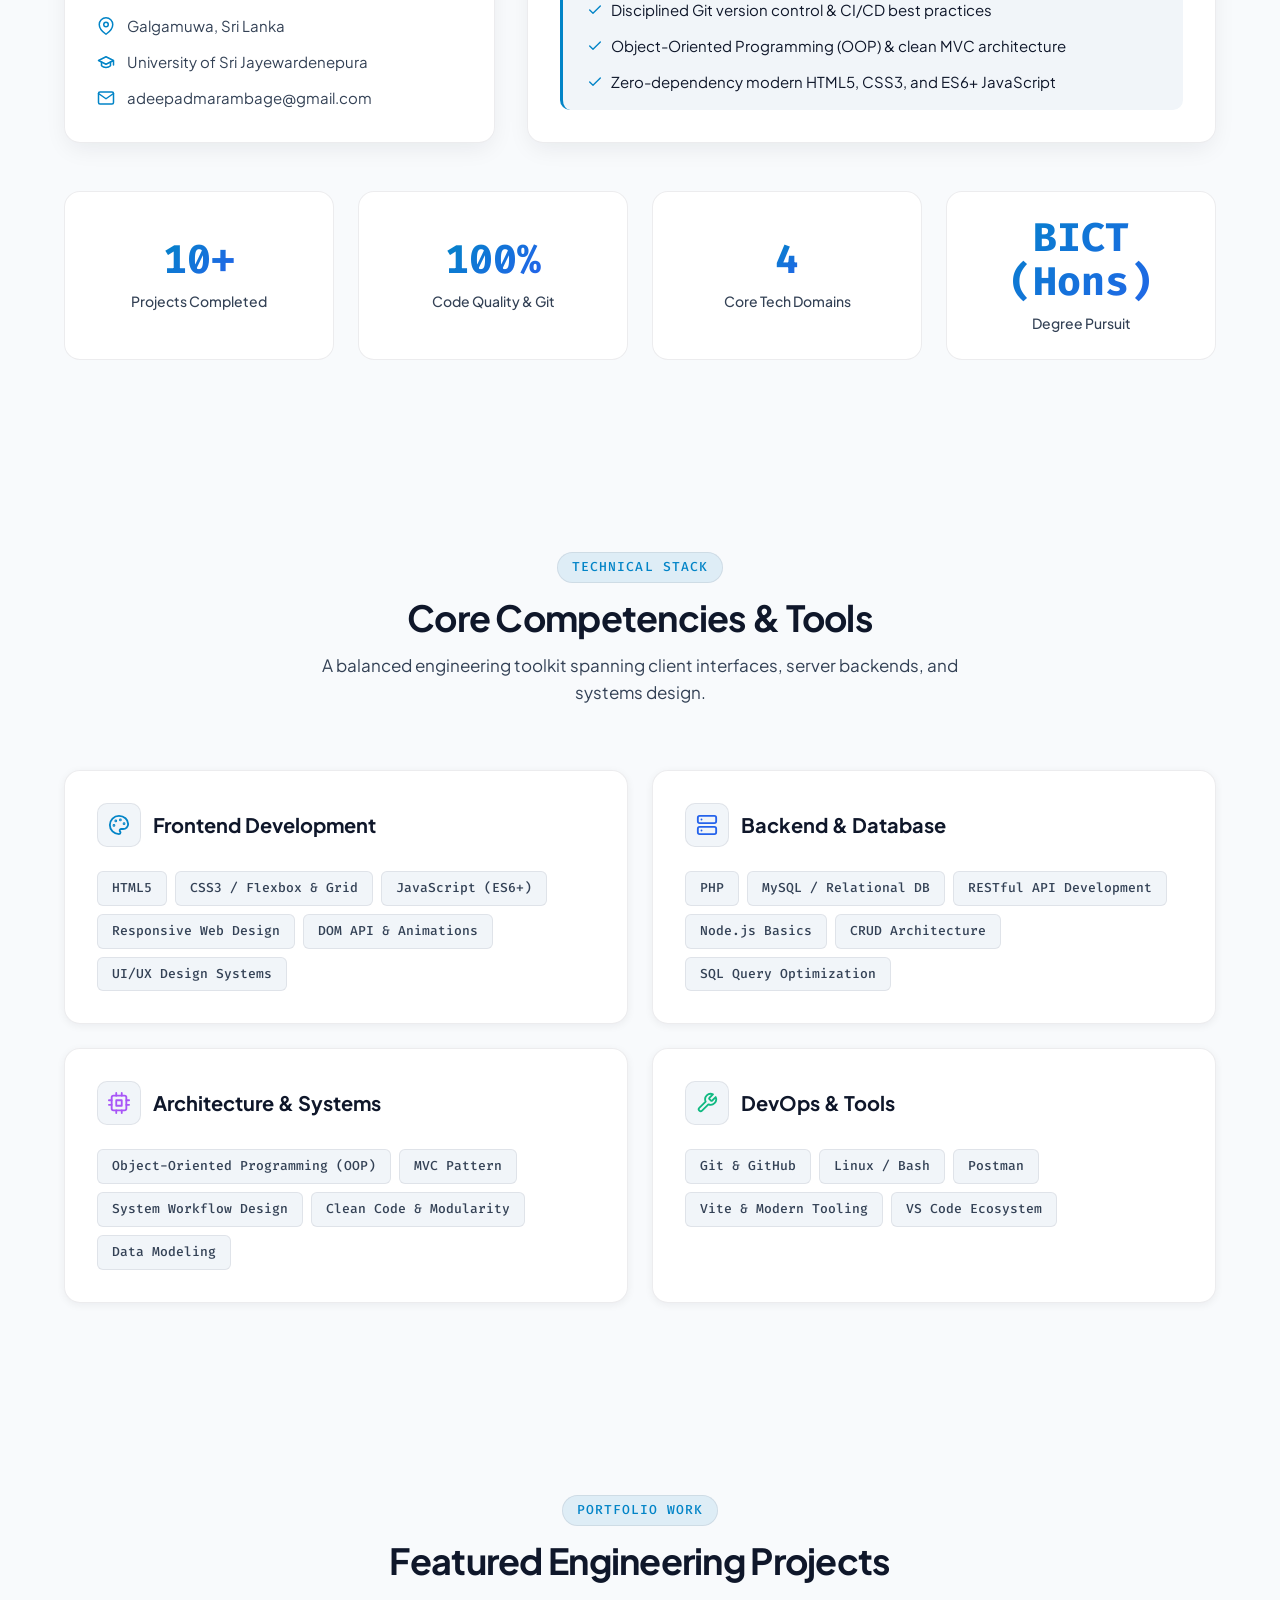
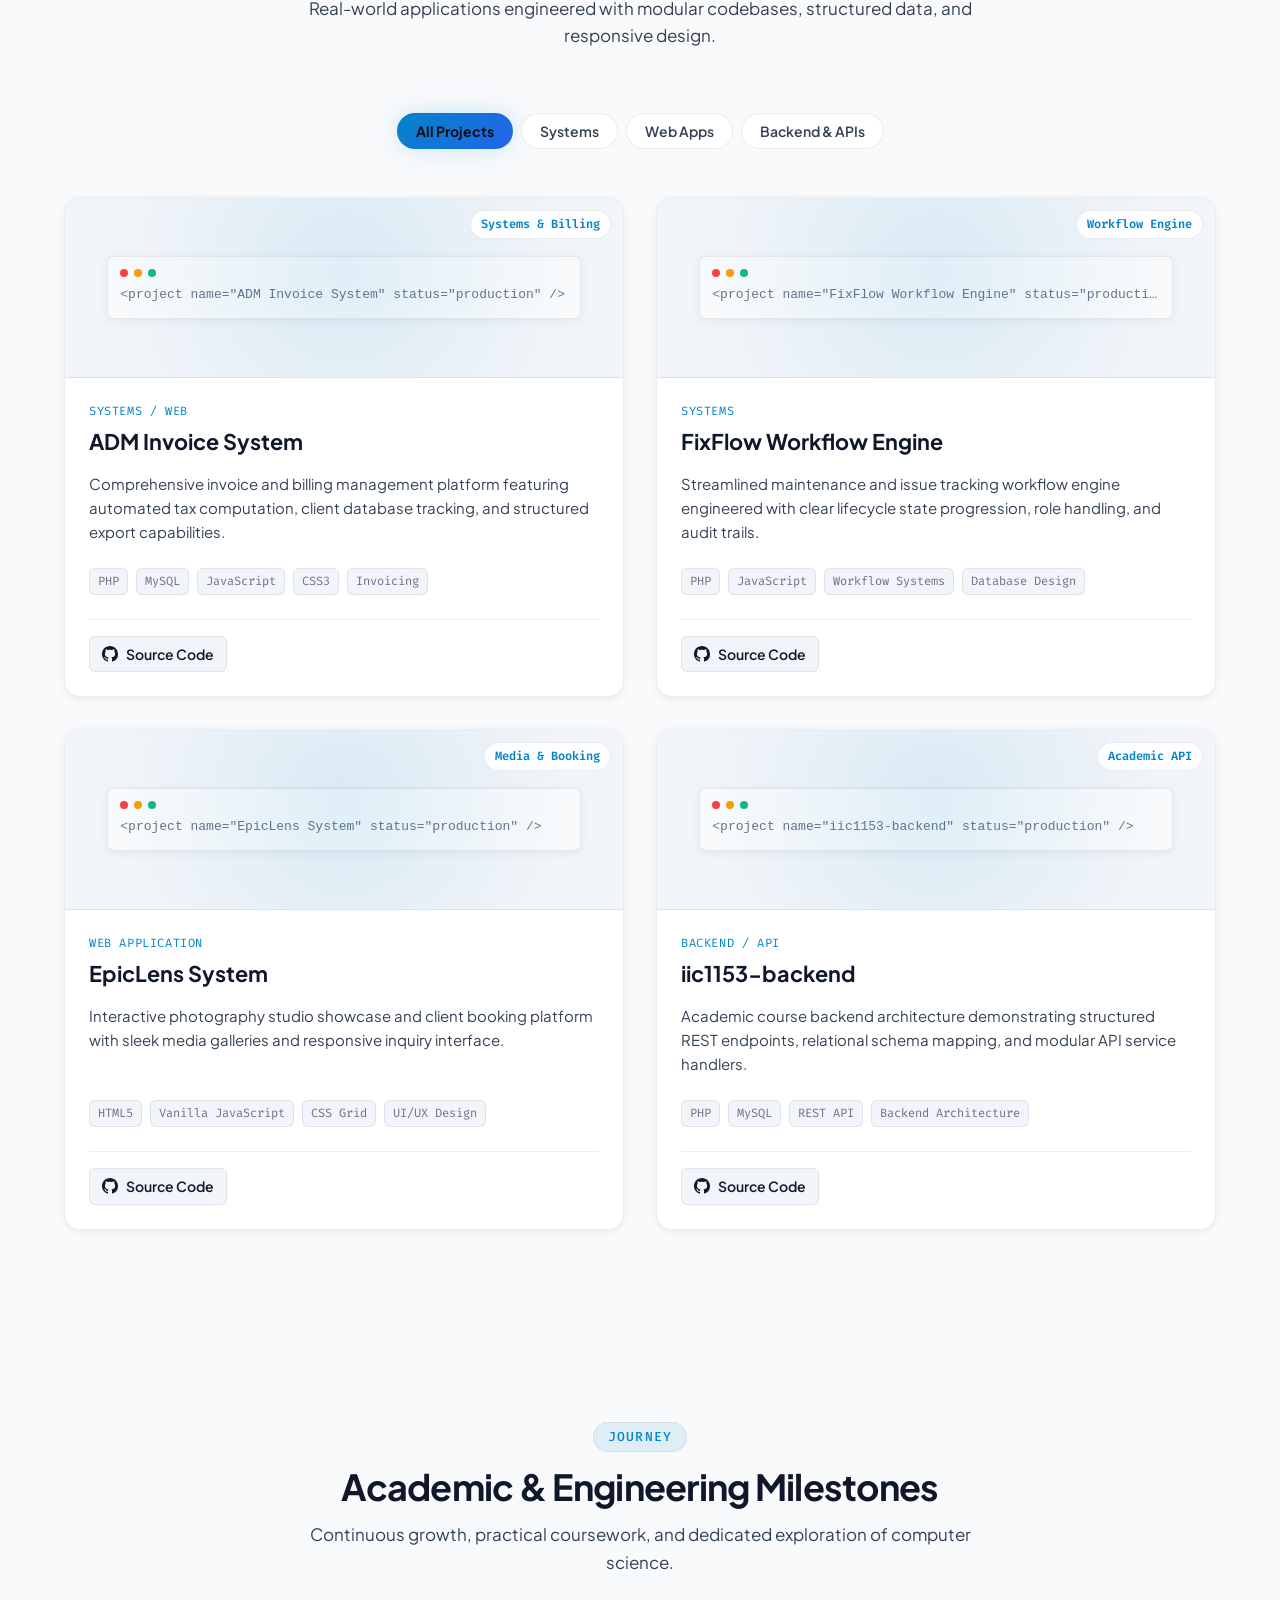
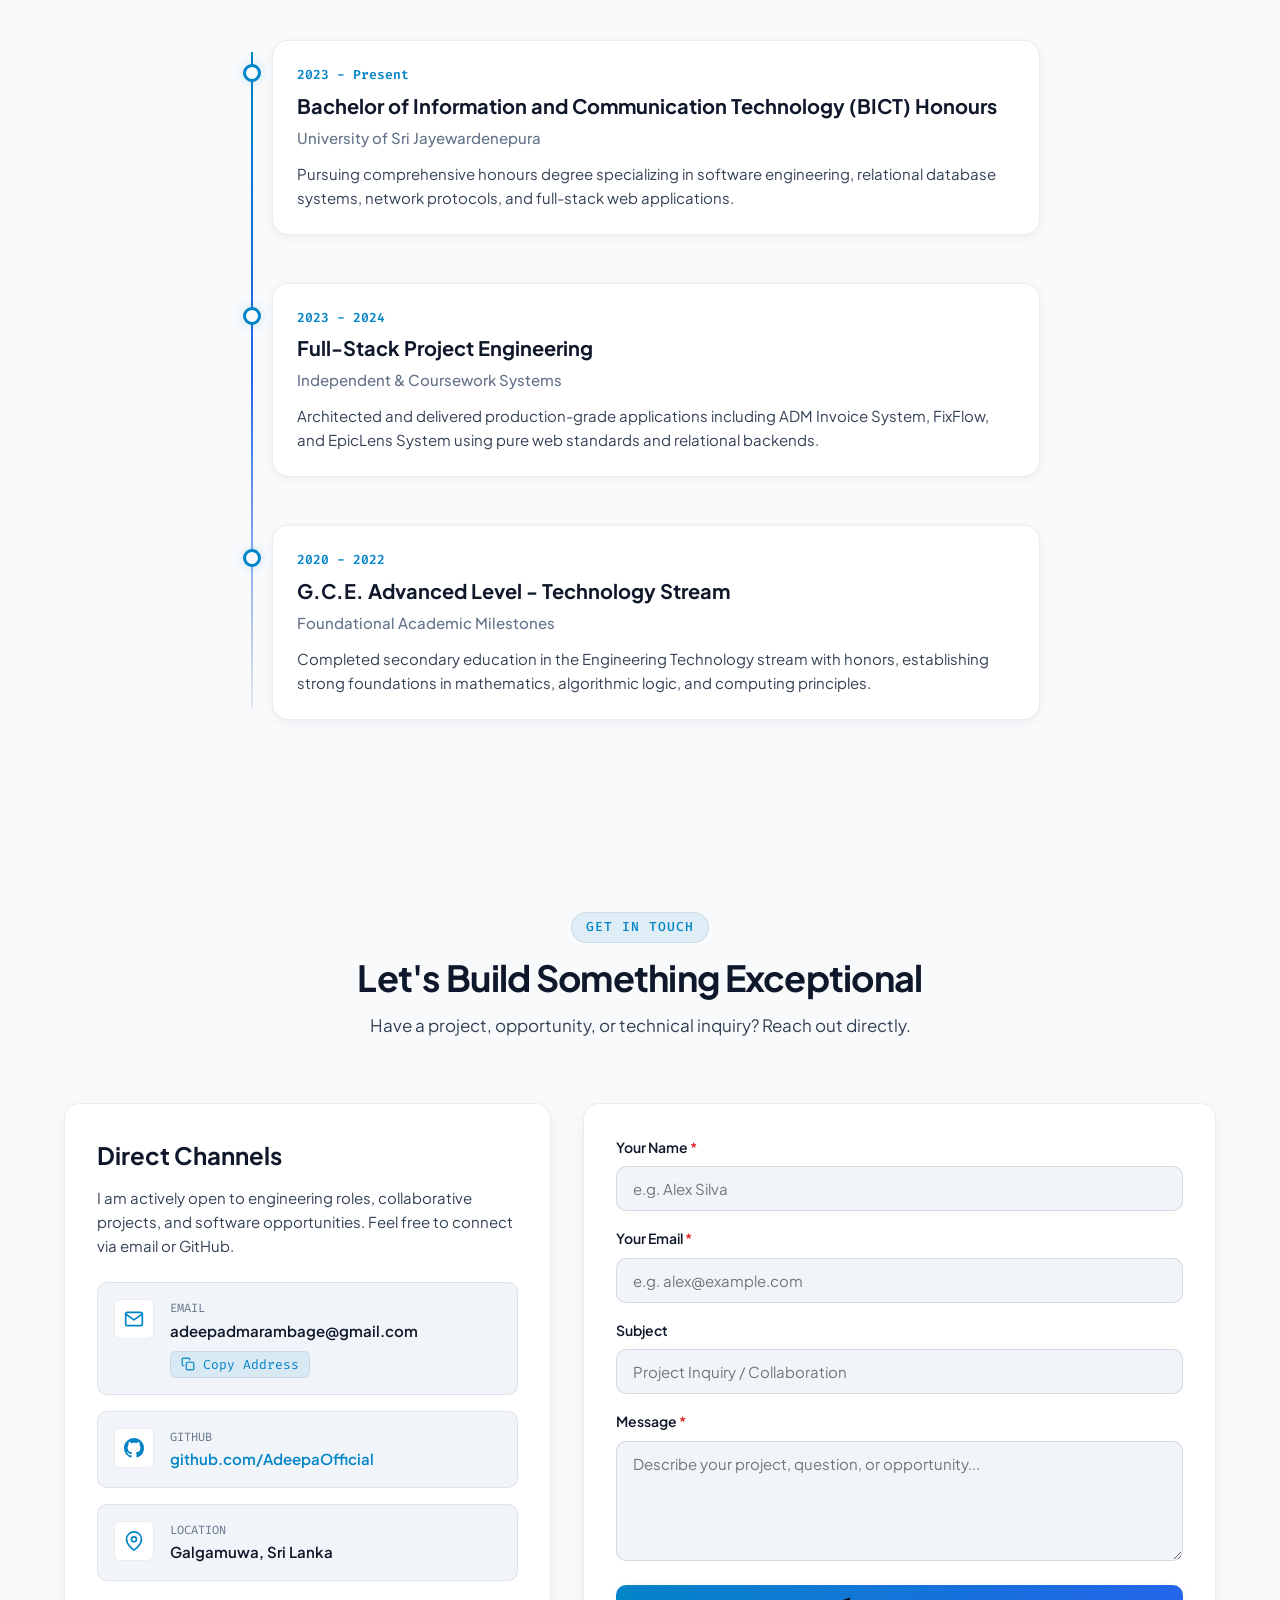
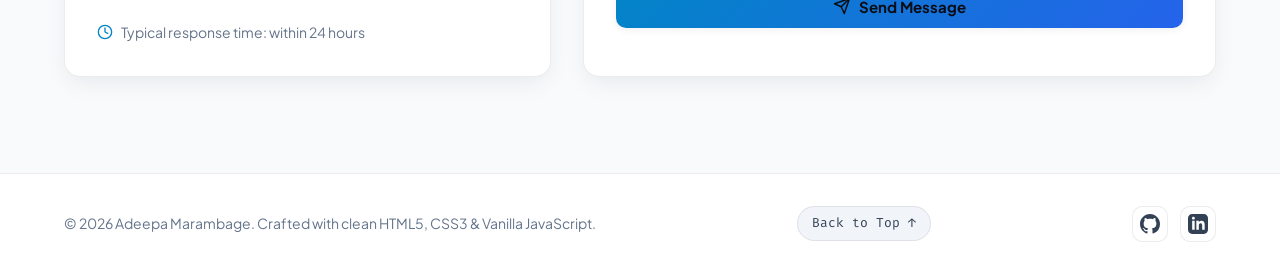
==== commit f1d999b0: "Update portfolio to get connectivity with others" ====
--- a/index.html
+++ b/index.html
@@ -490,12 +490,12 @@
 
               <button type="submit" class="btn btn-primary" id="send-message-btn"
                 style="width: 100%; margin-top: var(--space-2);">
-                <svg viewBox="0 0 24 24" width="18" height="18" fill="none" stroke="currentColor" stroke-width="2"
+                <svg id="send-btn-icon" viewBox="0 0 24 24" width="18" height="18" fill="none" stroke="currentColor" stroke-width="2"
                   stroke-linecap="round" stroke-linejoin="round" aria-hidden="true">
                   <line x1="22" y1="2" x2="11" y2="13" />
                   <polygon points="22 2 15 22 11 13 2 9 22 2" />
                 </svg>
-                <span>Draft & Send Message</span>
+                <span id="send-btn-text">Send Message</span>
               </button>
             </form>
           </div>
